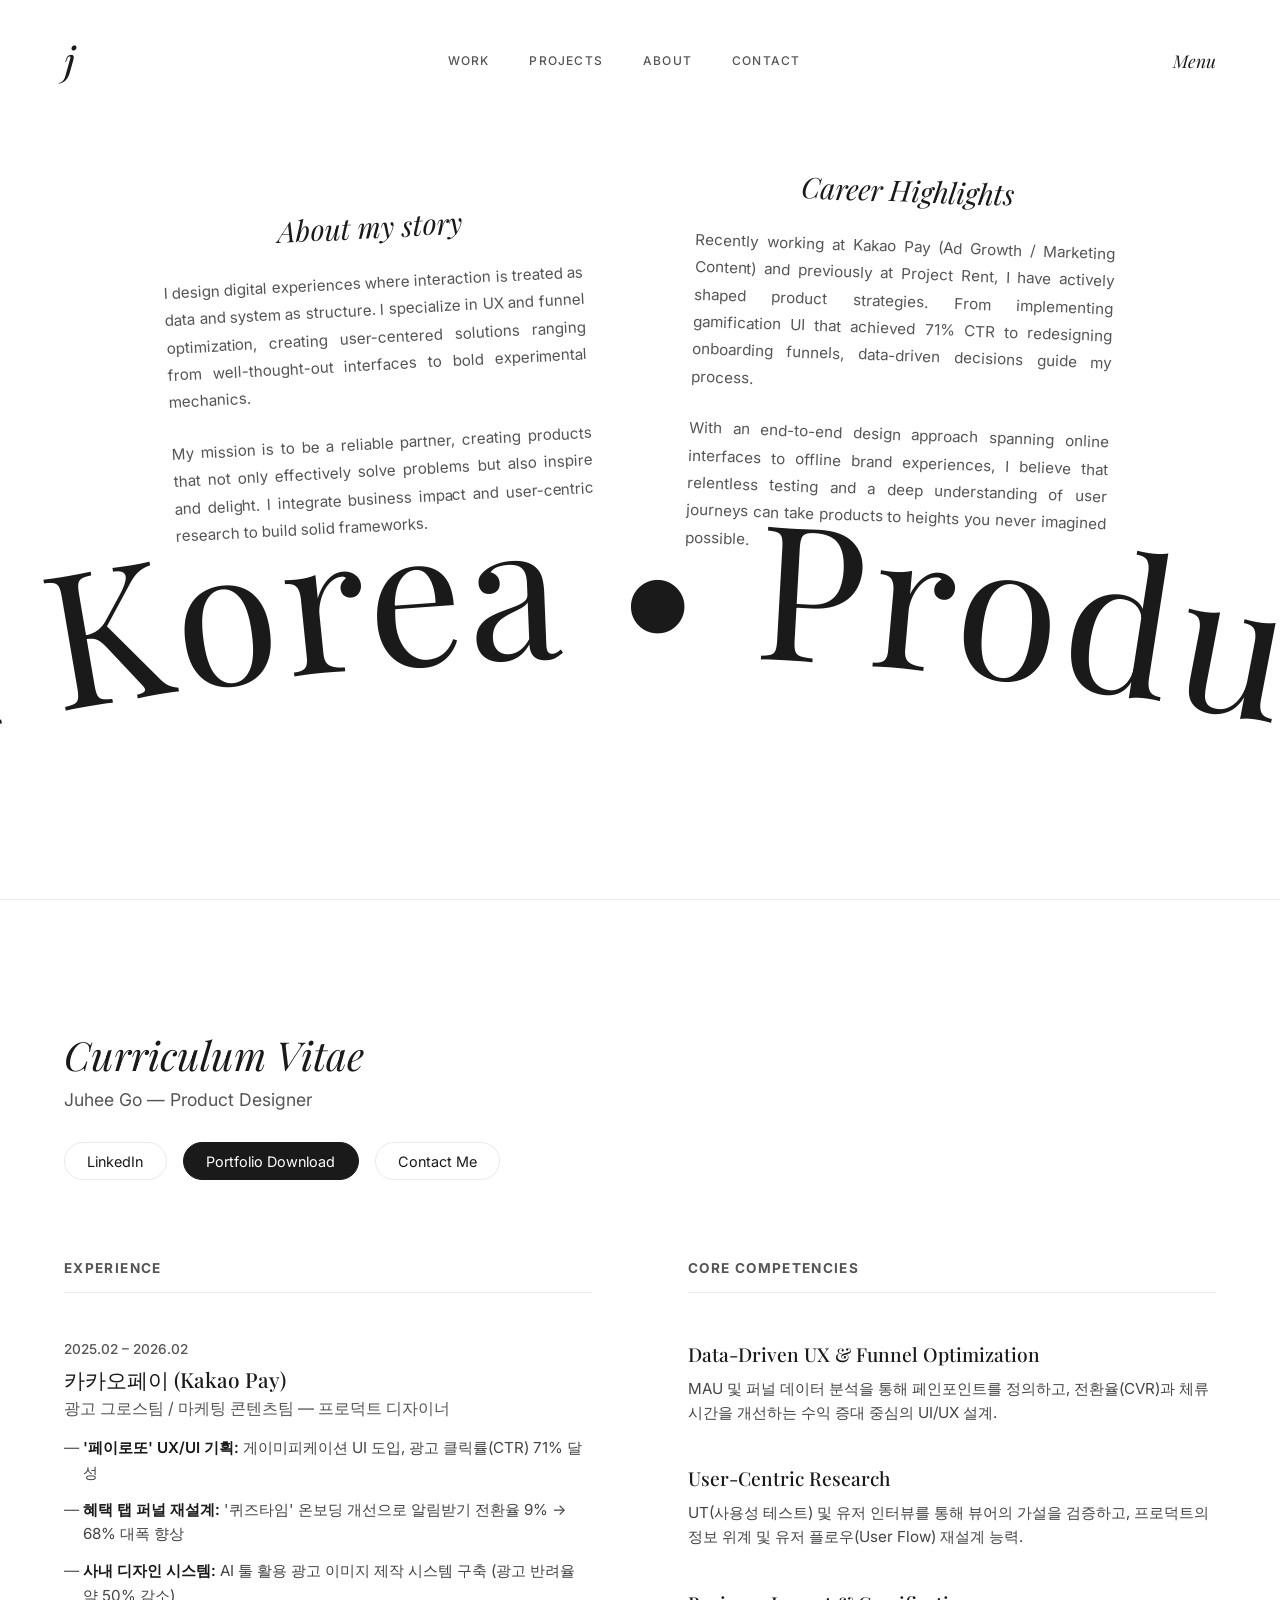
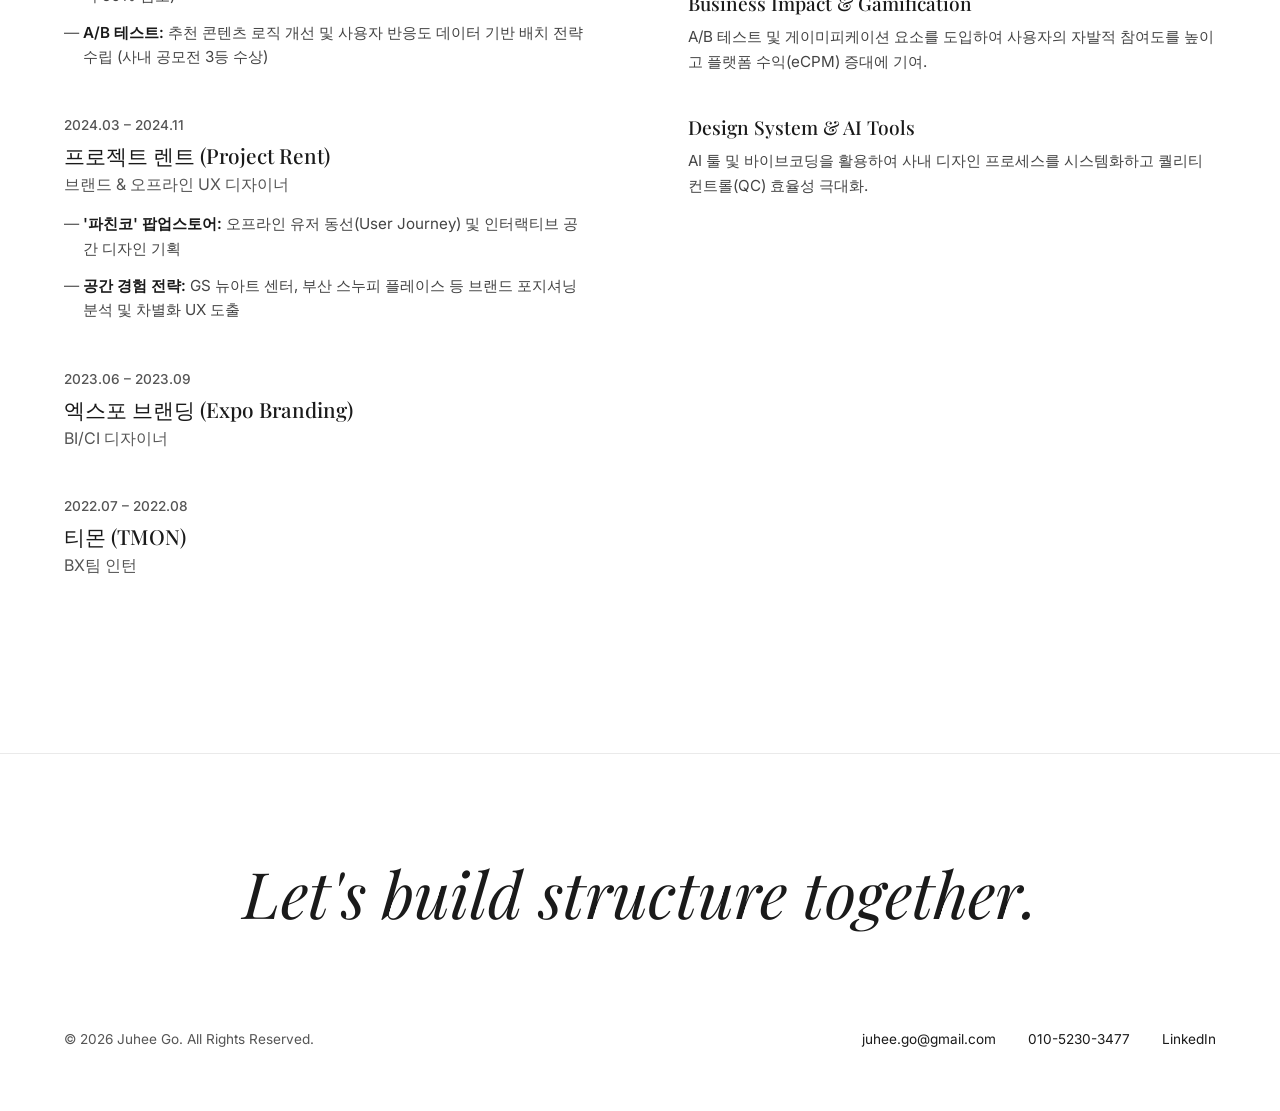
==== index.html @ 1211dc62 "Initialize Portfolio Website" ====
<!DOCTYPE html>
<html lang="ko">
<head>
    <meta charset="UTF-8">
    <meta name="viewport" content="width=device-width, initial-scale=1.0">
    <title>Juhee Go - Digital Experience Designer</title>
    <link rel="stylesheet" href="style.css">
    <!-- Google Fonts: Inter for tiny text, Playfair Display for main typography -->
    <link rel="preconnect" href="https://fonts.googleapis.com">
    <link rel="preconnect" href="https://fonts.gstatic.com" crossorigin>
    <link href="https://fonts.googleapis.com/css2?family=Inter:wght@300;400;500;600&family=Playfair+Display:ital,wght@0,400;0,500;0,600;1,400&display=swap" rel="stylesheet">
</head>
<body>
    <div class="frame">
        <!-- Top Navigation -->
        <nav class="top-nav">
            <a href="#" class="logo-mark">j</a>
            <div class="nav-links">
                <a href="#work" class="nav-item">WORK</a>
                <a href="#projects" class="nav-item">PROJECTS</a>
                <a href="#about" class="nav-item">ABOUT</a>
                <a href="#contact" class="nav-item">CONTACT</a>
            </div>
            <a href="#menu" class="menu-btn">Menu</a>
        </nav>
        
        <!-- Hero Curved Typography Section -->
        <main class="hero-curved">
            <div class="bio-grid">
                <div class="bio-column tilt-left">
                    <h2>About my story</h2>
                    <p>I design digital experiences where interaction is treated as data and system as structure. I specialize in UX and funnel optimization, creating user-centered solutions ranging from well-thought-out interfaces to bold experimental mechanics.</p>
                    <p>My mission is to be a reliable partner, creating products that not only effectively solve problems but also inspire and delight. I integrate business impact and user-centric research to build solid frameworks.</p>
                </div>
                <div class="bio-column tilt-right">
                    <h2>Career Highlights</h2>
                    <p>Recently working at Kakao Pay (Ad Growth / Marketing Content) and previously at Project Rent, I have actively shaped product strategies. From implementing gamification UI that achieved 71% CTR to redesigning onboarding funnels, data-driven decisions guide my process.</p>
                    <p>With an end-to-end design approach spanning online interfaces to offline brand experiences, I believe that relentless testing and a deep understanding of user journeys can take products to heights you never imagined possible.</p>
                </div>
            </div>
            
            <div class="flowing-wrapper">
                <svg viewBox="0 0 1200 600" preserveAspectRatio="xMidYMid slice" class="flowing-svg">
                    <!-- A beautiful sweeping curve path -->
                    <path id="curvePath" d="M -400 600 Q 600 -100 1600 600" fill="transparent" stroke="none" />
                    <!-- Duplicate path for longer continuous scrolling if needed, but we will use JS/CSS animation -->
                    <text class="flowing-text">
                        <textPath href="#curvePath" startOffset="0%">
                            Based in Seoul, South Korea   •   Product & UX Designer   •   Available Worldwide   •   
                        </textPath>
                    </text>
                </svg>
            </div>
        </main>

        <!-- Keep the resume section intact below the new hero -->
        <section id="resume" class="resume-section">
            <div class="resume-header">
                <h2>Curriculum Vitae</h2>
                <p>Juhee Go — Product Designer</p>
                <div class="hero-actions">
                    <a href="https://linkedin.com/in/juheego" class="pill-btn" target="_blank">LinkedIn</a>
                    <a href="./페이로또.pdf" class="pill-btn highlight" download>Portfolio Download</a>
                    <a href="mailto:juhee.go@gmail.com" class="pill-btn">Contact Me</a>
                </div>
            </div>

            <div class="resume-grid">
                <!-- Experience Column -->
                <div class="resume-column">
                    <h3 class="column-title">Experience</h3>
                    
                    <div class="resume-item">
                        <div class="resume-date">2025.02 – 2026.02</div>
                        <h4 class="resume-company">카카오페이 (Kakao Pay)</h4>
                        <p class="resume-role">광고 그로스팀 / 마케팅 콘텐츠팀 — 프로덕트 디자이너</p>
                        <ul class="resume-details">
                            <li><strong>'페이로또' UX/UI 기획:</strong> 게이미피케이션 UI 도입, 광고 클릭률(CTR) 71% 달성</li>
                            <li><strong>혜택 탭 퍼널 재설계:</strong> '퀴즈타임' 온보딩 개선으로 알림받기 전환율 9% → 68% 대폭 향상</li>
                            <li><strong>사내 디자인 시스템:</strong> AI 툴 활용 광고 이미지 제작 시스템 구축 (광고 반려율 약 50% 감소)</li>
                            <li><strong>A/B 테스트:</strong> 추천 콘텐츠 로직 개선 및 사용자 반응도 데이터 기반 배치 전략 수립 (사내 공모전 3등 수상)</li>
                        </ul>
                    </div>

                    <div class="resume-item">
                        <div class="resume-date">2024.03 – 2024.11</div>
                        <h4 class="resume-company">프로젝트 렌트 (Project Rent)</h4>
                        <p class="resume-role">브랜드 & 오프라인 UX 디자이너</p>
                        <ul class="resume-details">
                            <li><strong>'파친코' 팝업스토어:</strong> 오프라인 유저 동선(User Journey) 및 인터랙티브 공간 디자인 기획</li>
                            <li><strong>공간 경험 전략:</strong> GS 뉴아트 센터, 부산 스누피 플레이스 등 브랜드 포지셔닝 분석 및 차별화 UX 도출</li>
                        </ul>
                    </div>

                    <div class="resume-item">
                        <div class="resume-date">2023.06 – 2023.09</div>
                        <h4 class="resume-company">엑스포 브랜딩 (Expo Branding)</h4>
                        <p class="resume-role">BI/CI 디자이너</p>
                    </div>

                    <div class="resume-item">
                        <div class="resume-date">2022.07 – 2022.08</div>
                        <h4 class="resume-company">티몬 (TMON)</h4>
                        <p class="resume-role">BX팀 인턴</p>
                    </div>
                </div>

                <!-- Competencies Column -->
                <div class="resume-column">
                    <h3 class="column-title">Core Competencies</h3>
                    
                    <div class="competency-item">
                        <h4>Data-Driven UX & Funnel Optimization</h4>
                        <p>MAU 및 퍼널 데이터 분석을 통해 페인포인트를 정의하고, 전환율(CVR)과 체류시간을 개선하는 수익 증대 중심의 UI/UX 설계.</p>
                    </div>

                    <div class="competency-item">
                        <h4>User-Centric Research</h4>
                        <p>UT(사용성 테스트) 및 유저 인터뷰를 통해 뷰어의 가설을 검증하고, 프로덕트의 정보 위계 및 유저 플로우(User Flow) 재설계 능력.</p>
                    </div>

                    <div class="competency-item">
                        <h4>Business Impact & Gamification</h4>
                        <p>A/B 테스트 및 게이미피케이션 요소를 도입하여 사용자의 자발적 참여도를 높이고 플랫폼 수익(eCPM) 증대에 기여.</p>
                    </div>

                    <div class="competency-item">
                        <h4>Design System & AI Tools</h4>
                        <p>AI 툴 및 바이브코딩을 활용하여 사내 디자인 프로세스를 시스템화하고 퀄리티 컨트롤(QC) 효율성 극대화.</p>
                    </div>
                </div>
            </div>
        </section>
        
        <!-- Footer -->
        <footer id="contact" class="footer">
            <div class="footer-content">
                <h2>Let's build structure together.</h2>
            </div>
            <div class="footer-bottom">
                <p>&copy; 2026 Juhee Go. All Rights Reserved.</p>
                <div class="footer-links">
                    <a href="mailto:juhee.go@gmail.com">juhee.go@gmail.com</a>
                    <a href="tel:01052303477">010-5230-3477</a>
                    <a href="https://linkedin.com/in/juheego" target="_blank">LinkedIn</a>
                </div>
            </div>
        </footer>
    </div>
    <script src="script.js"></script>
</body>
</html>
---- style.css ----
:root {
    --text-dark: #1A1A1A;
    --text-grey: #555555;
    --border-color: #EAEAEA;
    --bg-white: #FFFFFF;
    --font-heading: 'Playfair Display', serif;
    --font-sans: 'Inter', -apple-system, BlinkMacSystemFont, "Segoe UI", Roboto, sans-serif;
}

* {
    margin: 0;
    padding: 0;
    box-sizing: border-box;
}

html {
    scroll-behavior: smooth;
}

body {
    font-family: var(--font-sans);
    background-color: var(--bg-white);
    color: var(--text-dark);
    -webkit-font-smoothing: antialiased;
    -moz-osx-font-smoothing: grayscale;
    overflow-x: hidden;
}

.frame {
    display: flex;
    flex-direction: column;
    min-height: 100vh;
}

/* --- NAVIGATION --- */
.top-nav {
    display: flex;
    justify-content: space-between;
    align-items: center;
    padding: 2.5rem 4rem;
    position: fixed;
    top: 0;
    width: 100%;
    z-index: 100;
    background: linear-gradient(to bottom, rgba(255,255,255,0.95), rgba(255,255,255,0));
}

.logo-mark {
    font-family: var(--font-heading);
    font-size: 2.5rem;
    font-style: italic;
    text-decoration: none;
    color: var(--text-dark);
    line-height: 1;
}

.nav-links {
    display: flex;
    gap: 2.5rem;
}

.nav-item {
    font-size: 0.75rem;
    text-transform: uppercase;
    letter-spacing: 0.1em;
    font-weight: 500;
    text-decoration: none;
    color: var(--text-grey);
    transition: color 0.3s ease;
}

.nav-item:hover {
    color: var(--text-dark);
}

.menu-btn {
    font-family: var(--font-heading);
    font-size: 1.1rem;
    font-style: italic;
    text-decoration: none;
    color: var(--text-dark);
}

/* --- NEW HERO CURVED --- */
.hero-curved {
    position: relative;
    height: 100vh;
    display: flex;
    flex-direction: column;
    padding-top: 15vh;
    overflow: hidden;
    border-bottom: 1px solid var(--border-color);
}

.bio-grid {
    display: flex;
    justify-content: center;
    gap: 8vw;
    z-index: 10;
    padding: 0 4rem;
}

.bio-column {
    max-width: 420px;
    background: transparent;
}

.bio-column h2 {
    font-family: var(--font-heading);
    font-size: 1.8rem;
    font-weight: 400;
    font-style: italic;
    margin-bottom: 1.5rem;
    text-align: center;
    color: var(--text-dark);
}

.bio-column p {
    font-size: 0.95rem;
    line-height: 1.8;
    color: var(--text-grey);
    text-align: justify;
    margin-bottom: 1.5rem;
}

.tilt-left {
    transform: rotate(-3deg);
    margin-top: 8vh;
}

.tilt-right {
    transform: rotate(2deg);
    margin-top: 4vh;
}

/* --- FLOWING TEXT ANIMATION --- */
.flowing-wrapper {
    position: absolute;
    bottom: -10vh; /* Drop below the fold slightly to anchor it */
    width: 200%; /* Wider width to ensure it scales nicely and overflows */
    left: -50%;
    height: 50vh;
    pointer-events: none;
    z-index: 1;
}

.flowing-svg {
    width: 100%;
    height: 100%;
    overflow: visible;
}

.flowing-text {
    font-family: var(--font-heading);
    font-size: 5.5rem; /* Very large text */
    font-weight: 400;
    fill: var(--text-dark);
    letter-spacing: 0.02em;
}

/* --- RESUME SECTION (Minimalist updates) --- */
.resume-section {
    padding: 8rem 4rem;
    background-color: var(--bg-white);
}

.resume-header {
    margin-bottom: 5rem;
}

.resume-header h2 {
    font-family: var(--font-heading);
    font-size: 2.5rem;
    font-weight: 400;
    font-style: italic;
    margin-bottom: 0.5rem;
}

.resume-header p {
    color: var(--text-grey);
    font-size: 1.1rem;
    margin-bottom: 2rem;
}

.hero-actions {
    display: flex;
    gap: 1rem;
}

.pill-btn {
    display: inline-block;
    padding: 0.6rem 1.4rem;
    border: 1px solid var(--border-color);
    border-radius: 50px;
    text-decoration: none;
    color: var(--text-dark);
    font-size: 0.9rem;
    transition: all 0.3s ease;
    background: var(--bg-white);
}

.pill-btn:hover {
    border-color: var(--text-dark);
    transform: translateY(-2px);
    box-shadow: 0 4px 12px rgba(0,0,0,0.05);
}

.pill-btn.highlight {
    background: var(--text-dark);
    color: var(--bg-white);
    border-color: var(--text-dark);
}
.pill-btn.highlight:hover {
    background: var(--bg-white);
    color: var(--text-dark);
}

.resume-grid {
    display: grid;
    grid-template-columns: 1fr 1fr;
    gap: 6rem;
}

.column-title {
    font-size: 0.85rem;
    text-transform: uppercase;
    letter-spacing: 0.1em;
    color: var(--text-grey);
    margin-bottom: 3rem;
    border-bottom: 1px solid var(--border-color);
    padding-bottom: 1rem;
}

.resume-item {
    margin-bottom: 3rem;
}

.resume-date {
    font-size: 0.85rem;
    color: var(--text-grey);
    margin-bottom: 0.5rem;
    font-weight: 500;
}

.resume-company {
    font-size: 1.3rem;
    font-weight: 500;
    margin-bottom: 0.2rem;
    font-family: var(--font-heading);
}

.resume-role {
    font-size: 1rem;
    color: var(--text-grey);
    margin-bottom: 1rem;
}

.resume-details {
    list-style-type: none;
    font-size: 0.95rem;
    line-height: 1.6;
    color: #444;
}

.resume-details li {
    margin-bottom: 0.8rem;
    position: relative;
    padding-left: 1.2rem;
}

.resume-details li::before {
    content: "—";
    position: absolute;
    left: 0;
    color: var(--text-grey);
}

.resume-details strong {
    font-weight: 600;
    color: var(--text-dark);
}

.competency-item {
    margin-bottom: 2.5rem;
}

.competency-item h4 {
    font-size: 1.2rem;
    font-weight: 500;
    font-family: var(--font-heading);
    margin-bottom: 0.6rem;
}

.competency-item p {
    color: #444;
    font-size: 0.95rem;
    line-height: 1.6;
}

/* --- FOOTER --- */
.footer {
    padding: 6rem 4rem 4rem 4rem;
    border-top: 1px solid var(--border-color);
}

.footer-content h2 {
    font-family: var(--font-heading);
    font-size: 4rem;
    font-weight: 400;
    margin-bottom: 4rem;
    font-style: italic;
    text-align: center;
}

.footer-bottom {
    display: flex;
    justify-content: space-between;
    align-items: center;
    padding-top: 2rem;
    font-size: 0.85rem;
    color: var(--text-grey);
}

.footer-links {
    display: flex;
    gap: 2rem;
}

.footer-links a {
    color: var(--text-dark);
    text-decoration: none;
    transition: opacity 0.3s ease;
}

.footer-links a:hover {
    opacity: 0.6;
}

/* Responsive */
@media (max-width: 1024px) {
    .bio-grid {
        flex-direction: column;
        align-items: center;
        gap: 2rem;
    }
    .tilt-left, .tilt-right {
        transform: none;
        margin-top: 2rem;
    }
    .resume-grid {
        grid-template-columns: 1fr;
        gap: 3rem;
    }
    .flowing-text {
        font-size: 4rem;
    }
}

@media (max-width: 768px) {
    .top-nav { padding: 1.5rem 2rem; }
    .nav-links { display: none; }
    .hero-curved { padding-top: 10vh; }
    .footer-content h2 { font-size: 2.5rem; }
    .resume-section { padding: 4rem 2rem; }
}
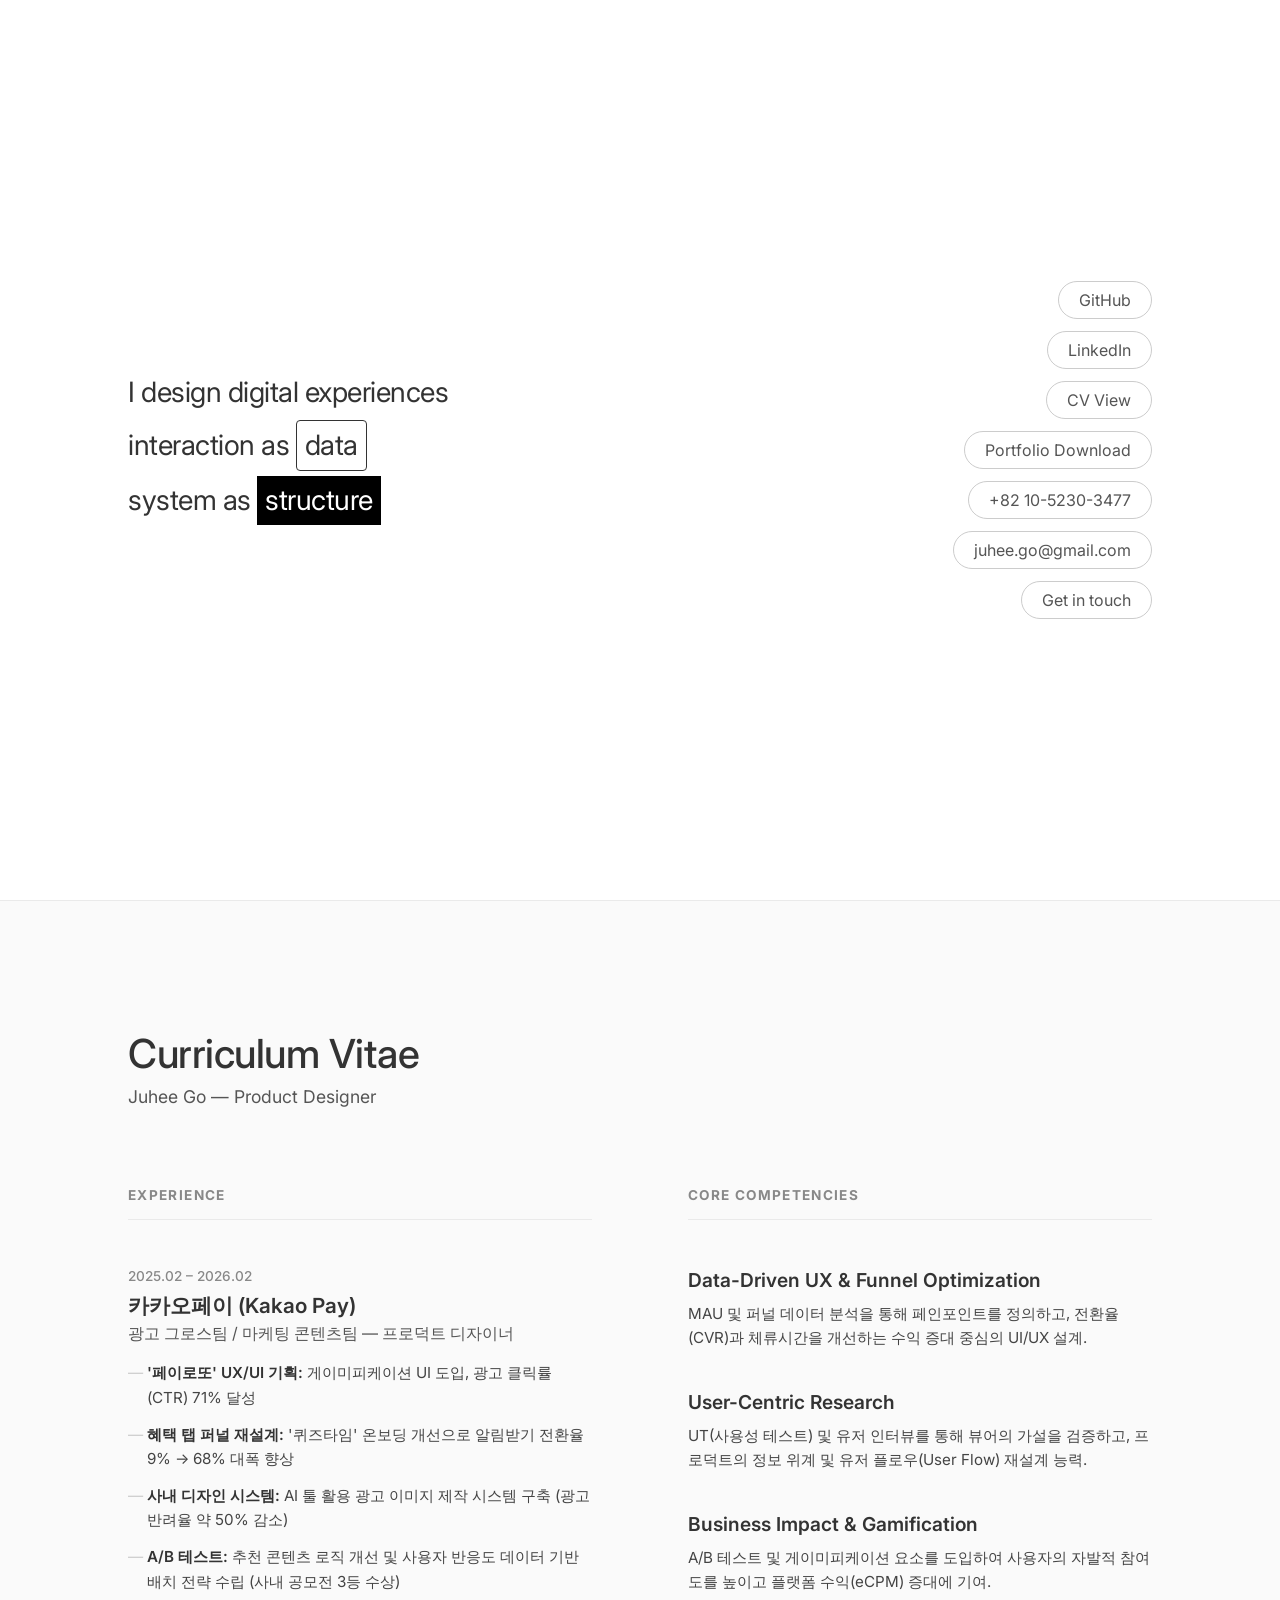
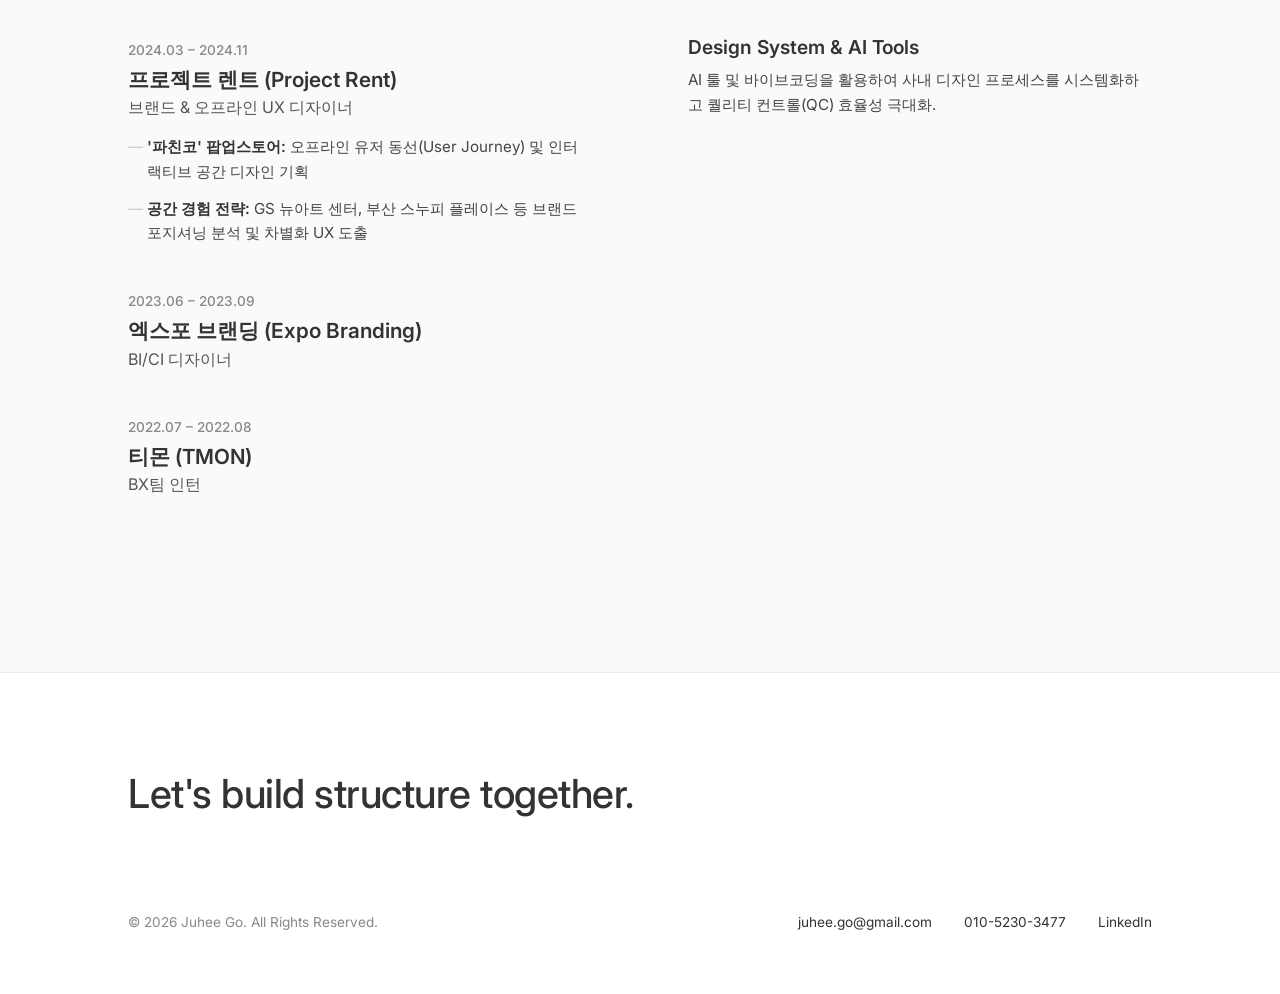
==== commit c52cc971: "Update design to minimalist HTML reference" ====
--- a/index.html
+++ b/index.html
@@ -5,148 +5,118 @@
     <meta name="viewport" content="width=device-width, initial-scale=1.0">
     <title>Juhee Go - Digital Experience Designer</title>
     <link rel="stylesheet" href="style.css">
-    <!-- Google Fonts: Inter for tiny text, Playfair Display for main typography -->
-    <link rel="preconnect" href="https://fonts.googleapis.com">
-    <link rel="preconnect" href="https://fonts.gstatic.com" crossorigin>
-    <link href="https://fonts.googleapis.com/css2?family=Inter:wght@300;400;500;600&family=Playfair+Display:ital,wght@0,400;0,500;0,600;1,400&display=swap" rel="stylesheet">
+    <link href="https://fonts.googleapis.com/css2?family=Inter:wght@300;400;500;600&display=swap" rel="stylesheet">
 </head>
 <body>
-    <div class="frame">
-        <!-- Top Navigation -->
-        <nav class="top-nav">
-            <a href="#" class="logo-mark">j</a>
-            <div class="nav-links">
-                <a href="#work" class="nav-item">WORK</a>
-                <a href="#projects" class="nav-item">PROJECTS</a>
-                <a href="#about" class="nav-item">ABOUT</a>
-                <a href="#contact" class="nav-item">CONTACT</a>
-            </div>
-            <a href="#menu" class="menu-btn">Menu</a>
-        </nav>
-        
-        <!-- Hero Curved Typography Section -->
-        <main class="hero-curved">
-            <div class="bio-grid">
-                <div class="bio-column tilt-left">
-                    <h2>About my story</h2>
-                    <p>I design digital experiences where interaction is treated as data and system as structure. I specialize in UX and funnel optimization, creating user-centered solutions ranging from well-thought-out interfaces to bold experimental mechanics.</p>
-                    <p>My mission is to be a reliable partner, creating products that not only effectively solve problems but also inspire and delight. I integrate business impact and user-centric research to build solid frameworks.</p>
+
+    <!-- Hero Section based on user's exact provided layout -->
+    <main class="hero">
+        <div class="left-content">
+            <div>I design digital experiences</div>
+            <div>interaction as <span class="data-box">data</span></div>
+            <div>system as <span class="structure-box">structure</span></div>
+        </div>
+
+        <div class="right-menu">
+            <a href="https://github.com/" class="btn" target="_blank">GitHub</a>
+            <a href="https://linkedin.com/in/juheego" class="btn" target="_blank">LinkedIn</a>
+            <a href="#resume" class="btn">CV View</a>
+            <a href="./페이로또.pdf" class="btn" download>Portfolio Download</a>
+            <a href="tel:01052303477" class="btn">+82 10-5230-3477</a>
+            <a href="mailto:juhee.go@gmail.com" class="btn">juhee.go@gmail.com</a>
+            <a href="#contact" class="btn">Get in touch</a>
+        </div>
+    </main>
+
+    <!-- Resume Section -->
+    <section id="resume" class="resume-section">
+        <div class="resume-header">
+            <h2>Curriculum Vitae</h2>
+            <p>Juhee Go — Product Designer</p>
+        </div>
+
+        <div class="resume-grid">
+            <!-- Experience Column -->
+            <div class="resume-column">
+                <h3 class="column-title">Experience</h3>
+                
+                <div class="resume-item">
+                    <div class="resume-date">2025.02 – 2026.02</div>
+                    <h4 class="resume-company">카카오페이 (Kakao Pay)</h4>
+                    <p class="resume-role">광고 그로스팀 / 마케팅 콘텐츠팀 — 프로덕트 디자이너</p>
+                    <ul class="resume-details">
+                        <li><strong>'페이로또' UX/UI 기획:</strong> 게이미피케이션 UI 도입, 광고 클릭률(CTR) 71% 달성</li>
+                        <li><strong>혜택 탭 퍼널 재설계:</strong> '퀴즈타임' 온보딩 개선으로 알림받기 전환율 9% → 68% 대폭 향상</li>
+                        <li><strong>사내 디자인 시스템:</strong> AI 툴 활용 광고 이미지 제작 시스템 구축 (광고 반려율 약 50% 감소)</li>
+                        <li><strong>A/B 테스트:</strong> 추천 콘텐츠 로직 개선 및 사용자 반응도 데이터 기반 배치 전략 수립 (사내 공모전 3등 수상)</li>
+                    </ul>
                 </div>
-                <div class="bio-column tilt-right">
-                    <h2>Career Highlights</h2>
-                    <p>Recently working at Kakao Pay (Ad Growth / Marketing Content) and previously at Project Rent, I have actively shaped product strategies. From implementing gamification UI that achieved 71% CTR to redesigning onboarding funnels, data-driven decisions guide my process.</p>
-                    <p>With an end-to-end design approach spanning online interfaces to offline brand experiences, I believe that relentless testing and a deep understanding of user journeys can take products to heights you never imagined possible.</p>
+
+                <div class="resume-item">
+                    <div class="resume-date">2024.03 – 2024.11</div>
+                    <h4 class="resume-company">프로젝트 렌트 (Project Rent)</h4>
+                    <p class="resume-role">브랜드 & 오프라인 UX 디자이너</p>
+                    <ul class="resume-details">
+                        <li><strong>'파친코' 팝업스토어:</strong> 오프라인 유저 동선(User Journey) 및 인터랙티브 공간 디자인 기획</li>
+                        <li><strong>공간 경험 전략:</strong> GS 뉴아트 센터, 부산 스누피 플레이스 등 브랜드 포지셔닝 분석 및 차별화 UX 도출</li>
+                    </ul>
                 </div>
-            </div>
-            
-            <div class="flowing-wrapper">
-                <svg viewBox="0 0 1200 600" preserveAspectRatio="xMidYMid slice" class="flowing-svg">
-                    <!-- A beautiful sweeping curve path -->
-                    <path id="curvePath" d="M -400 600 Q 600 -100 1600 600" fill="transparent" stroke="none" />
-                    <!-- Duplicate path for longer continuous scrolling if needed, but we will use JS/CSS animation -->
-                    <text class="flowing-text">
-                        <textPath href="#curvePath" startOffset="0%">
-                            Based in Seoul, South Korea   •   Product & UX Designer   •   Available Worldwide   •   
-                        </textPath>
-                    </text>
-                </svg>
-            </div>
-        </main>
 
-        <!-- Keep the resume section intact below the new hero -->
-        <section id="resume" class="resume-section">
-            <div class="resume-header">
-                <h2>Curriculum Vitae</h2>
-                <p>Juhee Go — Product Designer</p>
-                <div class="hero-actions">
-                    <a href="https://linkedin.com/in/juheego" class="pill-btn" target="_blank">LinkedIn</a>
-                    <a href="./페이로또.pdf" class="pill-btn highlight" download>Portfolio Download</a>
-                    <a href="mailto:juhee.go@gmail.com" class="pill-btn">Contact Me</a>
+                <div class="resume-item">
+                    <div class="resume-date">2023.06 – 2023.09</div>
+                    <h4 class="resume-company">엑스포 브랜딩 (Expo Branding)</h4>
+                    <p class="resume-role">BI/CI 디자이너</p>
+                </div>
+
+                <div class="resume-item">
+                    <div class="resume-date">2022.07 – 2022.08</div>
+                    <h4 class="resume-company">티몬 (TMON)</h4>
+                    <p class="resume-role">BX팀 인턴</p>
                 </div>
             </div>
 
-            <div class="resume-grid">
-                <!-- Experience Column -->
-                <div class="resume-column">
-                    <h3 class="column-title">Experience</h3>
-                    
-                    <div class="resume-item">
-                        <div class="resume-date">2025.02 – 2026.02</div>
-                        <h4 class="resume-company">카카오페이 (Kakao Pay)</h4>
-                        <p class="resume-role">광고 그로스팀 / 마케팅 콘텐츠팀 — 프로덕트 디자이너</p>
-                        <ul class="resume-details">
-                            <li><strong>'페이로또' UX/UI 기획:</strong> 게이미피케이션 UI 도입, 광고 클릭률(CTR) 71% 달성</li>
-                            <li><strong>혜택 탭 퍼널 재설계:</strong> '퀴즈타임' 온보딩 개선으로 알림받기 전환율 9% → 68% 대폭 향상</li>
-                            <li><strong>사내 디자인 시스템:</strong> AI 툴 활용 광고 이미지 제작 시스템 구축 (광고 반려율 약 50% 감소)</li>
-                            <li><strong>A/B 테스트:</strong> 추천 콘텐츠 로직 개선 및 사용자 반응도 데이터 기반 배치 전략 수립 (사내 공모전 3등 수상)</li>
-                        </ul>
-                    </div>
-
-                    <div class="resume-item">
-                        <div class="resume-date">2024.03 – 2024.11</div>
-                        <h4 class="resume-company">프로젝트 렌트 (Project Rent)</h4>
-                        <p class="resume-role">브랜드 & 오프라인 UX 디자이너</p>
-                        <ul class="resume-details">
-                            <li><strong>'파친코' 팝업스토어:</strong> 오프라인 유저 동선(User Journey) 및 인터랙티브 공간 디자인 기획</li>
-                            <li><strong>공간 경험 전략:</strong> GS 뉴아트 센터, 부산 스누피 플레이스 등 브랜드 포지셔닝 분석 및 차별화 UX 도출</li>
-                        </ul>
-                    </div>
-
-                    <div class="resume-item">
-                        <div class="resume-date">2023.06 – 2023.09</div>
-                        <h4 class="resume-company">엑스포 브랜딩 (Expo Branding)</h4>
-                        <p class="resume-role">BI/CI 디자이너</p>
-                    </div>
-
-                    <div class="resume-item">
-                        <div class="resume-date">2022.07 – 2022.08</div>
-                        <h4 class="resume-company">티몬 (TMON)</h4>
-                        <p class="resume-role">BX팀 인턴</p>
-                    </div>
+            <!-- Competencies Column -->
+            <div class="resume-column">
+                <h3 class="column-title">Core Competencies</h3>
+                
+                <div class="competency-item">
+                    <h4>Data-Driven UX & Funnel Optimization</h4>
+                    <p>MAU 및 퍼널 데이터 분석을 통해 페인포인트를 정의하고, 전환율(CVR)과 체류시간을 개선하는 수익 증대 중심의 UI/UX 설계.</p>
                 </div>
 
-                <!-- Competencies Column -->
-                <div class="resume-column">
-                    <h3 class="column-title">Core Competencies</h3>
-                    
-                    <div class="competency-item">
-                        <h4>Data-Driven UX & Funnel Optimization</h4>
-                        <p>MAU 및 퍼널 데이터 분석을 통해 페인포인트를 정의하고, 전환율(CVR)과 체류시간을 개선하는 수익 증대 중심의 UI/UX 설계.</p>
-                    </div>
+                <div class="competency-item">
+                    <h4>User-Centric Research</h4>
+                    <p>UT(사용성 테스트) 및 유저 인터뷰를 통해 뷰어의 가설을 검증하고, 프로덕트의 정보 위계 및 유저 플로우(User Flow) 재설계 능력.</p>
+                </div>
 
-                    <div class="competency-item">
-                        <h4>User-Centric Research</h4>
-                        <p>UT(사용성 테스트) 및 유저 인터뷰를 통해 뷰어의 가설을 검증하고, 프로덕트의 정보 위계 및 유저 플로우(User Flow) 재설계 능력.</p>
-                    </div>
+                <div class="competency-item">
+                    <h4>Business Impact & Gamification</h4>
+                    <p>A/B 테스트 및 게이미피케이션 요소를 도입하여 사용자의 자발적 참여도를 높이고 플랫폼 수익(eCPM) 증대에 기여.</p>
+                </div>
 
-                    <div class="competency-item">
-                        <h4>Business Impact & Gamification</h4>
-                        <p>A/B 테스트 및 게이미피케이션 요소를 도입하여 사용자의 자발적 참여도를 높이고 플랫폼 수익(eCPM) 증대에 기여.</p>
-                    </div>
-
-                    <div class="competency-item">
-                        <h4>Design System & AI Tools</h4>
-                        <p>AI 툴 및 바이브코딩을 활용하여 사내 디자인 프로세스를 시스템화하고 퀄리티 컨트롤(QC) 효율성 극대화.</p>
-                    </div>
+                <div class="competency-item">
+                    <h4>Design System & AI Tools</h4>
+                    <p>AI 툴 및 바이브코딩을 활용하여 사내 디자인 프로세스를 시스템화하고 퀄리티 컨트롤(QC) 효율성 극대화.</p>
                 </div>
             </div>
-        </section>
-        
-        <!-- Footer -->
-        <footer id="contact" class="footer">
-            <div class="footer-content">
-                <h2>Let's build structure together.</h2>
+        </div>
+    </section>
+    
+    <!-- Footer -->
+    <footer id="contact" class="footer">
+        <div class="footer-content">
+            <h2>Let's build structure together.</h2>
+        </div>
+        <div class="footer-bottom">
+            <p>&copy; 2026 Juhee Go. All Rights Reserved.</p>
+            <div class="footer-links">
+                <a href="mailto:juhee.go@gmail.com">juhee.go@gmail.com</a>
+                <a href="tel:01052303477">010-5230-3477</a>
+                <a href="https://linkedin.com/in/juheego" target="_blank">LinkedIn</a>
             </div>
-            <div class="footer-bottom">
-                <p>&copy; 2026 Juhee Go. All Rights Reserved.</p>
-                <div class="footer-links">
-                    <a href="mailto:juhee.go@gmail.com">juhee.go@gmail.com</a>
-                    <a href="tel:01052303477">010-5230-3477</a>
-                    <a href="https://linkedin.com/in/juheego" target="_blank">LinkedIn</a>
-                </div>
-            </div>
-        </footer>
-    </div>
+        </div>
+    </footer>
+    
     <script src="script.js"></script>
 </body>
 </html>
--- a/style.css
+++ b/style.css
@@ -1,10 +1,12 @@
+@import url('https://fonts.googleapis.com/css2?family=Inter:wght@300;400;500;600&display=swap');
+
 :root {
-    --text-dark: #1A1A1A;
+    --text-dark: #333333;
     --text-grey: #555555;
-    --border-color: #EAEAEA;
-    --bg-white: #FFFFFF;
-    --font-heading: 'Playfair Display', serif;
-    --font-sans: 'Inter', -apple-system, BlinkMacSystemFont, "Segoe UI", Roboto, sans-serif;
+    --border-color: #cccccc;
+    --bg-white: #ffffff;
+    --font-heading: 'Inter', sans-serif;
+    --font-sans: 'Inter', sans-serif;
 }
 
 * {
@@ -23,145 +25,73 @@
     color: var(--text-dark);
     -webkit-font-smoothing: antialiased;
     -moz-osx-font-smoothing: grayscale;
-    overflow-x: hidden;
-}
-
-.frame {
-    display: flex;
-    flex-direction: column;
-    min-height: 100vh;
-}
-
-/* --- NAVIGATION --- */
-.top-nav {
+}
+
+/* --- HERO SECTION (Exactly from user's provided code) --- */
+.hero {
     display: flex;
     justify-content: space-between;
     align-items: center;
-    padding: 2.5rem 4rem;
-    position: fixed;
-    top: 0;
-    width: 100%;
-    z-index: 100;
-    background: linear-gradient(to bottom, rgba(255,255,255,0.95), rgba(255,255,255,0));
-}
-
-.logo-mark {
-    font-family: var(--font-heading);
-    font-size: 2.5rem;
-    font-style: italic;
+    height: 100vh;
+    padding: 0 10%;
+    background-color: #ffffff;
+}
+
+.left-content {
+    font-size: 28px;
+    line-height: 1.6;
+    letter-spacing: -0.5px;
+    color: #333;
+}
+
+.left-content div { 
+    margin-bottom: 5px; 
+}
+
+.data-box {
+    border: 1px solid #333;
+    padding: 2px 8px;
+    border-radius: 4px;
+    display: inline-block;
+}
+
+.structure-box {
+    background-color: #000;
+    color: #fff;
+    padding: 2px 8px;
+    display: inline-block;
+}
+
+.right-menu {
+    display: flex;
+    flex-direction: column;
+    align-items: flex-end;
+    gap: 12px;
+}
+
+.btn {
+    border: 1px solid #ccc;
+    padding: 8px 20px;
+    border-radius: 50px;
+    font-size: 16px;
+    color: #555;
     text-decoration: none;
-    color: var(--text-dark);
-    line-height: 1;
-}
-
-.nav-links {
-    display: flex;
-    gap: 2.5rem;
-}
-
-.nav-item {
-    font-size: 0.75rem;
-    text-transform: uppercase;
-    letter-spacing: 0.1em;
-    font-weight: 500;
-    text-decoration: none;
-    color: var(--text-grey);
-    transition: color 0.3s ease;
-}
-
-.nav-item:hover {
-    color: var(--text-dark);
-}
-
-.menu-btn {
-    font-family: var(--font-heading);
-    font-size: 1.1rem;
-    font-style: italic;
-    text-decoration: none;
-    color: var(--text-dark);
-}
-
-/* --- NEW HERO CURVED --- */
-.hero-curved {
-    position: relative;
-    height: 100vh;
-    display: flex;
-    flex-direction: column;
-    padding-top: 15vh;
-    overflow: hidden;
-    border-bottom: 1px solid var(--border-color);
-}
-
-.bio-grid {
-    display: flex;
-    justify-content: center;
-    gap: 8vw;
-    z-index: 10;
-    padding: 0 4rem;
-}
-
-.bio-column {
-    max-width: 420px;
-    background: transparent;
-}
-
-.bio-column h2 {
-    font-family: var(--font-heading);
-    font-size: 1.8rem;
-    font-weight: 400;
-    font-style: italic;
-    margin-bottom: 1.5rem;
-    text-align: center;
-    color: var(--text-dark);
-}
-
-.bio-column p {
-    font-size: 0.95rem;
-    line-height: 1.8;
-    color: var(--text-grey);
-    text-align: justify;
-    margin-bottom: 1.5rem;
-}
-
-.tilt-left {
-    transform: rotate(-3deg);
-    margin-top: 8vh;
-}
-
-.tilt-right {
-    transform: rotate(2deg);
-    margin-top: 4vh;
-}
-
-/* --- FLOWING TEXT ANIMATION --- */
-.flowing-wrapper {
-    position: absolute;
-    bottom: -10vh; /* Drop below the fold slightly to anchor it */
-    width: 200%; /* Wider width to ensure it scales nicely and overflows */
-    left: -50%;
-    height: 50vh;
-    pointer-events: none;
-    z-index: 1;
-}
-
-.flowing-svg {
-    width: 100%;
-    height: 100%;
-    overflow: visible;
-}
-
-.flowing-text {
-    font-family: var(--font-heading);
-    font-size: 5.5rem; /* Very large text */
-    font-weight: 400;
-    fill: var(--text-dark);
-    letter-spacing: 0.02em;
+    transition: all 0.3s;
+    background-color: transparent;
+    display: inline-block;
+}
+
+.btn:hover {
+    background-color: #000;
+    color: #fff;
+    border-color: #000;
 }
 
 /* --- RESUME SECTION (Minimalist updates) --- */
 .resume-section {
-    padding: 8rem 4rem;
-    background-color: var(--bg-white);
+    padding: 8rem 10%;
+    background-color: #FAFAFA;
+    border-top: 1px solid #eaeaea;
 }
 
 .resume-header {
@@ -169,11 +99,10 @@
 }
 
 .resume-header h2 {
-    font-family: var(--font-heading);
     font-size: 2.5rem;
-    font-weight: 400;
-    font-style: italic;
+    font-weight: 500;
     margin-bottom: 0.5rem;
+    letter-spacing: -0.5px;
 }
 
 .resume-header p {
@@ -182,39 +111,6 @@
     margin-bottom: 2rem;
 }
 
-.hero-actions {
-    display: flex;
-    gap: 1rem;
-}
-
-.pill-btn {
-    display: inline-block;
-    padding: 0.6rem 1.4rem;
-    border: 1px solid var(--border-color);
-    border-radius: 50px;
-    text-decoration: none;
-    color: var(--text-dark);
-    font-size: 0.9rem;
-    transition: all 0.3s ease;
-    background: var(--bg-white);
-}
-
-.pill-btn:hover {
-    border-color: var(--text-dark);
-    transform: translateY(-2px);
-    box-shadow: 0 4px 12px rgba(0,0,0,0.05);
-}
-
-.pill-btn.highlight {
-    background: var(--text-dark);
-    color: var(--bg-white);
-    border-color: var(--text-dark);
-}
-.pill-btn.highlight:hover {
-    background: var(--bg-white);
-    color: var(--text-dark);
-}
-
 .resume-grid {
     display: grid;
     grid-template-columns: 1fr 1fr;
@@ -225,9 +121,9 @@
     font-size: 0.85rem;
     text-transform: uppercase;
     letter-spacing: 0.1em;
-    color: var(--text-grey);
+    color: #888;
     margin-bottom: 3rem;
-    border-bottom: 1px solid var(--border-color);
+    border-bottom: 1px solid #eaeaea;
     padding-bottom: 1rem;
 }
 
@@ -237,16 +133,15 @@
 
 .resume-date {
     font-size: 0.85rem;
-    color: var(--text-grey);
+    color: #888;
     margin-bottom: 0.5rem;
     font-weight: 500;
 }
 
 .resume-company {
     font-size: 1.3rem;
-    font-weight: 500;
+    font-weight: 600;
     margin-bottom: 0.2rem;
-    font-family: var(--font-heading);
 }
 
 .resume-role {
@@ -272,7 +167,7 @@
     content: "—";
     position: absolute;
     left: 0;
-    color: var(--text-grey);
+    color: #ccc;
 }
 
 .resume-details strong {
@@ -286,8 +181,7 @@
 
 .competency-item h4 {
     font-size: 1.2rem;
-    font-weight: 500;
-    font-family: var(--font-heading);
+    font-weight: 600;
     margin-bottom: 0.6rem;
 }
 
@@ -299,17 +193,16 @@
 
 /* --- FOOTER --- */
 .footer {
-    padding: 6rem 4rem 4rem 4rem;
-    border-top: 1px solid var(--border-color);
+    padding: 6rem 10% 4rem 10%;
+    border-top: 1px solid #eaeaea;
+    background-color: var(--bg-white);
 }
 
 .footer-content h2 {
-    font-family: var(--font-heading);
-    font-size: 4rem;
-    font-weight: 400;
+    font-size: 2.5rem;
+    font-weight: 500;
     margin-bottom: 4rem;
-    font-style: italic;
-    text-align: center;
+    letter-spacing: -0.5px;
 }
 
 .footer-bottom {
@@ -318,7 +211,7 @@
     align-items: center;
     padding-top: 2rem;
     font-size: 0.85rem;
-    color: var(--text-grey);
+    color: #888;
 }
 
 .footer-links {
@@ -338,28 +231,19 @@
 
 /* Responsive */
 @media (max-width: 1024px) {
-    .bio-grid {
+    .hero {
         flex-direction: column;
-        align-items: center;
-        gap: 2rem;
+        justify-content: center;
+        gap: 4rem;
+        align-items: flex-start;
     }
-    .tilt-left, .tilt-right {
-        transform: none;
-        margin-top: 2rem;
+    .right-menu {
+        align-items: flex-start;
+        flex-direction: row;
+        flex-wrap: wrap;
     }
     .resume-grid {
         grid-template-columns: 1fr;
         gap: 3rem;
     }
-    .flowing-text {
-        font-size: 4rem;
-    }
-}
-
-@media (max-width: 768px) {
-    .top-nav { padding: 1.5rem 2rem; }
-    .nav-links { display: none; }
-    .hero-curved { padding-top: 10vh; }
-    .footer-content h2 { font-size: 2.5rem; }
-    .resume-section { padding: 4rem 2rem; }
-}
+}
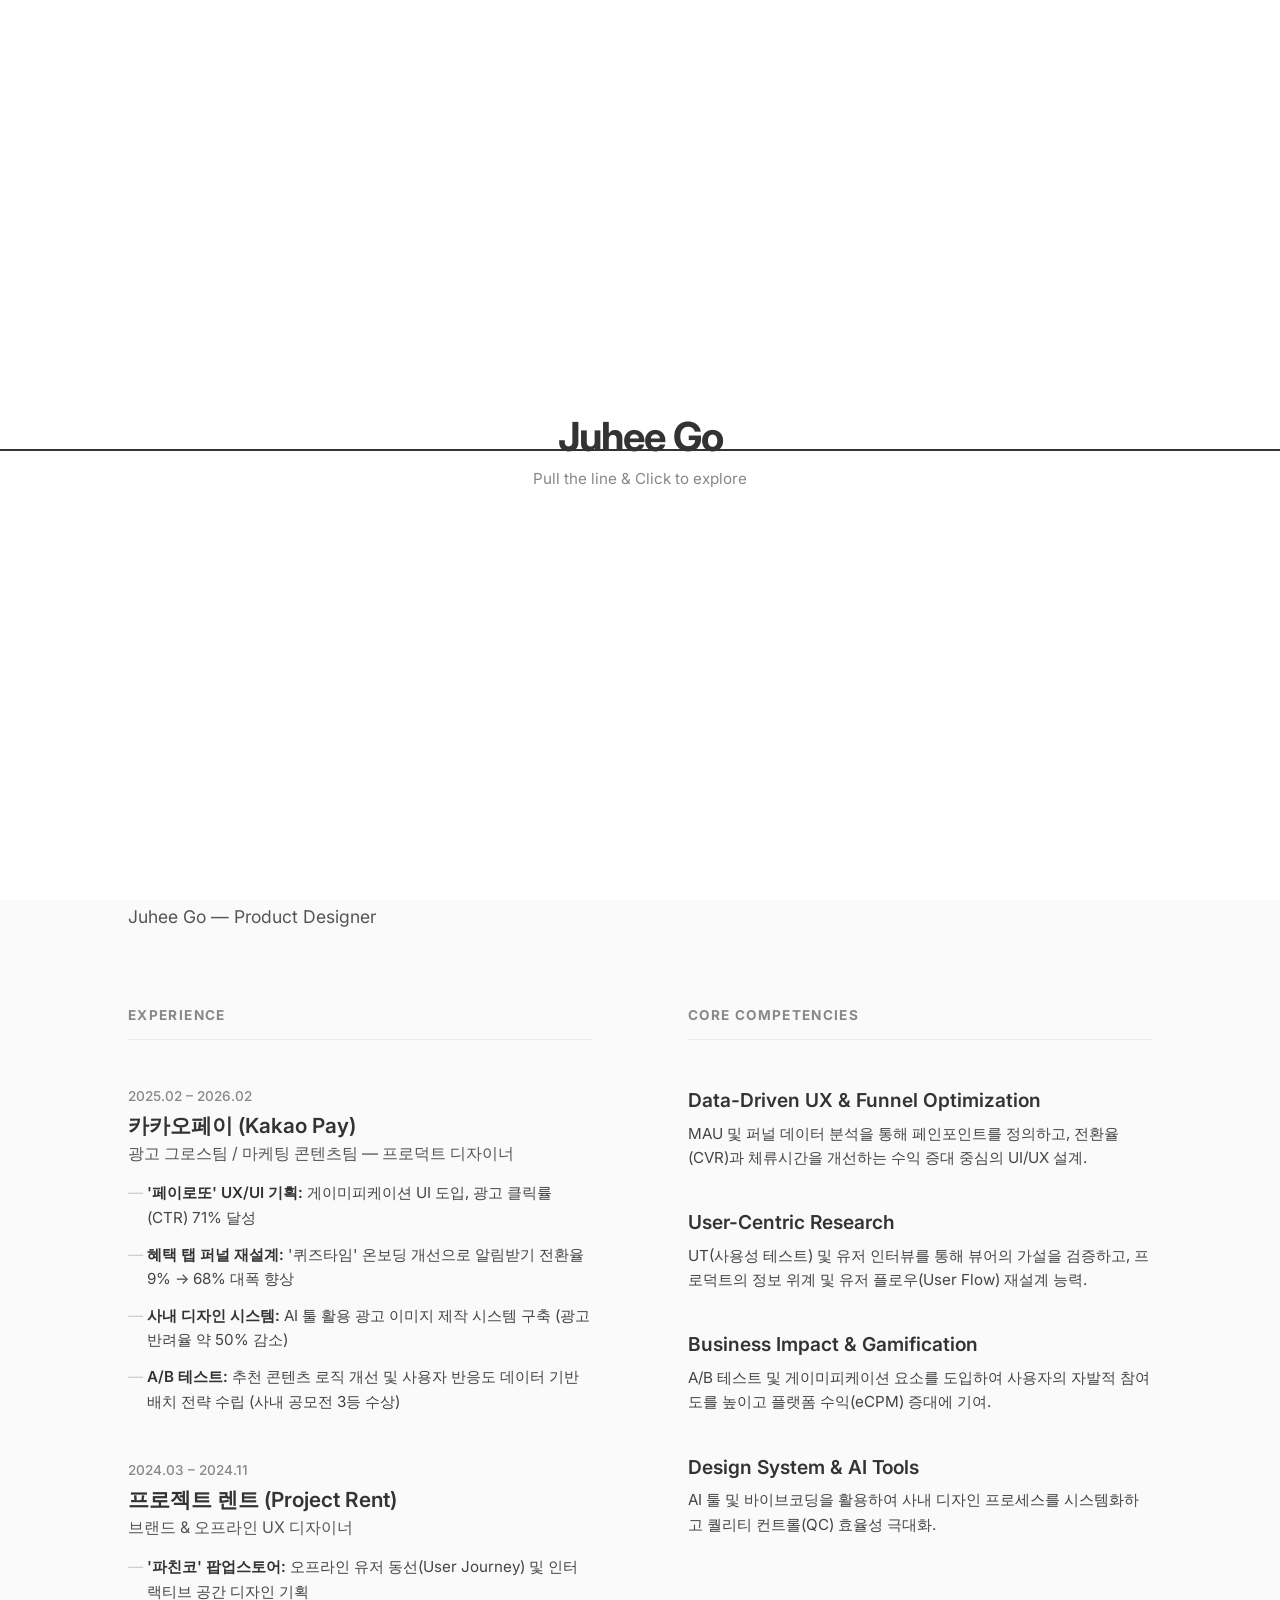
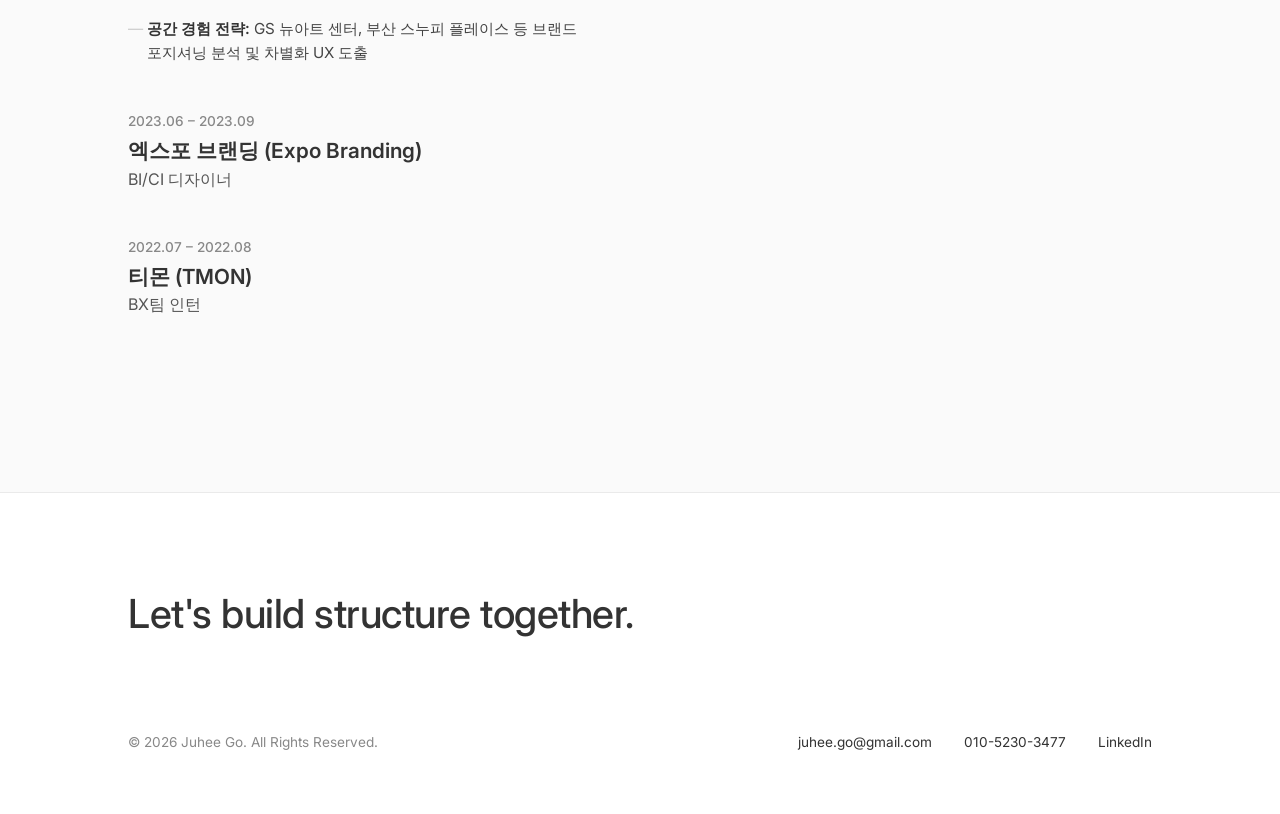
==== commit ce78cd42: "Update portfolio with latest design changes and PDF" ====
--- a/index.html
+++ b/index.html
@@ -8,23 +8,31 @@
     <link href="https://fonts.googleapis.com/css2?family=Inter:wght@300;400;500;600&display=swap" rel="stylesheet">
 </head>
 <body>
+    <!-- Interactive Splash Page -->
+    <div id="splash-screen">
+        <svg id="splash-svg">
+            <path id="splash-path" d="" fill="none" stroke="#333" stroke-width="2"></path>
+        </svg>
+        <div class="splash-text">
+            <span>Juhee Go</span>
+            <p>Pull the line & Click to explore</p>
+        </div>
+    </div>
 
     <!-- Hero Section based on user's exact provided layout -->
     <main class="hero">
         <div class="left-content">
-            <div>I design digital experiences</div>
-            <div>interaction as <span class="data-box">data</span></div>
-            <div>system as <span class="structure-box">structure</span></div>
+            <div class="text-grey">I design digital experiences</div>
+            <div class="text-black">interaction as <span class="data-box">data</span></div>
+            <div class="text-black">system as <span class="structure-box">structure</span></div>
         </div>
 
         <div class="right-menu">
             <a href="https://github.com/" class="btn" target="_blank">GitHub</a>
-            <a href="https://linkedin.com/in/juheego" class="btn" target="_blank">LinkedIn</a>
-            <a href="#resume" class="btn">CV View</a>
-            <a href="./페이로또.pdf" class="btn" download>Portfolio Download</a>
+            <a href="./juhee_portfolio.pdf" download="현대오토에버_포트폴리오_고주희.pdf" class="btn">Portfolio Download</a>
             <a href="tel:01052303477" class="btn">+82 10-5230-3477</a>
             <a href="mailto:juhee.go@gmail.com" class="btn">juhee.go@gmail.com</a>
-            <a href="#contact" class="btn">Get in touch</a>
+            <a href="#contact" class="btn" id="contact-btn">Get in touch</a>
         </div>
     </main>
 
--- a/style.css
+++ b/style.css
@@ -27,54 +27,167 @@
     -moz-osx-font-smoothing: grayscale;
 }
 
+/* --- SPLASH SCREEN --- */
+#splash-screen {
+    position: fixed;
+    top: 0; left: 0;
+    width: 100vw; height: 100vh;
+    background-color: #ffffff;
+    z-index: 9999;
+    display: flex;
+    justify-content: center;
+    align-items: center;
+    overflow: hidden;
+    transition: transform 1s cubic-bezier(0.77, 0, 0.175, 1);
+    cursor: pointer;
+}
+
+#splash-screen.hidden {
+    transform: translateY(-100%);
+    pointer-events: none;
+}
+
+#splash-svg {
+    position: absolute;
+    top: 0; left: 0;
+    width: 100%; height: 100%;
+    pointer-events: none;
+}
+
+.splash-text {
+    text-align: center;
+    pointer-events: none;
+    user-select: none;
+    color: #333;
+    font-family: var(--font-sans);
+}
+
+.splash-text span {
+    font-size: 2.5rem;
+    font-weight: 700;
+    letter-spacing: -1px;
+    display: block;
+    margin-bottom: 0.5rem;
+}
+
+.splash-text p {
+    font-size: 0.95rem;
+    color: #888;
+}
+
 /* --- HERO SECTION (Exactly from user's provided code) --- */
 .hero {
+    position: relative;
+    z-index: 10;
     display: flex;
     justify-content: space-between;
-    align-items: center;
-    height: 100vh;
-    padding: 0 10%;
-    background-color: #ffffff;
+    align-items: flex-start;
+    padding-top: 40px;
+    height: 80vh;
+    min-height: 500px;
+    padding-left: 50px;
+    padding-right: 40px;
+    background-color: transparent;
 }
 
 .left-content {
-    font-size: 28px;
-    line-height: 1.6;
-    letter-spacing: -0.5px;
-    color: #333;
+    font-size: 60px; 
+    line-height: 1.05;
+    letter-spacing: -2px;
+    text-transform: uppercase;
 }
 
 .left-content div { 
-    margin-bottom: 5px; 
+    display: flex;
+    align-items: baseline;
+    margin-bottom: 10px; /* Slight breathing room for boxes */
+    opacity: 0;
+    transform: translateY(30px);
+}
+
+.left-content.animate div {
+    animation: textMotionReveal 0.8s cubic-bezier(0.16, 1, 0.3, 1) forwards;
+}
+
+.left-content.animate div:nth-child(1) {
+    animation-delay: 0.1s;
+}
+
+.left-content.animate div:nth-child(2) {
+    animation-delay: 0.3s;
+}
+
+.left-content.animate div:nth-child(3) {
+    animation-delay: 0.5s;
+}
+
+@keyframes textMotionReveal {
+    0% {
+        opacity: 0;
+        transform: translateY(30px) skewY(2deg);
+    }
+    100% {
+        opacity: 1;
+        transform: translateY(0) skewY(0deg);
+    }
+}
+
+.text-grey {
+    color: #999;
+    font-weight: 700;
+}
+
+.text-black {
+    color: #111;
+    font-weight: 700;
 }
 
 .data-box {
-    border: 1px solid #333;
-    padding: 2px 8px;
-    border-radius: 4px;
-    display: inline-block;
+    border: 4px solid #111; /* Thicker border to match image */
+    padding: 0px 18px;
+    border-radius: 10px;
+    margin-left: 12px;
+    transition: all 0.3s cubic-bezier(0.25, 1, 0.5, 1);
+}
+
+.data-box.highlight-active {
+    background-color: #0000FF;
+    border-color: #0000FF;
+    color: #ffffff;
+    transform: scale(1.03) translateY(-2px);
+    box-shadow: 0 10px 20px rgba(0,0,255,0.2);
 }
 
 .structure-box {
-    background-color: #000;
+    background-color: #111;
     color: #fff;
-    padding: 2px 8px;
-    display: inline-block;
+    padding: 4px 22px; 
+    border-radius: 10px;
+    margin-left: 12px;
+    transition: all 0.3s cubic-bezier(0.25, 1, 0.5, 1);
+}
+
+.structure-box.highlight-active {
+    background-color: #0000FF;
+    color: #ffffff;
+    transform: scale(1.03) translateY(-2px);
+    box-shadow: 0 10px 20px rgba(0,0,255,0.2);
 }
 
 .right-menu {
     display: flex;
     flex-direction: column;
     align-items: flex-end;
-    gap: 12px;
+    gap: 14px;
 }
 
 .btn {
-    border: 1px solid #ccc;
-    padding: 8px 20px;
+    border: 1px solid #555;
+    padding: 12px 32px;
     border-radius: 50px;
     font-size: 16px;
-    color: #555;
+    font-weight: 500;
+    color: #222;
     text-decoration: none;
     transition: all 0.3s;
     background-color: transparent;
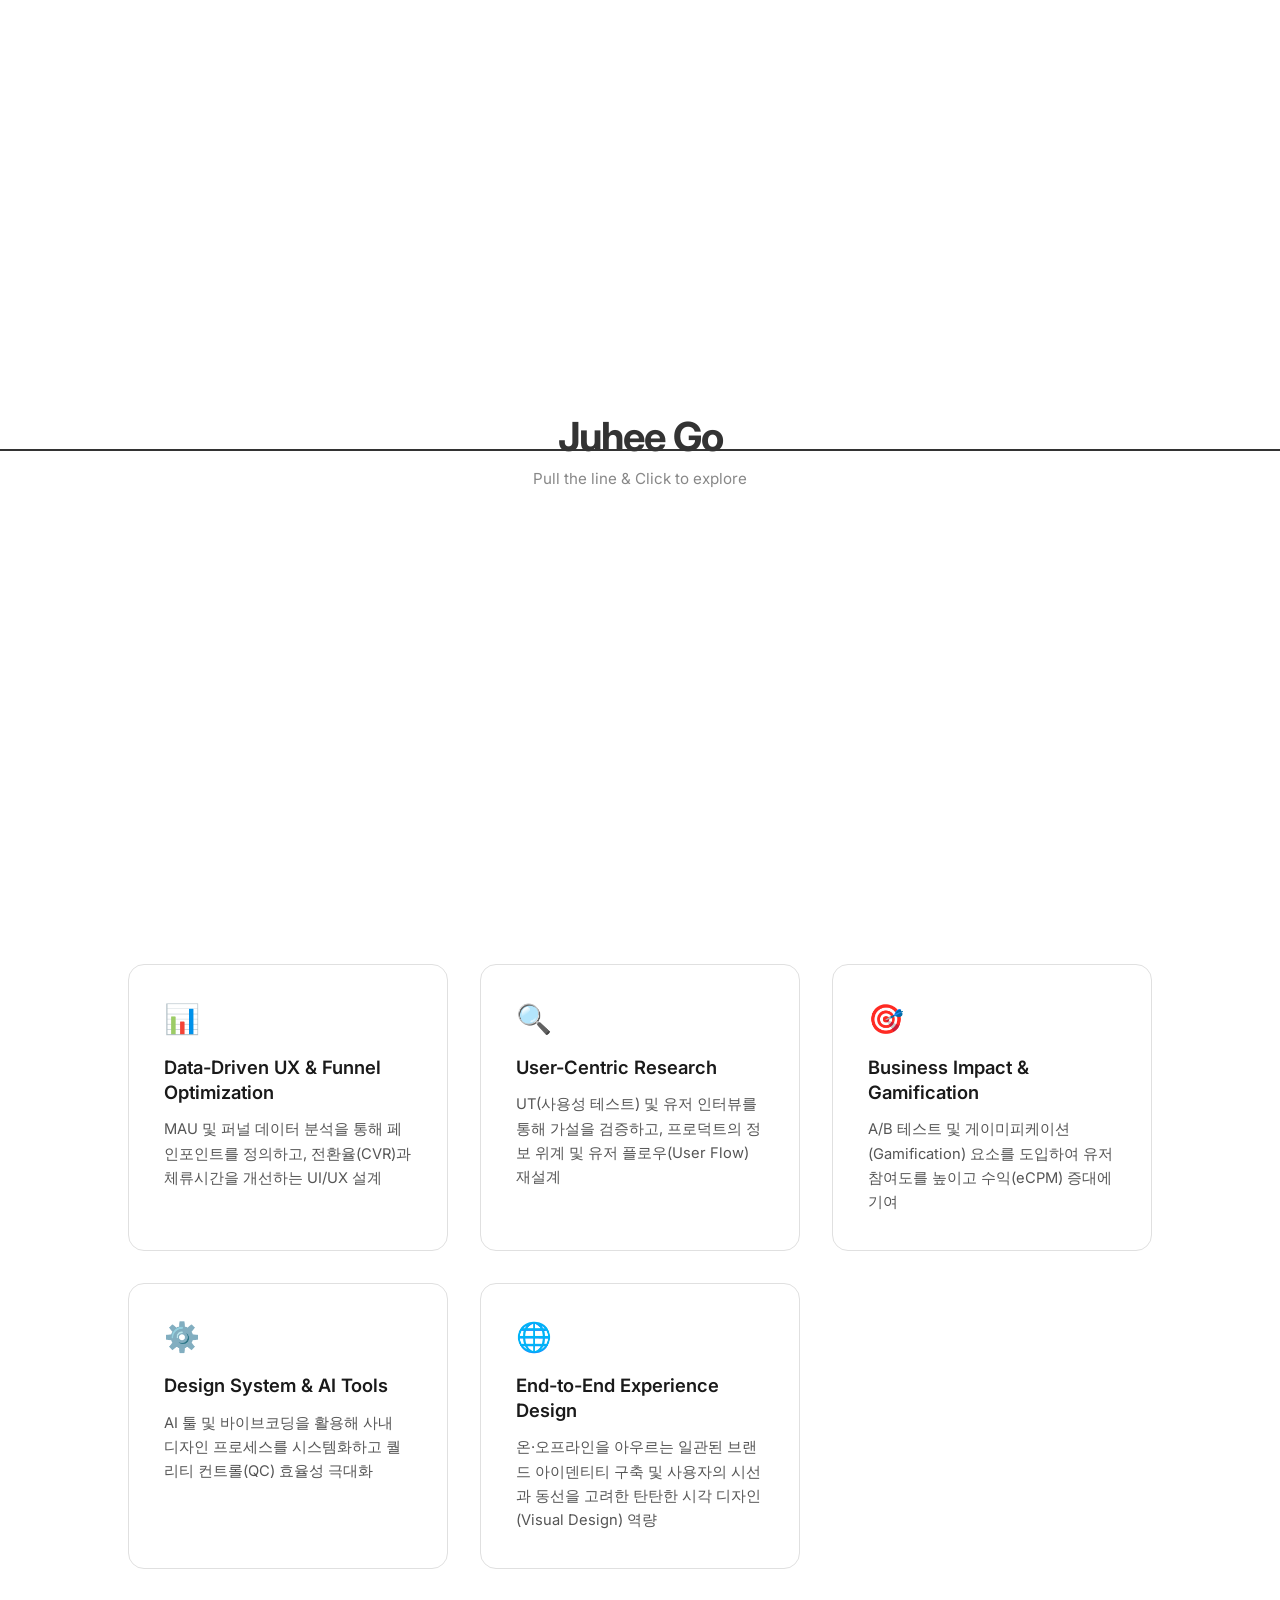
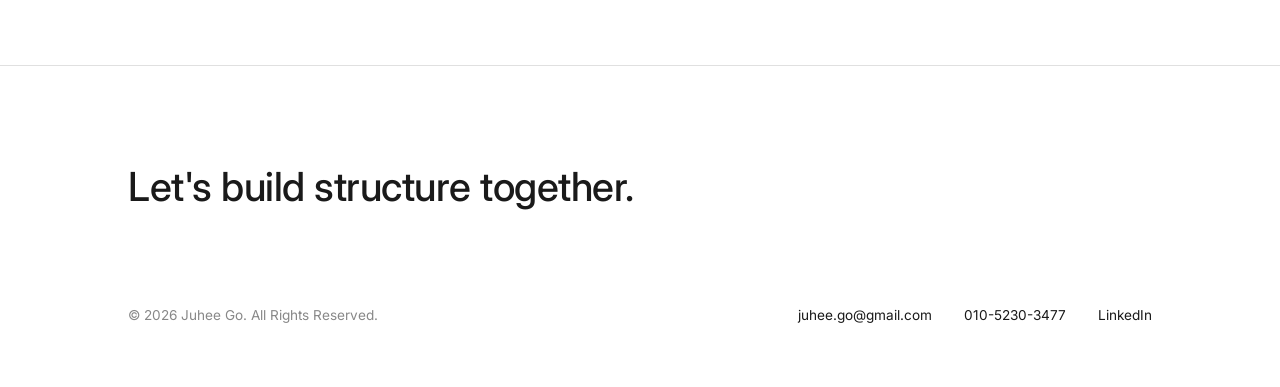
==== commit 839d6426: "Update profile content, layout, and remove experience section" ====
--- a/index.html
+++ b/index.html
@@ -3,9 +3,10 @@
 <head>
     <meta charset="UTF-8">
     <meta name="viewport" content="width=device-width, initial-scale=1.0">
-    <title>Juhee Go - Digital Experience Designer</title>
+    <title>Juhee Go — Product Designer</title>
+    <meta name="description" content="고주희 프로덕트 디자이너 포트폴리오. 데이터 기반 UX, 퍼널 최적화, 사용자 중심 리서치 전문.">
     <link rel="stylesheet" href="style.css">
-    <link href="https://fonts.googleapis.com/css2?family=Inter:wght@300;400;500;600&display=swap" rel="stylesheet">
+    <link href="https://fonts.googleapis.com/css2?family=Inter:wght@300;400;500;600;700&display=swap" rel="stylesheet">
 </head>
 <body>
     <!-- Interactive Splash Page -->
@@ -19,7 +20,7 @@
         </div>
     </div>
 
-    <!-- Hero Section based on user's exact provided layout -->
+    <!-- Hero Section -->
     <main class="hero">
         <div class="left-content">
             <div class="text-grey">I design digital experiences</div>
@@ -28,87 +29,54 @@
         </div>
 
         <div class="right-menu">
-            <a href="https://github.com/" class="btn" target="_blank">GitHub</a>
-            <a href="./juhee_portfolio.pdf" download="현대오토에버_포트폴리오_고주희.pdf" class="btn">Portfolio Download</a>
+            <a href="https://linkedin.com/in/juheego" class="btn" target="_blank">LinkedIn</a>
+            <a href="./juhee_portfolio.pdf" download="포트폴리오_고주희.pdf" class="btn">Portfolio Download</a>
             <a href="tel:01052303477" class="btn">+82 10-5230-3477</a>
             <a href="mailto:juhee.go@gmail.com" class="btn">juhee.go@gmail.com</a>
             <a href="#contact" class="btn" id="contact-btn">Get in touch</a>
         </div>
     </main>
 
-    <!-- Resume Section -->
-    <section id="resume" class="resume-section">
-        <div class="resume-header">
-            <h2>Curriculum Vitae</h2>
-            <p>Juhee Go — Product Designer</p>
+    <!-- Core Competencies Section -->
+    <section id="competencies" class="competencies-section">
+        <div class="section-header">
+            <h2>Core Competencies</h2>
+            <p>핵심 역량</p>
         </div>
 
-        <div class="resume-grid">
-            <!-- Experience Column -->
-            <div class="resume-column">
-                <h3 class="column-title">Experience</h3>
-                
-                <div class="resume-item">
-                    <div class="resume-date">2025.02 – 2026.02</div>
-                    <h4 class="resume-company">카카오페이 (Kakao Pay)</h4>
-                    <p class="resume-role">광고 그로스팀 / 마케팅 콘텐츠팀 — 프로덕트 디자이너</p>
-                    <ul class="resume-details">
-                        <li><strong>'페이로또' UX/UI 기획:</strong> 게이미피케이션 UI 도입, 광고 클릭률(CTR) 71% 달성</li>
-                        <li><strong>혜택 탭 퍼널 재설계:</strong> '퀴즈타임' 온보딩 개선으로 알림받기 전환율 9% → 68% 대폭 향상</li>
-                        <li><strong>사내 디자인 시스템:</strong> AI 툴 활용 광고 이미지 제작 시스템 구축 (광고 반려율 약 50% 감소)</li>
-                        <li><strong>A/B 테스트:</strong> 추천 콘텐츠 로직 개선 및 사용자 반응도 데이터 기반 배치 전략 수립 (사내 공모전 3등 수상)</li>
-                    </ul>
-                </div>
-
-                <div class="resume-item">
-                    <div class="resume-date">2024.03 – 2024.11</div>
-                    <h4 class="resume-company">프로젝트 렌트 (Project Rent)</h4>
-                    <p class="resume-role">브랜드 & 오프라인 UX 디자이너</p>
-                    <ul class="resume-details">
-                        <li><strong>'파친코' 팝업스토어:</strong> 오프라인 유저 동선(User Journey) 및 인터랙티브 공간 디자인 기획</li>
-                        <li><strong>공간 경험 전략:</strong> GS 뉴아트 센터, 부산 스누피 플레이스 등 브랜드 포지셔닝 분석 및 차별화 UX 도출</li>
-                    </ul>
-                </div>
-
-                <div class="resume-item">
-                    <div class="resume-date">2023.06 – 2023.09</div>
-                    <h4 class="resume-company">엑스포 브랜딩 (Expo Branding)</h4>
-                    <p class="resume-role">BI/CI 디자이너</p>
-                </div>
-
-                <div class="resume-item">
-                    <div class="resume-date">2022.07 – 2022.08</div>
-                    <h4 class="resume-company">티몬 (TMON)</h4>
-                    <p class="resume-role">BX팀 인턴</p>
-                </div>
+        <div class="competencies-grid">
+            <div class="competency-card">
+                <div class="competency-icon">📊</div>
+                <h4>Data-Driven UX & Funnel Optimization</h4>
+                <p>MAU 및 퍼널 데이터 분석을 통해 페인포인트를 정의하고, 전환율(CVR)과 체류시간을 개선하는 UI/UX 설계</p>
             </div>
 
-            <!-- Competencies Column -->
-            <div class="resume-column">
-                <h3 class="column-title">Core Competencies</h3>
-                
-                <div class="competency-item">
-                    <h4>Data-Driven UX & Funnel Optimization</h4>
-                    <p>MAU 및 퍼널 데이터 분석을 통해 페인포인트를 정의하고, 전환율(CVR)과 체류시간을 개선하는 수익 증대 중심의 UI/UX 설계.</p>
-                </div>
+            <div class="competency-card">
+                <div class="competency-icon">🔍</div>
+                <h4>User-Centric Research</h4>
+                <p>UT(사용성 테스트) 및 유저 인터뷰를 통해 가설을 검증하고, 프로덕트의 정보 위계 및 유저 플로우(User Flow) 재설계</p>
+            </div>
 
-                <div class="competency-item">
-                    <h4>User-Centric Research</h4>
-                    <p>UT(사용성 테스트) 및 유저 인터뷰를 통해 뷰어의 가설을 검증하고, 프로덕트의 정보 위계 및 유저 플로우(User Flow) 재설계 능력.</p>
-                </div>
+            <div class="competency-card">
+                <div class="competency-icon">🎯</div>
+                <h4>Business Impact & Gamification</h4>
+                <p>A/B 테스트 및 게이미피케이션(Gamification) 요소를 도입하여 유저 참여도를 높이고 수익(eCPM) 증대에 기여</p>
+            </div>
 
-                <div class="competency-item">
-                    <h4>Business Impact & Gamification</h4>
-                    <p>A/B 테스트 및 게이미피케이션 요소를 도입하여 사용자의 자발적 참여도를 높이고 플랫폼 수익(eCPM) 증대에 기여.</p>
-                </div>
+            <div class="competency-card">
+                <div class="competency-icon">⚙️</div>
+                <h4>Design System & AI Tools</h4>
+                <p>AI 툴 및 바이브코딩을 활용해 사내 디자인 프로세스를 시스템화하고 퀄리티 컨트롤(QC) 효율성 극대화</p>
+            </div>
 
-                <div class="competency-item">
-                    <h4>Design System & AI Tools</h4>
-                    <p>AI 툴 및 바이브코딩을 활용하여 사내 디자인 프로세스를 시스템화하고 퀄리티 컨트롤(QC) 효율성 극대화.</p>
-                </div>
+            <div class="competency-card">
+                <div class="competency-icon">🌐</div>
+                <h4>End-to-End Experience Design</h4>
+                <p>온·오프라인을 아우르는 일관된 브랜드 아이덴티티 구축 및 사용자의 시선과 동선을 고려한 탄탄한 시각 디자인(Visual Design) 역량</p>
             </div>
         </div>
     </section>
+
     
     <!-- Footer -->
     <footer id="contact" class="footer">
--- a/style.css
+++ b/style.css
@@ -1,11 +1,14 @@
-@import url('https://fonts.googleapis.com/css2?family=Inter:wght@300;400;500;600&display=swap');
+@import url('https://fonts.googleapis.com/css2?family=Inter:wght@300;400;500;600;700&display=swap');
 
 :root {
-    --text-dark: #333333;
+    --text-dark: #1a1a1a;
     --text-grey: #555555;
-    --border-color: #cccccc;
+    --text-light: #888888;
+    --border-color: #e0e0e0;
     --bg-white: #ffffff;
-    --font-heading: 'Inter', sans-serif;
+    --bg-light: #FAFAFA;
+    --accent: #0000FF;
+    --accent-light: rgba(0,0,255,0.08);
     --font-sans: 'Inter', sans-serif;
 }
 
@@ -75,7 +78,7 @@
     color: #888;
 }
 
-/* --- HERO SECTION (Exactly from user's provided code) --- */
+/* --- HERO SECTION --- */
 .hero {
     position: relative;
     z-index: 10;
@@ -100,7 +103,7 @@
 .left-content div { 
     display: flex;
     align-items: baseline;
-    margin-bottom: 10px; /* Slight breathing room for boxes */
+    margin-bottom: 10px;
     opacity: 0;
     transform: translateY(30px);
 }
@@ -143,7 +146,7 @@
 }
 
 .data-box {
-    border: 4px solid #111; /* Thicker border to match image */
+    border: 4px solid #111;
     padding: 0px 18px;
     border-radius: 10px;
     margin-left: 12px;
@@ -151,8 +154,8 @@
 }
 
 .data-box.highlight-active {
-    background-color: #0000FF;
-    border-color: #0000FF;
+    background-color: var(--accent);
+    border-color: var(--accent);
     color: #ffffff;
     transform: scale(1.03) translateY(-2px);
     box-shadow: 0 10px 20px rgba(0,0,255,0.2);
@@ -168,7 +171,7 @@
 }
 
 .structure-box.highlight-active {
-    background-color: #0000FF;
+    background-color: var(--accent);
     color: #ffffff;
     transform: scale(1.03) translateY(-2px);
     box-shadow: 0 10px 20px rgba(0,0,255,0.2);
@@ -200,114 +203,76 @@
     border-color: #000;
 }
 
-/* --- RESUME SECTION (Minimalist updates) --- */
-.resume-section {
-    padding: 8rem 10%;
-    background-color: #FAFAFA;
-    border-top: 1px solid #eaeaea;
-}
-
-.resume-header {
-    margin-bottom: 5rem;
-}
-
-.resume-header h2 {
-    font-size: 2.5rem;
-    font-weight: 500;
-    margin-bottom: 0.5rem;
-    letter-spacing: -0.5px;
-}
-
-.resume-header p {
-    color: var(--text-grey);
-    font-size: 1.1rem;
-    margin-bottom: 2rem;
-}
-
-.resume-grid {
+/* --- SECTION HEADER (Shared) --- */
+.section-header {
+    margin-bottom: 4rem;
+}
+
+.section-header h2 {
+    font-size: 2.8rem;
+    font-weight: 600;
+    letter-spacing: -1px;
+    margin-bottom: 0.4rem;
+}
+
+.section-header p {
+    color: var(--text-light);
+    font-size: 1.05rem;
+    font-weight: 400;
+}
+
+/* --- COMPETENCIES SECTION --- */
+.competencies-section {
+    padding: 6rem 10%;
+    background-color: var(--bg-white);
+    border-top: 1px solid var(--border-color);
+}
+
+.competencies-grid {
     display: grid;
-    grid-template-columns: 1fr 1fr;
-    gap: 6rem;
-}
-
-.column-title {
-    font-size: 0.85rem;
-    text-transform: uppercase;
-    letter-spacing: 0.1em;
-    color: #888;
-    margin-bottom: 3rem;
-    border-bottom: 1px solid #eaeaea;
-    padding-bottom: 1rem;
-}
-
-.resume-item {
-    margin-bottom: 3rem;
-}
-
-.resume-date {
-    font-size: 0.85rem;
-    color: #888;
-    margin-bottom: 0.5rem;
-    font-weight: 500;
-}
-
-.resume-company {
-    font-size: 1.3rem;
+    grid-template-columns: repeat(3, 1fr);
+    gap: 2rem;
+}
+
+.competency-card {
+    padding: 2.2rem;
+    border: 1px solid var(--border-color);
+    border-radius: 16px;
+    transition: all 0.4s cubic-bezier(0.25, 1, 0.5, 1);
+    background: var(--bg-white);
+}
+
+.competency-card:hover {
+    transform: translateY(-6px);
+    box-shadow: 0 20px 40px rgba(0, 0, 0, 0.06);
+    border-color: var(--accent);
+}
+
+.competency-icon {
+    font-size: 1.8rem;
+    margin-bottom: 1.2rem;
+}
+
+.competency-card h4 {
+    font-size: 1.15rem;
     font-weight: 600;
-    margin-bottom: 0.2rem;
-}
-
-.resume-role {
-    font-size: 1rem;
-    color: var(--text-grey);
-    margin-bottom: 1rem;
-}
-
-.resume-details {
-    list-style-type: none;
-    font-size: 0.95rem;
-    line-height: 1.6;
-    color: #444;
-}
-
-.resume-details li {
     margin-bottom: 0.8rem;
-    position: relative;
-    padding-left: 1.2rem;
-}
-
-.resume-details li::before {
-    content: "—";
-    position: absolute;
-    left: 0;
-    color: #ccc;
-}
-
-.resume-details strong {
-    font-weight: 600;
+    line-height: 1.35;
     color: var(--text-dark);
 }
 
-.competency-item {
-    margin-bottom: 2.5rem;
-}
-
-.competency-item h4 {
-    font-size: 1.2rem;
-    font-weight: 600;
-    margin-bottom: 0.6rem;
-}
-
-.competency-item p {
-    color: #444;
-    font-size: 0.95rem;
-    line-height: 1.6;
-}
+.competency-card p {
+    color: #555;
+    font-size: 0.92rem;
+    line-height: 1.65;
+}
+
+
 
 /* --- FOOTER --- */
 .footer {
     padding: 6rem 10% 4rem 10%;
-    border-top: 1px solid #eaeaea;
+    border-top: 1px solid var(--border-color);
     background-color: var(--bg-white);
 }
 
@@ -342,7 +307,7 @@
     opacity: 0.6;
 }
 
-/* Responsive */
+/* --- RESPONSIVE --- */
 @media (max-width: 1024px) {
     .hero {
         flex-direction: column;
@@ -355,8 +320,43 @@
         flex-direction: row;
         flex-wrap: wrap;
     }
-    .resume-grid {
+    .competencies-grid {
+        grid-template-columns: repeat(2, 1fr);
+    }
+
+    .section-header h2 {
+        font-size: 2.2rem;
+    }
+}
+
+@media (max-width: 640px) {
+    .hero {
+        padding-left: 24px;
+        padding-right: 24px;
+    }
+    .left-content {
+        font-size: 38px;
+    }
+    .competencies-section {
+        padding: 4rem 6%;
+    }
+    .competencies-grid {
         grid-template-columns: 1fr;
-        gap: 3rem;
-    }
-}
+    }
+    .section-header h2 {
+        font-size: 1.8rem;
+    }
+    .footer {
+        padding: 4rem 6% 3rem 6%;
+    }
+    .footer-bottom {
+        flex-direction: column;
+        gap: 1rem;
+        text-align: center;
+    }
+    .footer-links {
+        flex-direction: column;
+        gap: 0.8rem;
+        align-items: center;
+    }
+}
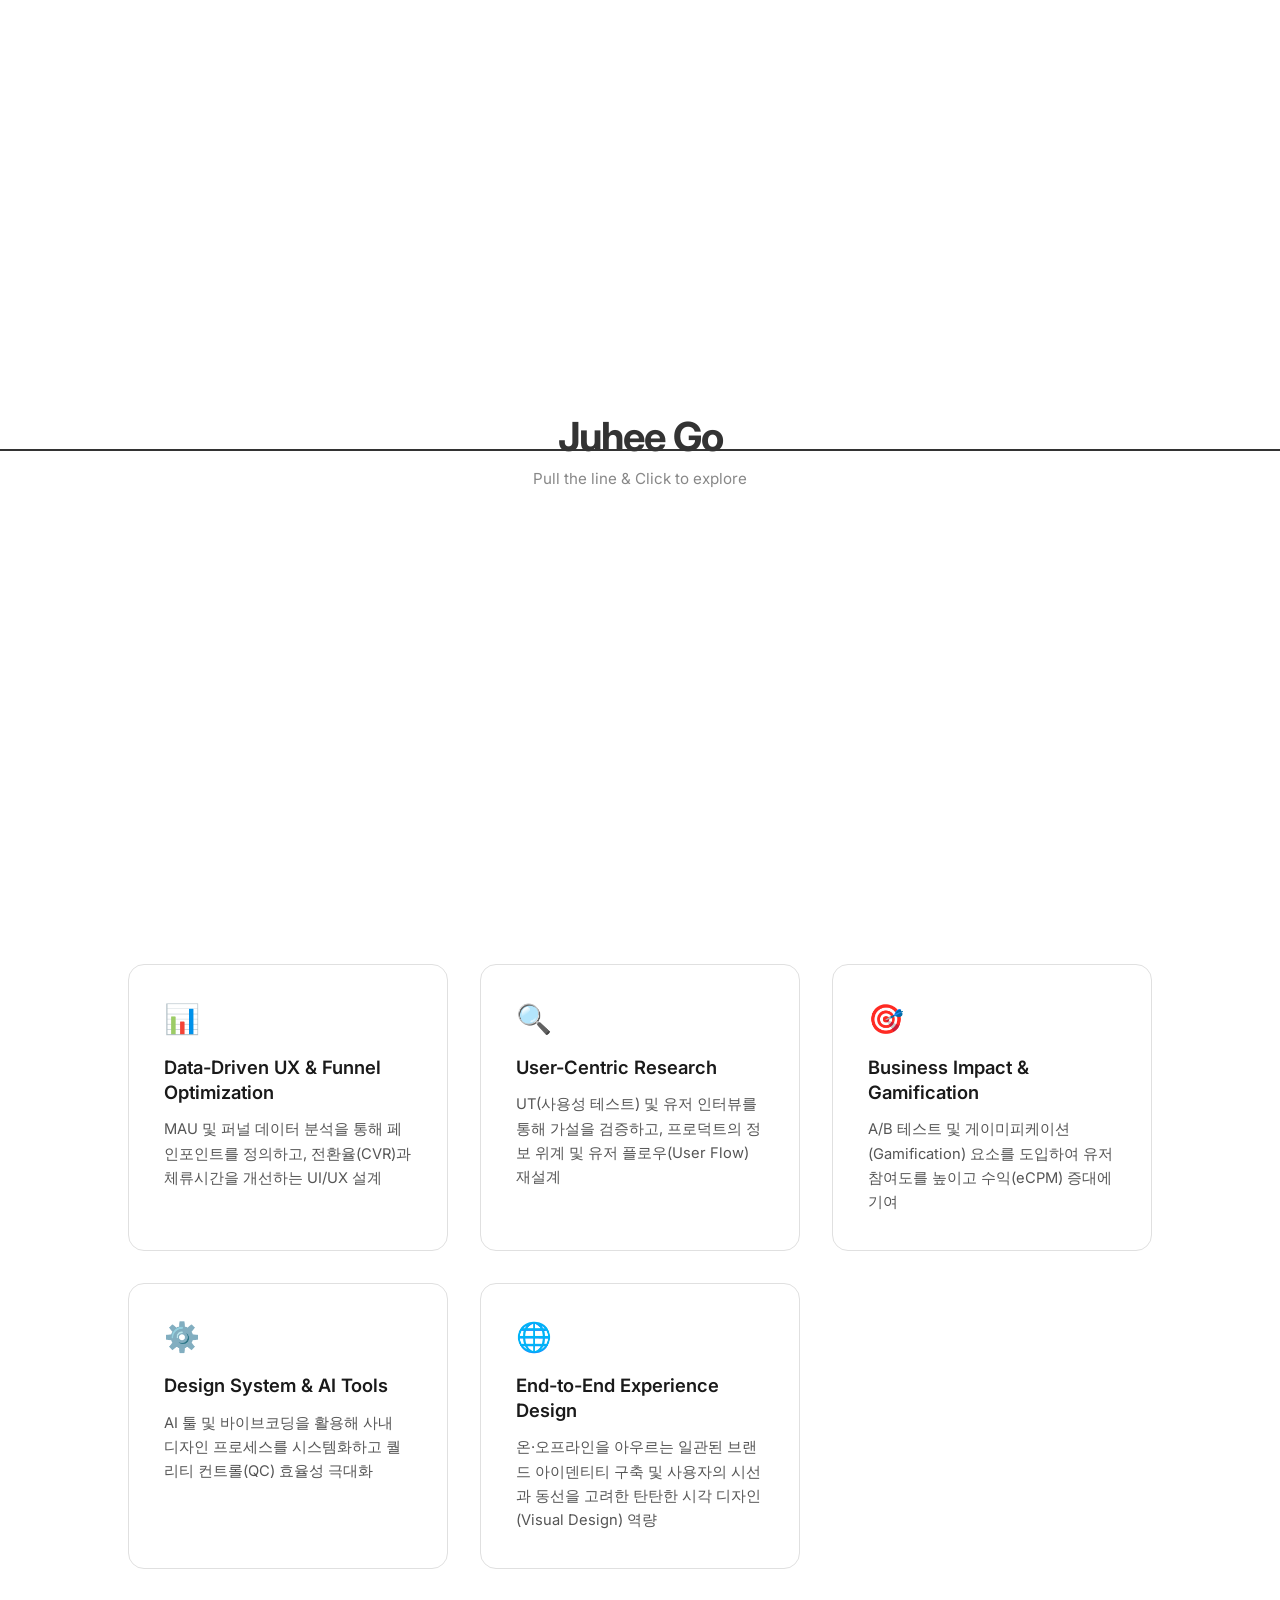
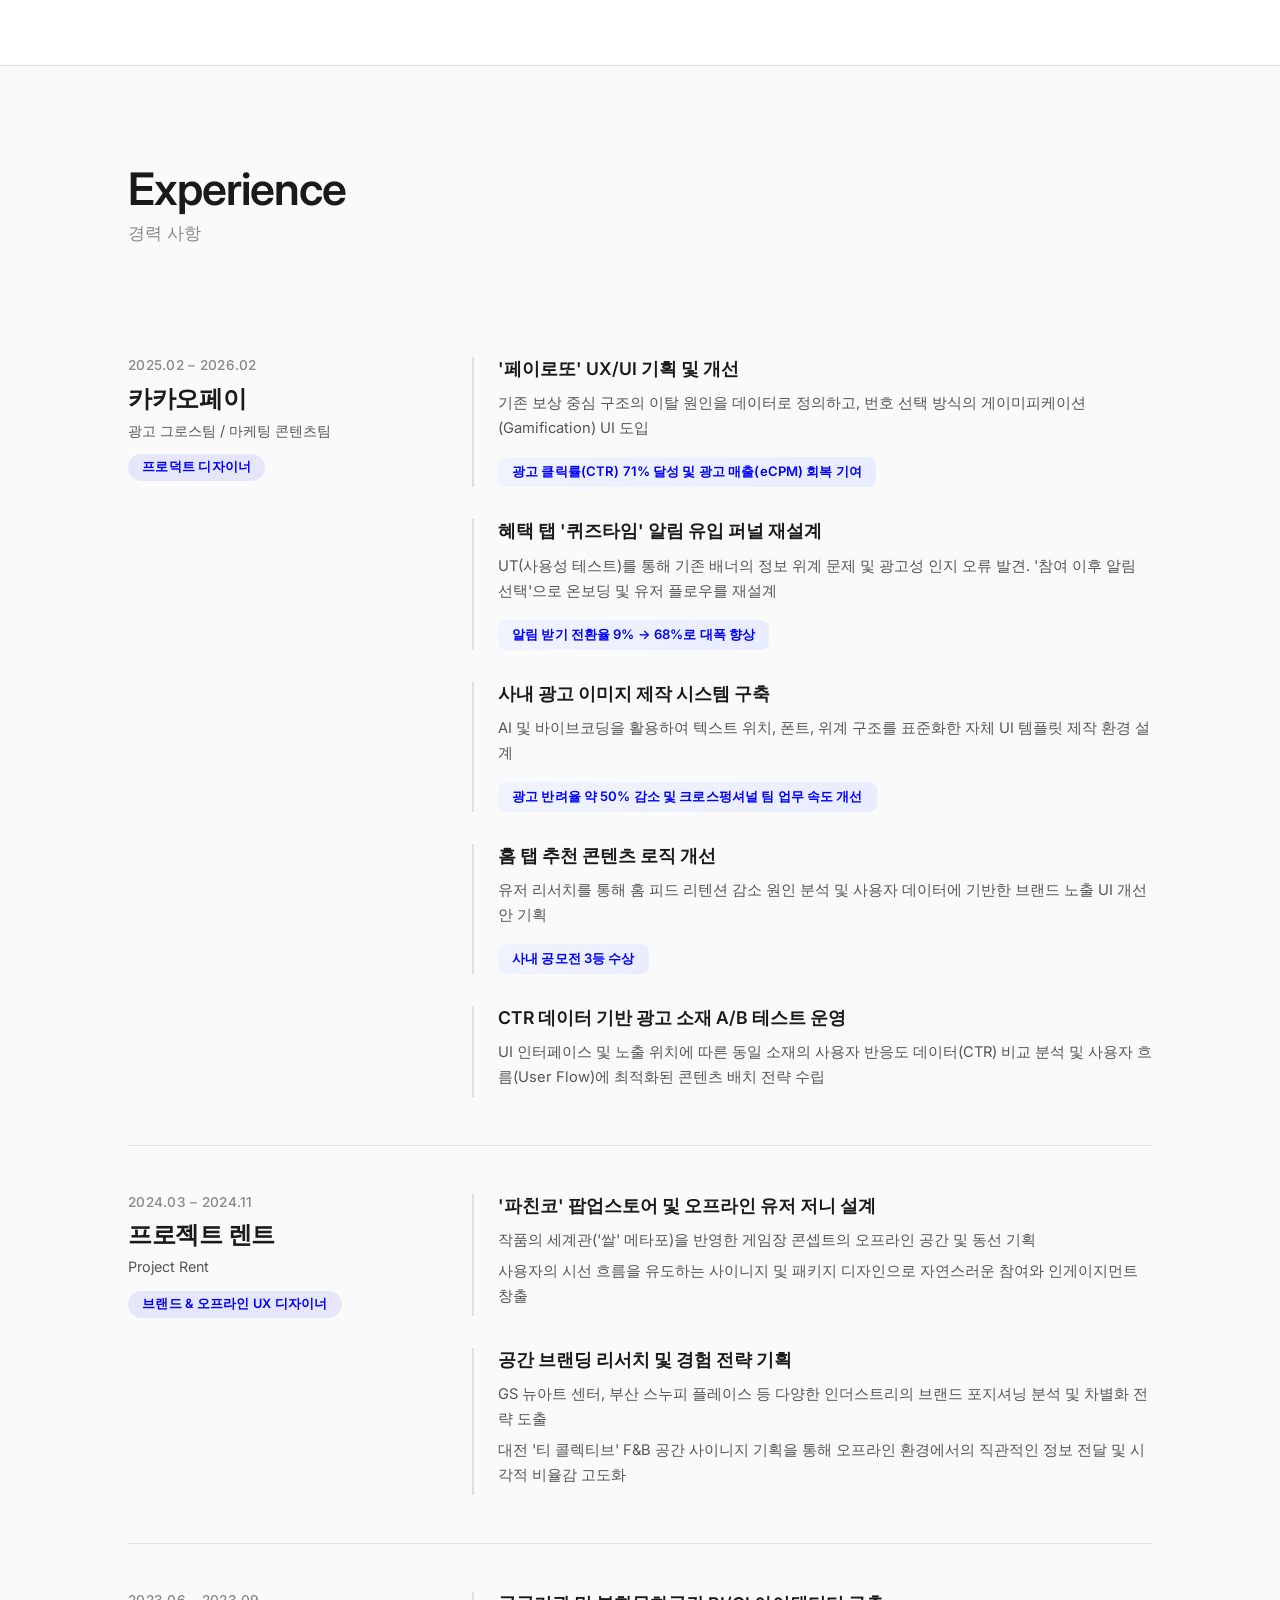
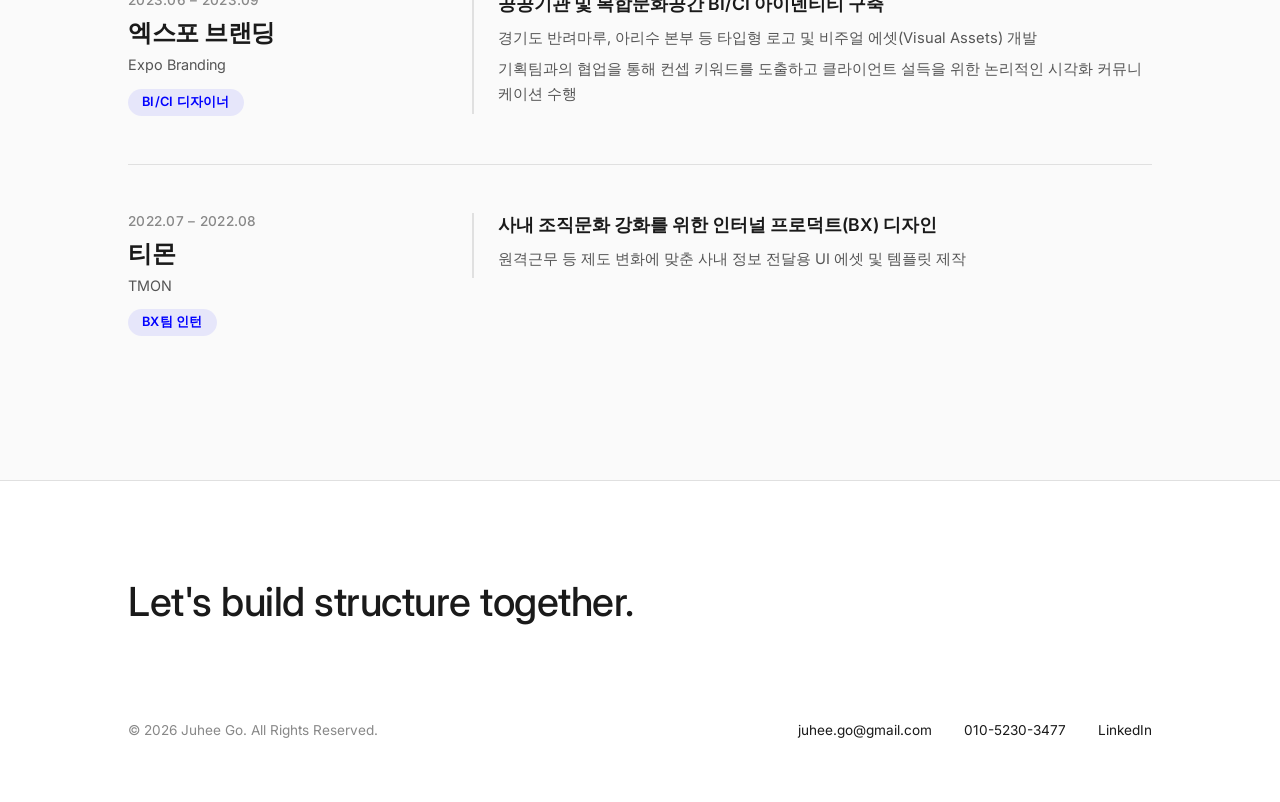
==== commit 48d5a83d: "Restore Experience section and keep Core Competencies" ====
--- a/index.html
+++ b/index.html
@@ -77,6 +77,111 @@
         </div>
     </section>
 
+    <!-- Experience Section -->
+    <section id="resume" class="resume-section">
+        <div class="section-header">
+            <h2>Experience</h2>
+            <p>경력 사항</p>
+        </div>
+
+        <div class="experience-timeline">
+            <!-- 카카오페이 -->
+            <div class="experience-block">
+                <div class="exp-left">
+                    <div class="exp-date">2025.02 – 2026.02</div>
+                    <h3 class="exp-company">카카오페이</h3>
+                    <p class="exp-team">광고 그로스팀 / 마케팅 콘텐츠팀</p>
+                    <span class="exp-role-tag">프로덕트 디자이너</span>
+                </div>
+                <div class="exp-right">
+                    <div class="project-item">
+                        <h4>'페이로또' UX/UI 기획 및 개선</h4>
+                        <p>기존 보상 중심 구조의 이탈 원인을 데이터로 정의하고, 번호 선택 방식의 게이미피케이션(Gamification) UI 도입</p>
+                        <div class="result-tag">광고 클릭률(CTR) 71% 달성 및 광고 매출(eCPM) 회복 기여</div>
+                    </div>
+
+                    <div class="project-item">
+                        <h4>혜택 탭 '퀴즈타임' 알림 유입 퍼널 재설계</h4>
+                        <p>UT(사용성 테스트)를 통해 기존 배너의 정보 위계 문제 및 광고성 인지 오류 발견. '참여 이후 알림 선택'으로 온보딩 및 유저 플로우를 재설계</p>
+                        <div class="result-tag">알림 받기 전환율 9% → 68%로 대폭 향상</div>
+                    </div>
+
+                    <div class="project-item">
+                        <h4>사내 광고 이미지 제작 시스템 구축</h4>
+                        <p>AI 및 바이브코딩을 활용하여 텍스트 위치, 폰트, 위계 구조를 표준화한 자체 UI 템플릿 제작 환경 설계</p>
+                        <div class="result-tag">광고 반려율 약 50% 감소 및 크로스펑셔널 팀 업무 속도 개선</div>
+                    </div>
+
+                    <div class="project-item">
+                        <h4>홈 탭 추천 콘텐츠 로직 개선</h4>
+                        <p>유저 리서치를 통해 홈 피드 리텐션 감소 원인 분석 및 사용자 데이터에 기반한 브랜드 노출 UI 개선안 기획</p>
+                        <div class="result-tag">사내 공모전 3등 수상</div>
+                    </div>
+
+                    <div class="project-item">
+                        <h4>CTR 데이터 기반 광고 소재 A/B 테스트 운영</h4>
+                        <p>UI 인터페이스 및 노출 위치에 따른 동일 소재의 사용자 반응도 데이터(CTR) 비교 분석 및 사용자 흐름(User Flow)에 최적화된 콘텐츠 배치 전략 수립</p>
+                    </div>
+                </div>
+            </div>
+
+            <!-- 프로젝트 렌트 -->
+            <div class="experience-block">
+                <div class="exp-left">
+                    <div class="exp-date">2024.03 – 2024.11</div>
+                    <h3 class="exp-company">프로젝트 렌트</h3>
+                    <p class="exp-team">Project Rent</p>
+                    <span class="exp-role-tag">브랜드 & 오프라인 UX 디자이너</span>
+                </div>
+                <div class="exp-right">
+                    <div class="project-item">
+                        <h4>'파친코' 팝업스토어 및 오프라인 유저 저니 설계</h4>
+                        <p>작품의 세계관('쌀' 메타포)을 반영한 게임장 콘셉트의 오프라인 공간 및 동선 기획</p>
+                        <p>사용자의 시선 흐름을 유도하는 사이니지 및 패키지 디자인으로 자연스러운 참여와 인게이지먼트 창출</p>
+                    </div>
+
+                    <div class="project-item">
+                        <h4>공간 브랜딩 리서치 및 경험 전략 기획</h4>
+                        <p>GS 뉴아트 센터, 부산 스누피 플레이스 등 다양한 인더스트리의 브랜드 포지셔닝 분석 및 차별화 전략 도출</p>
+                        <p>대전 '티 콜렉티브' F&B 공간 사이니지 기획을 통해 오프라인 환경에서의 직관적인 정보 전달 및 시각적 비율감 고도화</p>
+                    </div>
+                </div>
+            </div>
+
+            <!-- 엑스포 브랜딩 -->
+            <div class="experience-block">
+                <div class="exp-left">
+                    <div class="exp-date">2023.06 – 2023.09</div>
+                    <h3 class="exp-company">엑스포 브랜딩</h3>
+                    <p class="exp-team">Expo Branding</p>
+                    <span class="exp-role-tag">BI/CI 디자이너</span>
+                </div>
+                <div class="exp-right">
+                    <div class="project-item">
+                        <h4>공공기관 및 복합문화공간 BI/CI 아이덴티티 구축</h4>
+                        <p>경기도 반려마루, 아리수 본부 등 타입형 로고 및 비주얼 에셋(Visual Assets) 개발</p>
+                        <p>기획팀과의 협업을 통해 컨셉 키워드를 도출하고 클라이언트 설득을 위한 논리적인 시각화 커뮤니케이션 수행</p>
+                    </div>
+                </div>
+            </div>
+
+            <!-- 티몬 -->
+            <div class="experience-block">
+                <div class="exp-left">
+                    <div class="exp-date">2022.07 – 2022.08</div>
+                    <h3 class="exp-company">티몬</h3>
+                    <p class="exp-team">TMON</p>
+                    <span class="exp-role-tag">BX팀 인턴</span>
+                </div>
+                <div class="exp-right">
+                    <div class="project-item">
+                        <h4>사내 조직문화 강화를 위한 인터널 프로덕트(BX) 디자인</h4>
+                        <p>원격근무 등 제도 변화에 맞춘 사내 정보 전달용 UI 에셋 및 템플릿 제작</p>
+                    </div>
+                </div>
+            </div>
+        </div>
+    </section>
     
     <!-- Footer -->
     <footer id="contact" class="footer">
--- a/style.css
+++ b/style.css
@@ -267,7 +267,111 @@
     line-height: 1.65;
 }
 
-
+/* --- EXPERIENCE SECTION --- */
+.resume-section {
+    padding: 6rem 10%;
+    background-color: var(--bg-light);
+    border-top: 1px solid var(--border-color);
+}
+
+.experience-timeline {
+    display: flex;
+    flex-direction: column;
+    gap: 0;
+}
+
+.experience-block {
+    display: grid;
+    grid-template-columns: 280px 1fr;
+    gap: 4rem;
+    padding: 3rem 0;
+    border-bottom: 1px solid var(--border-color);
+}
+
+.experience-block:last-child {
+    border-bottom: none;
+}
+
+.exp-left {
+    position: relative;
+}
+
+.exp-date {
+    font-size: 0.85rem;
+    color: var(--text-light);
+    font-weight: 500;
+    margin-bottom: 0.6rem;
+    letter-spacing: 0.02em;
+}
+
+.exp-company {
+    font-size: 1.5rem;
+    font-weight: 700;
+    margin-bottom: 0.3rem;
+    letter-spacing: -0.3px;
+}
+
+.exp-team {
+    font-size: 0.9rem;
+    color: var(--text-grey);
+    margin-bottom: 0.8rem;
+    line-height: 1.5;
+}
+
+.exp-role-tag {
+    display: inline-block;
+    padding: 5px 14px;
+    background-color: var(--accent-light);
+    color: var(--accent);
+    border-radius: 20px;
+    font-size: 0.8rem;
+    font-weight: 600;
+    letter-spacing: 0.02em;
+}
+
+.exp-right {
+    display: flex;
+    flex-direction: column;
+    gap: 2rem;
+}
+
+.project-item {
+    position: relative;
+    padding-left: 1.5rem;
+    border-left: 2px solid var(--border-color);
+    transition: border-color 0.3s ease;
+}
+
+.project-item:hover {
+    border-left-color: var(--accent);
+}
+
+.project-item h4 {
+    font-size: 1.1rem;
+    font-weight: 600;
+    margin-bottom: 0.6rem;
+    color: var(--text-dark);
+    line-height: 1.4;
+}
+
+.project-item p {
+    font-size: 0.92rem;
+    color: #555;
+    line-height: 1.7;
+    margin-bottom: 0.4rem;
+}
+
+.result-tag {
+    display: inline-block;
+    margin-top: 0.6rem;
+    padding: 6px 14px;
+    background: linear-gradient(135deg, #f0f4ff, #e8ecff);
+    color: var(--accent);
+    border-radius: 8px;
+    font-size: 0.82rem;
+    font-weight: 600;
+    letter-spacing: 0.01em;
+}
 
 /* --- FOOTER --- */
 .footer {
@@ -323,7 +427,10 @@
     .competencies-grid {
         grid-template-columns: repeat(2, 1fr);
     }
-
+    .experience-block {
+        grid-template-columns: 1fr;
+        gap: 1.5rem;
+    }
     .section-header h2 {
         font-size: 2.2rem;
     }
@@ -337,7 +444,8 @@
     .left-content {
         font-size: 38px;
     }
-    .competencies-section {
+    .competencies-section,
+    .resume-section {
         padding: 4rem 6%;
     }
     .competencies-grid {
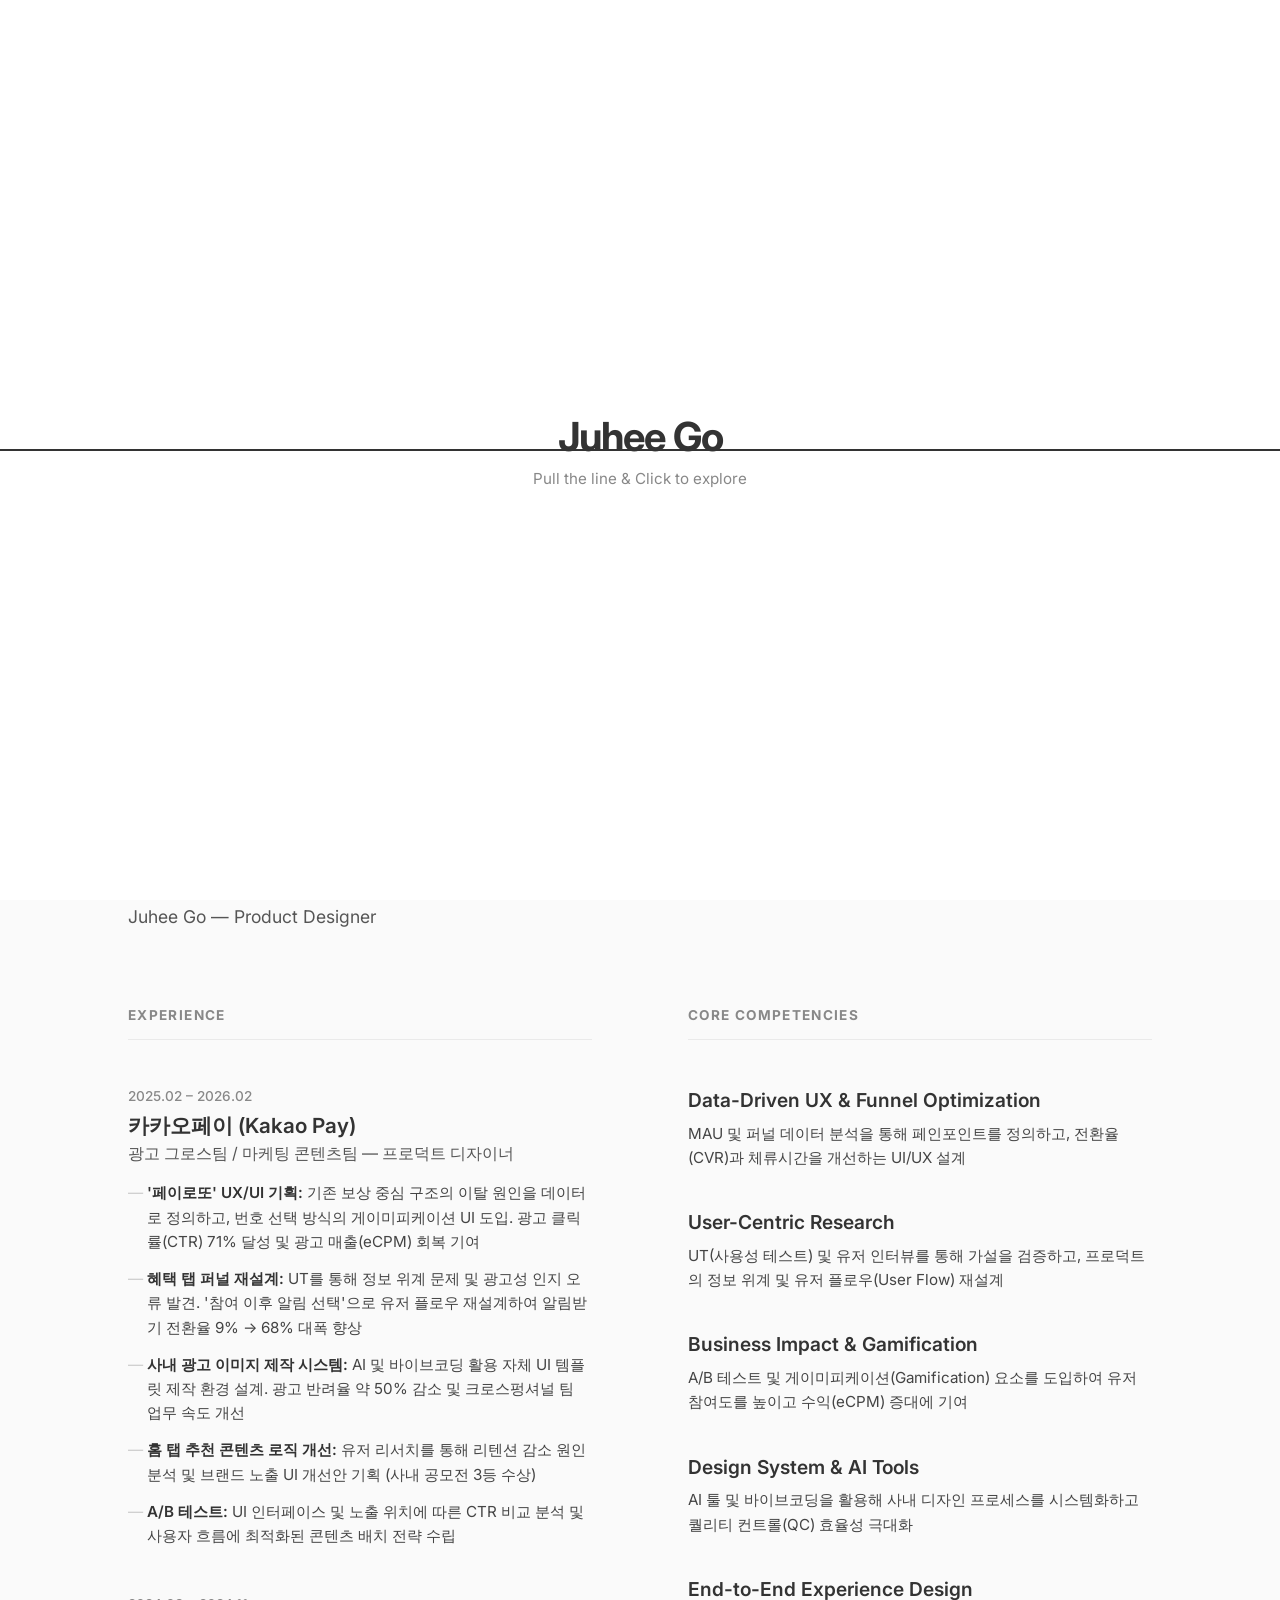
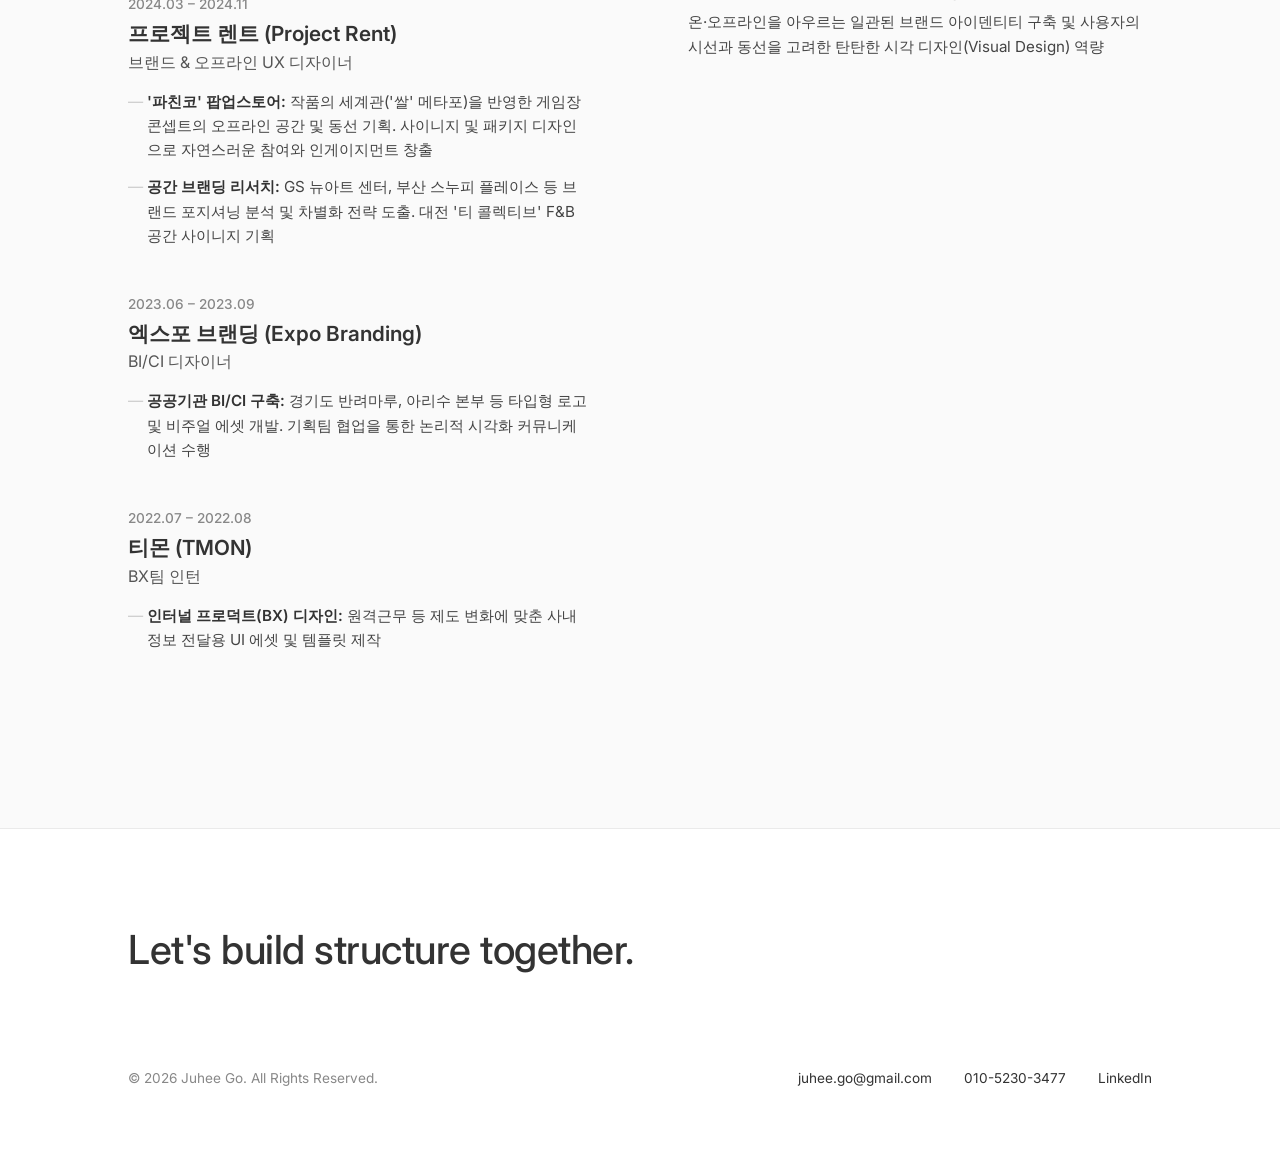
==== commit be891d38: "Restore original 2-column CV layout with updated profile content" ====
--- a/index.html
+++ b/index.html
@@ -6,7 +6,7 @@
     <title>Juhee Go — Product Designer</title>
     <meta name="description" content="고주희 프로덕트 디자이너 포트폴리오. 데이터 기반 UX, 퍼널 최적화, 사용자 중심 리서치 전문.">
     <link rel="stylesheet" href="style.css">
-    <link href="https://fonts.googleapis.com/css2?family=Inter:wght@300;400;500;600;700&display=swap" rel="stylesheet">
+    <link href="https://fonts.googleapis.com/css2?family=Inter:wght@300;400;500;600&display=swap" rel="stylesheet">
 </head>
 <body>
     <!-- Interactive Splash Page -->
@@ -37,147 +37,87 @@
         </div>
     </main>
 
-    <!-- Core Competencies Section -->
-    <section id="competencies" class="competencies-section">
-        <div class="section-header">
-            <h2>Core Competencies</h2>
-            <p>핵심 역량</p>
+    <!-- Resume Section -->
+    <section id="resume" class="resume-section">
+        <div class="resume-header">
+            <h2>Curriculum Vitae</h2>
+            <p>Juhee Go — Product Designer</p>
         </div>
 
-        <div class="competencies-grid">
-            <div class="competency-card">
-                <div class="competency-icon">📊</div>
-                <h4>Data-Driven UX & Funnel Optimization</h4>
-                <p>MAU 및 퍼널 데이터 분석을 통해 페인포인트를 정의하고, 전환율(CVR)과 체류시간을 개선하는 UI/UX 설계</p>
-            </div>
+        <div class="resume-grid">
+            <!-- Experience Column -->
+            <div class="resume-column">
+                <h3 class="column-title">Experience</h3>
+                
+                <div class="resume-item">
+                    <div class="resume-date">2025.02 – 2026.02</div>
+                    <h4 class="resume-company">카카오페이 (Kakao Pay)</h4>
+                    <p class="resume-role">광고 그로스팀 / 마케팅 콘텐츠팀 — 프로덕트 디자이너</p>
+                    <ul class="resume-details">
+                        <li><strong>'페이로또' UX/UI 기획:</strong> 기존 보상 중심 구조의 이탈 원인을 데이터로 정의하고, 번호 선택 방식의 게이미피케이션 UI 도입. 광고 클릭률(CTR) 71% 달성 및 광고 매출(eCPM) 회복 기여</li>
+                        <li><strong>혜택 탭 퍼널 재설계:</strong> UT를 통해 정보 위계 문제 및 광고성 인지 오류 발견. '참여 이후 알림 선택'으로 유저 플로우 재설계하여 알림받기 전환율 9% → 68% 대폭 향상</li>
+                        <li><strong>사내 광고 이미지 제작 시스템:</strong> AI 및 바이브코딩 활용 자체 UI 템플릿 제작 환경 설계. 광고 반려율 약 50% 감소 및 크로스펑셔널 팀 업무 속도 개선</li>
+                        <li><strong>홈 탭 추천 콘텐츠 로직 개선:</strong> 유저 리서치를 통해 리텐션 감소 원인 분석 및 브랜드 노출 UI 개선안 기획 (사내 공모전 3등 수상)</li>
+                        <li><strong>A/B 테스트:</strong> UI 인터페이스 및 노출 위치에 따른 CTR 비교 분석 및 사용자 흐름에 최적화된 콘텐츠 배치 전략 수립</li>
+                    </ul>
+                </div>
 
-            <div class="competency-card">
-                <div class="competency-icon">🔍</div>
-                <h4>User-Centric Research</h4>
-                <p>UT(사용성 테스트) 및 유저 인터뷰를 통해 가설을 검증하고, 프로덕트의 정보 위계 및 유저 플로우(User Flow) 재설계</p>
-            </div>
+                <div class="resume-item">
+                    <div class="resume-date">2024.03 – 2024.11</div>
+                    <h4 class="resume-company">프로젝트 렌트 (Project Rent)</h4>
+                    <p class="resume-role">브랜드 & 오프라인 UX 디자이너</p>
+                    <ul class="resume-details">
+                        <li><strong>'파친코' 팝업스토어:</strong> 작품의 세계관('쌀' 메타포)을 반영한 게임장 콘셉트의 오프라인 공간 및 동선 기획. 사이니지 및 패키지 디자인으로 자연스러운 참여와 인게이지먼트 창출</li>
+                        <li><strong>공간 브랜딩 리서치:</strong> GS 뉴아트 센터, 부산 스누피 플레이스 등 브랜드 포지셔닝 분석 및 차별화 전략 도출. 대전 '티 콜렉티브' F&B 공간 사이니지 기획</li>
+                    </ul>
+                </div>
 
-            <div class="competency-card">
-                <div class="competency-icon">🎯</div>
-                <h4>Business Impact & Gamification</h4>
-                <p>A/B 테스트 및 게이미피케이션(Gamification) 요소를 도입하여 유저 참여도를 높이고 수익(eCPM) 증대에 기여</p>
-            </div>
+                <div class="resume-item">
+                    <div class="resume-date">2023.06 – 2023.09</div>
+                    <h4 class="resume-company">엑스포 브랜딩 (Expo Branding)</h4>
+                    <p class="resume-role">BI/CI 디자이너</p>
+                    <ul class="resume-details">
+                        <li><strong>공공기관 BI/CI 구축:</strong> 경기도 반려마루, 아리수 본부 등 타입형 로고 및 비주얼 에셋 개발. 기획팀 협업을 통한 논리적 시각화 커뮤니케이션 수행</li>
+                    </ul>
+                </div>
 
-            <div class="competency-card">
-                <div class="competency-icon">⚙️</div>
-                <h4>Design System & AI Tools</h4>
-                <p>AI 툴 및 바이브코딩을 활용해 사내 디자인 프로세스를 시스템화하고 퀄리티 컨트롤(QC) 효율성 극대화</p>
-            </div>
-
-            <div class="competency-card">
-                <div class="competency-icon">🌐</div>
-                <h4>End-to-End Experience Design</h4>
-                <p>온·오프라인을 아우르는 일관된 브랜드 아이덴티티 구축 및 사용자의 시선과 동선을 고려한 탄탄한 시각 디자인(Visual Design) 역량</p>
-            </div>
-        </div>
-    </section>
-
-    <!-- Experience Section -->
-    <section id="resume" class="resume-section">
-        <div class="section-header">
-            <h2>Experience</h2>
-            <p>경력 사항</p>
-        </div>
-
-        <div class="experience-timeline">
-            <!-- 카카오페이 -->
-            <div class="experience-block">
-                <div class="exp-left">
-                    <div class="exp-date">2025.02 – 2026.02</div>
-                    <h3 class="exp-company">카카오페이</h3>
-                    <p class="exp-team">광고 그로스팀 / 마케팅 콘텐츠팀</p>
-                    <span class="exp-role-tag">프로덕트 디자이너</span>
-                </div>
-                <div class="exp-right">
-                    <div class="project-item">
-                        <h4>'페이로또' UX/UI 기획 및 개선</h4>
-                        <p>기존 보상 중심 구조의 이탈 원인을 데이터로 정의하고, 번호 선택 방식의 게이미피케이션(Gamification) UI 도입</p>
-                        <div class="result-tag">광고 클릭률(CTR) 71% 달성 및 광고 매출(eCPM) 회복 기여</div>
-                    </div>
-
-                    <div class="project-item">
-                        <h4>혜택 탭 '퀴즈타임' 알림 유입 퍼널 재설계</h4>
-                        <p>UT(사용성 테스트)를 통해 기존 배너의 정보 위계 문제 및 광고성 인지 오류 발견. '참여 이후 알림 선택'으로 온보딩 및 유저 플로우를 재설계</p>
-                        <div class="result-tag">알림 받기 전환율 9% → 68%로 대폭 향상</div>
-                    </div>
-
-                    <div class="project-item">
-                        <h4>사내 광고 이미지 제작 시스템 구축</h4>
-                        <p>AI 및 바이브코딩을 활용하여 텍스트 위치, 폰트, 위계 구조를 표준화한 자체 UI 템플릿 제작 환경 설계</p>
-                        <div class="result-tag">광고 반려율 약 50% 감소 및 크로스펑셔널 팀 업무 속도 개선</div>
-                    </div>
-
-                    <div class="project-item">
-                        <h4>홈 탭 추천 콘텐츠 로직 개선</h4>
-                        <p>유저 리서치를 통해 홈 피드 리텐션 감소 원인 분석 및 사용자 데이터에 기반한 브랜드 노출 UI 개선안 기획</p>
-                        <div class="result-tag">사내 공모전 3등 수상</div>
-                    </div>
-
-                    <div class="project-item">
-                        <h4>CTR 데이터 기반 광고 소재 A/B 테스트 운영</h4>
-                        <p>UI 인터페이스 및 노출 위치에 따른 동일 소재의 사용자 반응도 데이터(CTR) 비교 분석 및 사용자 흐름(User Flow)에 최적화된 콘텐츠 배치 전략 수립</p>
-                    </div>
+                <div class="resume-item">
+                    <div class="resume-date">2022.07 – 2022.08</div>
+                    <h4 class="resume-company">티몬 (TMON)</h4>
+                    <p class="resume-role">BX팀 인턴</p>
+                    <ul class="resume-details">
+                        <li><strong>인터널 프로덕트(BX) 디자인:</strong> 원격근무 등 제도 변화에 맞춘 사내 정보 전달용 UI 에셋 및 템플릿 제작</li>
+                    </ul>
                 </div>
             </div>
 
-            <!-- 프로젝트 렌트 -->
-            <div class="experience-block">
-                <div class="exp-left">
-                    <div class="exp-date">2024.03 – 2024.11</div>
-                    <h3 class="exp-company">프로젝트 렌트</h3>
-                    <p class="exp-team">Project Rent</p>
-                    <span class="exp-role-tag">브랜드 & 오프라인 UX 디자이너</span>
+            <!-- Competencies Column -->
+            <div class="resume-column">
+                <h3 class="column-title">Core Competencies</h3>
+                
+                <div class="competency-item">
+                    <h4>Data-Driven UX & Funnel Optimization</h4>
+                    <p>MAU 및 퍼널 데이터 분석을 통해 페인포인트를 정의하고, 전환율(CVR)과 체류시간을 개선하는 UI/UX 설계</p>
                 </div>
-                <div class="exp-right">
-                    <div class="project-item">
-                        <h4>'파친코' 팝업스토어 및 오프라인 유저 저니 설계</h4>
-                        <p>작품의 세계관('쌀' 메타포)을 반영한 게임장 콘셉트의 오프라인 공간 및 동선 기획</p>
-                        <p>사용자의 시선 흐름을 유도하는 사이니지 및 패키지 디자인으로 자연스러운 참여와 인게이지먼트 창출</p>
-                    </div>
 
-                    <div class="project-item">
-                        <h4>공간 브랜딩 리서치 및 경험 전략 기획</h4>
-                        <p>GS 뉴아트 센터, 부산 스누피 플레이스 등 다양한 인더스트리의 브랜드 포지셔닝 분석 및 차별화 전략 도출</p>
-                        <p>대전 '티 콜렉티브' F&B 공간 사이니지 기획을 통해 오프라인 환경에서의 직관적인 정보 전달 및 시각적 비율감 고도화</p>
-                    </div>
+                <div class="competency-item">
+                    <h4>User-Centric Research</h4>
+                    <p>UT(사용성 테스트) 및 유저 인터뷰를 통해 가설을 검증하고, 프로덕트의 정보 위계 및 유저 플로우(User Flow) 재설계</p>
                 </div>
-            </div>
 
-            <!-- 엑스포 브랜딩 -->
-            <div class="experience-block">
-                <div class="exp-left">
-                    <div class="exp-date">2023.06 – 2023.09</div>
-                    <h3 class="exp-company">엑스포 브랜딩</h3>
-                    <p class="exp-team">Expo Branding</p>
-                    <span class="exp-role-tag">BI/CI 디자이너</span>
+                <div class="competency-item">
+                    <h4>Business Impact & Gamification</h4>
+                    <p>A/B 테스트 및 게이미피케이션(Gamification) 요소를 도입하여 유저 참여도를 높이고 수익(eCPM) 증대에 기여</p>
                 </div>
-                <div class="exp-right">
-                    <div class="project-item">
-                        <h4>공공기관 및 복합문화공간 BI/CI 아이덴티티 구축</h4>
-                        <p>경기도 반려마루, 아리수 본부 등 타입형 로고 및 비주얼 에셋(Visual Assets) 개발</p>
-                        <p>기획팀과의 협업을 통해 컨셉 키워드를 도출하고 클라이언트 설득을 위한 논리적인 시각화 커뮤니케이션 수행</p>
-                    </div>
+
+                <div class="competency-item">
+                    <h4>Design System & AI Tools</h4>
+                    <p>AI 툴 및 바이브코딩을 활용해 사내 디자인 프로세스를 시스템화하고 퀄리티 컨트롤(QC) 효율성 극대화</p>
                 </div>
-            </div>
 
-            <!-- 티몬 -->
-            <div class="experience-block">
-                <div class="exp-left">
-                    <div class="exp-date">2022.07 – 2022.08</div>
-                    <h3 class="exp-company">티몬</h3>
-                    <p class="exp-team">TMON</p>
-                    <span class="exp-role-tag">BX팀 인턴</span>
-                </div>
-                <div class="exp-right">
-                    <div class="project-item">
-                        <h4>사내 조직문화 강화를 위한 인터널 프로덕트(BX) 디자인</h4>
-                        <p>원격근무 등 제도 변화에 맞춘 사내 정보 전달용 UI 에셋 및 템플릿 제작</p>
-                    </div>
+                <div class="competency-item">
+                    <h4>End-to-End Experience Design</h4>
+                    <p>온·오프라인을 아우르는 일관된 브랜드 아이덴티티 구축 및 사용자의 시선과 동선을 고려한 탄탄한 시각 디자인(Visual Design) 역량</p>
                 </div>
             </div>
         </div>
--- a/style.css
+++ b/style.css
@@ -1,14 +1,11 @@
-@import url('https://fonts.googleapis.com/css2?family=Inter:wght@300;400;500;600;700&display=swap');
+@import url('https://fonts.googleapis.com/css2?family=Inter:wght@300;400;500;600&display=swap');
 
 :root {
-    --text-dark: #1a1a1a;
+    --text-dark: #333333;
     --text-grey: #555555;
-    --text-light: #888888;
-    --border-color: #e0e0e0;
+    --border-color: #cccccc;
     --bg-white: #ffffff;
-    --bg-light: #FAFAFA;
-    --accent: #0000FF;
-    --accent-light: rgba(0,0,255,0.08);
+    --font-heading: 'Inter', sans-serif;
     --font-sans: 'Inter', sans-serif;
 }
 
@@ -78,7 +75,7 @@
     color: #888;
 }
 
-/* --- HERO SECTION --- */
+/* --- HERO SECTION (Exactly from user's provided code) --- */
 .hero {
     position: relative;
     z-index: 10;
@@ -103,7 +100,7 @@
 .left-content div { 
     display: flex;
     align-items: baseline;
-    margin-bottom: 10px;
+    margin-bottom: 10px; /* Slight breathing room for boxes */
     opacity: 0;
     transform: translateY(30px);
 }
@@ -146,7 +143,7 @@
 }
 
 .data-box {
-    border: 4px solid #111;
+    border: 4px solid #111; /* Thicker border to match image */
     padding: 0px 18px;
     border-radius: 10px;
     margin-left: 12px;
@@ -154,8 +151,8 @@
 }
 
 .data-box.highlight-active {
-    background-color: var(--accent);
-    border-color: var(--accent);
+    background-color: #0000FF;
+    border-color: #0000FF;
     color: #ffffff;
     transform: scale(1.03) translateY(-2px);
     box-shadow: 0 10px 20px rgba(0,0,255,0.2);
@@ -171,7 +168,7 @@
 }
 
 .structure-box.highlight-active {
-    background-color: var(--accent);
+    background-color: #0000FF;
     color: #ffffff;
     transform: scale(1.03) translateY(-2px);
     box-shadow: 0 10px 20px rgba(0,0,255,0.2);
@@ -203,180 +200,114 @@
     border-color: #000;
 }
 
-/* --- SECTION HEADER (Shared) --- */
-.section-header {
-    margin-bottom: 4rem;
-}
-
-.section-header h2 {
-    font-size: 2.8rem;
+/* --- RESUME SECTION (Minimalist updates) --- */
+.resume-section {
+    padding: 8rem 10%;
+    background-color: #FAFAFA;
+    border-top: 1px solid #eaeaea;
+}
+
+.resume-header {
+    margin-bottom: 5rem;
+}
+
+.resume-header h2 {
+    font-size: 2.5rem;
+    font-weight: 500;
+    margin-bottom: 0.5rem;
+    letter-spacing: -0.5px;
+}
+
+.resume-header p {
+    color: var(--text-grey);
+    font-size: 1.1rem;
+    margin-bottom: 2rem;
+}
+
+.resume-grid {
+    display: grid;
+    grid-template-columns: 1fr 1fr;
+    gap: 6rem;
+}
+
+.column-title {
+    font-size: 0.85rem;
+    text-transform: uppercase;
+    letter-spacing: 0.1em;
+    color: #888;
+    margin-bottom: 3rem;
+    border-bottom: 1px solid #eaeaea;
+    padding-bottom: 1rem;
+}
+
+.resume-item {
+    margin-bottom: 3rem;
+}
+
+.resume-date {
+    font-size: 0.85rem;
+    color: #888;
+    margin-bottom: 0.5rem;
+    font-weight: 500;
+}
+
+.resume-company {
+    font-size: 1.3rem;
     font-weight: 600;
-    letter-spacing: -1px;
-    margin-bottom: 0.4rem;
-}
-
-.section-header p {
-    color: var(--text-light);
-    font-size: 1.05rem;
-    font-weight: 400;
-}
-
-/* --- COMPETENCIES SECTION --- */
-.competencies-section {
-    padding: 6rem 10%;
-    background-color: var(--bg-white);
-    border-top: 1px solid var(--border-color);
-}
-
-.competencies-grid {
-    display: grid;
-    grid-template-columns: repeat(3, 1fr);
-    gap: 2rem;
-}
-
-.competency-card {
-    padding: 2.2rem;
-    border: 1px solid var(--border-color);
-    border-radius: 16px;
-    transition: all 0.4s cubic-bezier(0.25, 1, 0.5, 1);
-    background: var(--bg-white);
-}
-
-.competency-card:hover {
-    transform: translateY(-6px);
-    box-shadow: 0 20px 40px rgba(0, 0, 0, 0.06);
-    border-color: var(--accent);
-}
-
-.competency-icon {
-    font-size: 1.8rem;
-    margin-bottom: 1.2rem;
-}
-
-.competency-card h4 {
-    font-size: 1.15rem;
+    margin-bottom: 0.2rem;
+}
+
+.resume-role {
+    font-size: 1rem;
+    color: var(--text-grey);
+    margin-bottom: 1rem;
+}
+
+.resume-details {
+    list-style-type: none;
+    font-size: 0.95rem;
+    line-height: 1.6;
+    color: #444;
+}
+
+.resume-details li {
+    margin-bottom: 0.8rem;
+    position: relative;
+    padding-left: 1.2rem;
+}
+
+.resume-details li::before {
+    content: "—";
+    position: absolute;
+    left: 0;
+    color: #ccc;
+}
+
+.resume-details strong {
     font-weight: 600;
-    margin-bottom: 0.8rem;
-    line-height: 1.35;
     color: var(--text-dark);
 }
 
-.competency-card p {
-    color: #555;
-    font-size: 0.92rem;
-    line-height: 1.65;
-}
-
-/* --- EXPERIENCE SECTION --- */
-.resume-section {
-    padding: 6rem 10%;
-    background-color: var(--bg-light);
-    border-top: 1px solid var(--border-color);
-}
-
-.experience-timeline {
-    display: flex;
-    flex-direction: column;
-    gap: 0;
-}
-
-.experience-block {
-    display: grid;
-    grid-template-columns: 280px 1fr;
-    gap: 4rem;
-    padding: 3rem 0;
-    border-bottom: 1px solid var(--border-color);
-}
-
-.experience-block:last-child {
-    border-bottom: none;
-}
-
-.exp-left {
-    position: relative;
-}
-
-.exp-date {
-    font-size: 0.85rem;
-    color: var(--text-light);
-    font-weight: 500;
-    margin-bottom: 0.6rem;
-    letter-spacing: 0.02em;
-}
-
-.exp-company {
-    font-size: 1.5rem;
-    font-weight: 700;
-    margin-bottom: 0.3rem;
-    letter-spacing: -0.3px;
-}
-
-.exp-team {
-    font-size: 0.9rem;
-    color: var(--text-grey);
-    margin-bottom: 0.8rem;
-    line-height: 1.5;
-}
-
-.exp-role-tag {
-    display: inline-block;
-    padding: 5px 14px;
-    background-color: var(--accent-light);
-    color: var(--accent);
-    border-radius: 20px;
-    font-size: 0.8rem;
-    font-weight: 600;
-    letter-spacing: 0.02em;
-}
-
-.exp-right {
-    display: flex;
-    flex-direction: column;
-    gap: 2rem;
-}
-
-.project-item {
-    position: relative;
-    padding-left: 1.5rem;
-    border-left: 2px solid var(--border-color);
-    transition: border-color 0.3s ease;
-}
-
-.project-item:hover {
-    border-left-color: var(--accent);
-}
-
-.project-item h4 {
-    font-size: 1.1rem;
+.competency-item {
+    margin-bottom: 2.5rem;
+}
+
+.competency-item h4 {
+    font-size: 1.2rem;
     font-weight: 600;
     margin-bottom: 0.6rem;
-    color: var(--text-dark);
-    line-height: 1.4;
-}
-
-.project-item p {
-    font-size: 0.92rem;
-    color: #555;
-    line-height: 1.7;
-    margin-bottom: 0.4rem;
-}
-
-.result-tag {
-    display: inline-block;
-    margin-top: 0.6rem;
-    padding: 6px 14px;
-    background: linear-gradient(135deg, #f0f4ff, #e8ecff);
-    color: var(--accent);
-    border-radius: 8px;
-    font-size: 0.82rem;
-    font-weight: 600;
-    letter-spacing: 0.01em;
+}
+
+.competency-item p {
+    color: #444;
+    font-size: 0.95rem;
+    line-height: 1.6;
 }
 
 /* --- FOOTER --- */
 .footer {
     padding: 6rem 10% 4rem 10%;
-    border-top: 1px solid var(--border-color);
+    border-top: 1px solid #eaeaea;
     background-color: var(--bg-white);
 }
 
@@ -411,7 +342,7 @@
     opacity: 0.6;
 }
 
-/* --- RESPONSIVE --- */
+/* Responsive */
 @media (max-width: 1024px) {
     .hero {
         flex-direction: column;
@@ -424,47 +355,8 @@
         flex-direction: row;
         flex-wrap: wrap;
     }
-    .competencies-grid {
-        grid-template-columns: repeat(2, 1fr);
-    }
-    .experience-block {
+    .resume-grid {
         grid-template-columns: 1fr;
-        gap: 1.5rem;
-    }
-    .section-header h2 {
-        font-size: 2.2rem;
-    }
-}
-
-@media (max-width: 640px) {
-    .hero {
-        padding-left: 24px;
-        padding-right: 24px;
-    }
-    .left-content {
-        font-size: 38px;
-    }
-    .competencies-section,
-    .resume-section {
-        padding: 4rem 6%;
-    }
-    .competencies-grid {
-        grid-template-columns: 1fr;
-    }
-    .section-header h2 {
-        font-size: 1.8rem;
-    }
-    .footer {
-        padding: 4rem 6% 3rem 6%;
-    }
-    .footer-bottom {
-        flex-direction: column;
-        gap: 1rem;
-        text-align: center;
-    }
-    .footer-links {
-        flex-direction: column;
-        gap: 0.8rem;
-        align-items: center;
-    }
-}
+        gap: 3rem;
+    }
+}
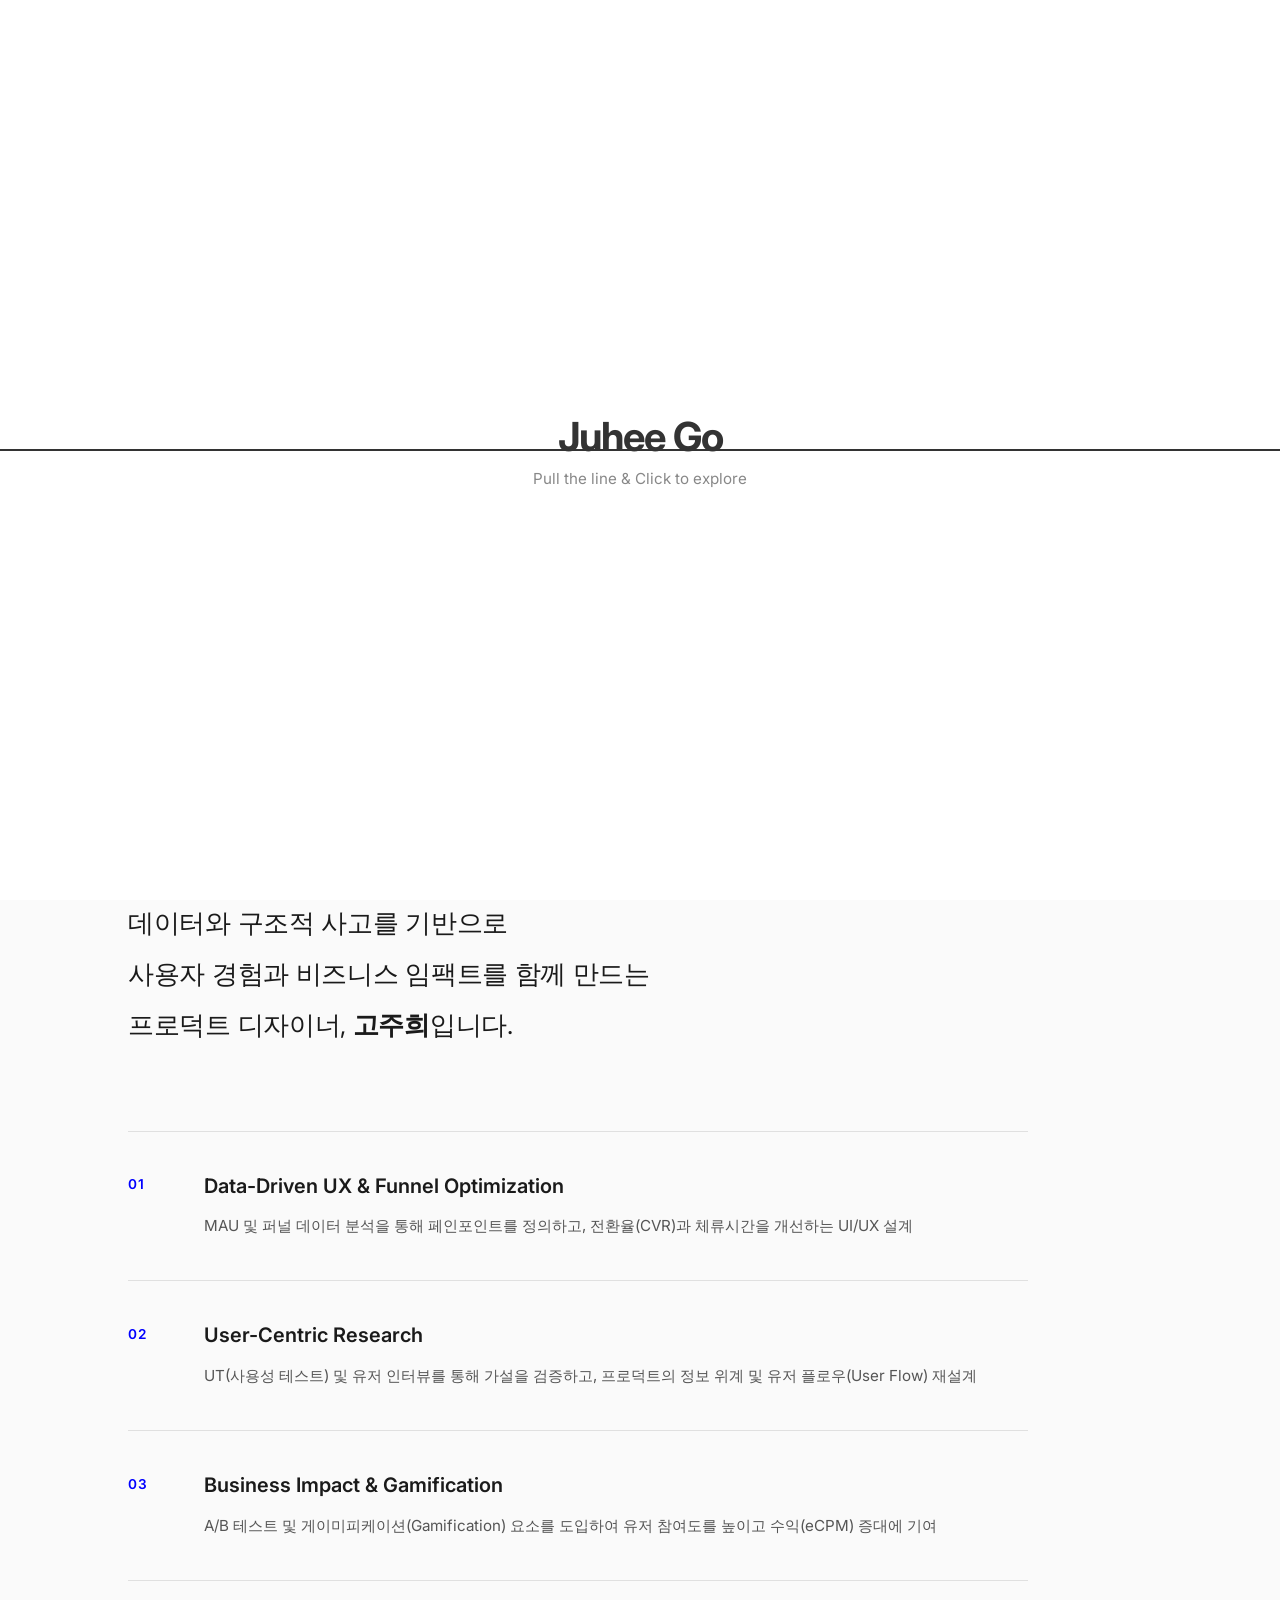
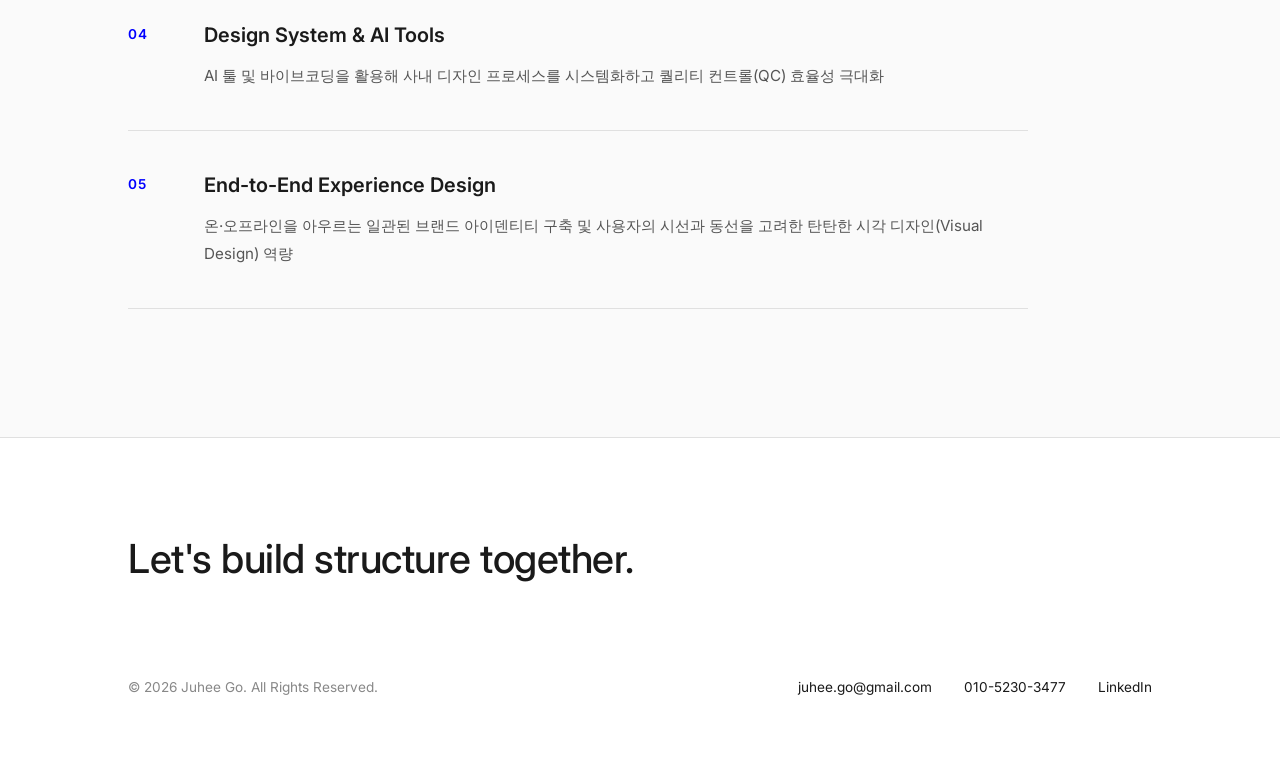
==== commit 862b55b5: "New portfolio: editorial competency layout, no experience section" ====
--- a/index.html
+++ b/index.html
@@ -6,7 +6,7 @@
     <title>Juhee Go — Product Designer</title>
     <meta name="description" content="고주희 프로덕트 디자이너 포트폴리오. 데이터 기반 UX, 퍼널 최적화, 사용자 중심 리서치 전문.">
     <link rel="stylesheet" href="style.css">
-    <link href="https://fonts.googleapis.com/css2?family=Inter:wght@300;400;500;600&display=swap" rel="stylesheet">
+    <link href="https://fonts.googleapis.com/css2?family=Inter:wght@300;400;500;600;700&display=swap" rel="stylesheet">
 </head>
 <body>
     <!-- Interactive Splash Page -->
@@ -37,86 +37,50 @@
         </div>
     </main>
 
-    <!-- Resume Section -->
-    <section id="resume" class="resume-section">
-        <div class="resume-header">
-            <h2>Curriculum Vitae</h2>
-            <p>Juhee Go — Product Designer</p>
+    <!-- About & Competencies Section -->
+    <section id="about" class="about-section">
+        <div class="about-intro">
+            <h2>About</h2>
+            <p class="about-desc">데이터와 구조적 사고를 기반으로<br>사용자 경험과 비즈니스 임팩트를 함께 만드는<br>프로덕트 디자이너, <strong>고주희</strong>입니다.</p>
         </div>
 
-        <div class="resume-grid">
-            <!-- Experience Column -->
-            <div class="resume-column">
-                <h3 class="column-title">Experience</h3>
-                
-                <div class="resume-item">
-                    <div class="resume-date">2025.02 – 2026.02</div>
-                    <h4 class="resume-company">카카오페이 (Kakao Pay)</h4>
-                    <p class="resume-role">광고 그로스팀 / 마케팅 콘텐츠팀 — 프로덕트 디자이너</p>
-                    <ul class="resume-details">
-                        <li><strong>'페이로또' UX/UI 기획:</strong> 기존 보상 중심 구조의 이탈 원인을 데이터로 정의하고, 번호 선택 방식의 게이미피케이션 UI 도입. 광고 클릭률(CTR) 71% 달성 및 광고 매출(eCPM) 회복 기여</li>
-                        <li><strong>혜택 탭 퍼널 재설계:</strong> UT를 통해 정보 위계 문제 및 광고성 인지 오류 발견. '참여 이후 알림 선택'으로 유저 플로우 재설계하여 알림받기 전환율 9% → 68% 대폭 향상</li>
-                        <li><strong>사내 광고 이미지 제작 시스템:</strong> AI 및 바이브코딩 활용 자체 UI 템플릿 제작 환경 설계. 광고 반려율 약 50% 감소 및 크로스펑셔널 팀 업무 속도 개선</li>
-                        <li><strong>홈 탭 추천 콘텐츠 로직 개선:</strong> 유저 리서치를 통해 리텐션 감소 원인 분석 및 브랜드 노출 UI 개선안 기획 (사내 공모전 3등 수상)</li>
-                        <li><strong>A/B 테스트:</strong> UI 인터페이스 및 노출 위치에 따른 CTR 비교 분석 및 사용자 흐름에 최적화된 콘텐츠 배치 전략 수립</li>
-                    </ul>
-                </div>
-
-                <div class="resume-item">
-                    <div class="resume-date">2024.03 – 2024.11</div>
-                    <h4 class="resume-company">프로젝트 렌트 (Project Rent)</h4>
-                    <p class="resume-role">브랜드 & 오프라인 UX 디자이너</p>
-                    <ul class="resume-details">
-                        <li><strong>'파친코' 팝업스토어:</strong> 작품의 세계관('쌀' 메타포)을 반영한 게임장 콘셉트의 오프라인 공간 및 동선 기획. 사이니지 및 패키지 디자인으로 자연스러운 참여와 인게이지먼트 창출</li>
-                        <li><strong>공간 브랜딩 리서치:</strong> GS 뉴아트 센터, 부산 스누피 플레이스 등 브랜드 포지셔닝 분석 및 차별화 전략 도출. 대전 '티 콜렉티브' F&B 공간 사이니지 기획</li>
-                    </ul>
-                </div>
-
-                <div class="resume-item">
-                    <div class="resume-date">2023.06 – 2023.09</div>
-                    <h4 class="resume-company">엑스포 브랜딩 (Expo Branding)</h4>
-                    <p class="resume-role">BI/CI 디자이너</p>
-                    <ul class="resume-details">
-                        <li><strong>공공기관 BI/CI 구축:</strong> 경기도 반려마루, 아리수 본부 등 타입형 로고 및 비주얼 에셋 개발. 기획팀 협업을 통한 논리적 시각화 커뮤니케이션 수행</li>
-                    </ul>
-                </div>
-
-                <div class="resume-item">
-                    <div class="resume-date">2022.07 – 2022.08</div>
-                    <h4 class="resume-company">티몬 (TMON)</h4>
-                    <p class="resume-role">BX팀 인턴</p>
-                    <ul class="resume-details">
-                        <li><strong>인터널 프로덕트(BX) 디자인:</strong> 원격근무 등 제도 변화에 맞춘 사내 정보 전달용 UI 에셋 및 템플릿 제작</li>
-                    </ul>
+        <div class="competencies-list">
+            <div class="comp-row">
+                <span class="comp-num">01</span>
+                <div class="comp-content">
+                    <h3>Data-Driven UX & Funnel Optimization</h3>
+                    <p>MAU 및 퍼널 데이터 분석을 통해 페인포인트를 정의하고, 전환율(CVR)과 체류시간을 개선하는 UI/UX 설계</p>
                 </div>
             </div>
 
-            <!-- Competencies Column -->
-            <div class="resume-column">
-                <h3 class="column-title">Core Competencies</h3>
-                
-                <div class="competency-item">
-                    <h4>Data-Driven UX & Funnel Optimization</h4>
-                    <p>MAU 및 퍼널 데이터 분석을 통해 페인포인트를 정의하고, 전환율(CVR)과 체류시간을 개선하는 UI/UX 설계</p>
-                </div>
-
-                <div class="competency-item">
-                    <h4>User-Centric Research</h4>
+            <div class="comp-row">
+                <span class="comp-num">02</span>
+                <div class="comp-content">
+                    <h3>User-Centric Research</h3>
                     <p>UT(사용성 테스트) 및 유저 인터뷰를 통해 가설을 검증하고, 프로덕트의 정보 위계 및 유저 플로우(User Flow) 재설계</p>
                 </div>
+            </div>
 
-                <div class="competency-item">
-                    <h4>Business Impact & Gamification</h4>
+            <div class="comp-row">
+                <span class="comp-num">03</span>
+                <div class="comp-content">
+                    <h3>Business Impact & Gamification</h3>
                     <p>A/B 테스트 및 게이미피케이션(Gamification) 요소를 도입하여 유저 참여도를 높이고 수익(eCPM) 증대에 기여</p>
                 </div>
+            </div>
 
-                <div class="competency-item">
-                    <h4>Design System & AI Tools</h4>
+            <div class="comp-row">
+                <span class="comp-num">04</span>
+                <div class="comp-content">
+                    <h3>Design System & AI Tools</h3>
                     <p>AI 툴 및 바이브코딩을 활용해 사내 디자인 프로세스를 시스템화하고 퀄리티 컨트롤(QC) 효율성 극대화</p>
                 </div>
+            </div>
 
-                <div class="competency-item">
-                    <h4>End-to-End Experience Design</h4>
+            <div class="comp-row">
+                <span class="comp-num">05</span>
+                <div class="comp-content">
+                    <h3>End-to-End Experience Design</h3>
                     <p>온·오프라인을 아우르는 일관된 브랜드 아이덴티티 구축 및 사용자의 시선과 동선을 고려한 탄탄한 시각 디자인(Visual Design) 역량</p>
                 </div>
             </div>
--- a/style.css
+++ b/style.css
@@ -1,11 +1,13 @@
-@import url('https://fonts.googleapis.com/css2?family=Inter:wght@300;400;500;600&display=swap');
+@import url('https://fonts.googleapis.com/css2?family=Inter:wght@300;400;500;600;700&display=swap');
 
 :root {
-    --text-dark: #333333;
+    --text-dark: #1a1a1a;
     --text-grey: #555555;
-    --border-color: #cccccc;
+    --text-light: #999999;
+    --border-color: #e0e0e0;
     --bg-white: #ffffff;
-    --font-heading: 'Inter', sans-serif;
+    --bg-light: #FAFAFA;
+    --accent: #0000FF;
     --font-sans: 'Inter', sans-serif;
 }
 
@@ -75,7 +77,7 @@
     color: #888;
 }
 
-/* --- HERO SECTION (Exactly from user's provided code) --- */
+/* --- HERO SECTION --- */
 .hero {
     position: relative;
     z-index: 10;
@@ -100,7 +102,7 @@
 .left-content div { 
     display: flex;
     align-items: baseline;
-    margin-bottom: 10px; /* Slight breathing room for boxes */
+    margin-bottom: 10px;
     opacity: 0;
     transform: translateY(30px);
 }
@@ -109,17 +111,9 @@
     animation: textMotionReveal 0.8s cubic-bezier(0.16, 1, 0.3, 1) forwards;
 }
 
-.left-content.animate div:nth-child(1) {
-    animation-delay: 0.1s;
-}
-
-.left-content.animate div:nth-child(2) {
-    animation-delay: 0.3s;
-}
-
-.left-content.animate div:nth-child(3) {
-    animation-delay: 0.5s;
-}
+.left-content.animate div:nth-child(1) { animation-delay: 0.1s; }
+.left-content.animate div:nth-child(2) { animation-delay: 0.3s; }
+.left-content.animate div:nth-child(3) { animation-delay: 0.5s; }
 
 @keyframes textMotionReveal {
     0% {
@@ -132,18 +126,11 @@
     }
 }
 
-.text-grey {
-    color: #999;
-    font-weight: 700;
-}
-
-.text-black {
-    color: #111;
-    font-weight: 700;
-}
+.text-grey { color: #999; font-weight: 700; }
+.text-black { color: #111; font-weight: 700; }
 
 .data-box {
-    border: 4px solid #111; /* Thicker border to match image */
+    border: 4px solid #111;
     padding: 0px 18px;
     border-radius: 10px;
     margin-left: 12px;
@@ -151,8 +138,8 @@
 }
 
 .data-box.highlight-active {
-    background-color: #0000FF;
-    border-color: #0000FF;
+    background-color: var(--accent);
+    border-color: var(--accent);
     color: #ffffff;
     transform: scale(1.03) translateY(-2px);
     box-shadow: 0 10px 20px rgba(0,0,255,0.2);
@@ -168,7 +155,7 @@
 }
 
 .structure-box.highlight-active {
-    background-color: #0000FF;
+    background-color: var(--accent);
     color: #ffffff;
     transform: scale(1.03) translateY(-2px);
     box-shadow: 0 10px 20px rgba(0,0,255,0.2);
@@ -200,114 +187,86 @@
     border-color: #000;
 }
 
-/* --- RESUME SECTION (Minimalist updates) --- */
-.resume-section {
+/* --- ABOUT & COMPETENCIES SECTION --- */
+.about-section {
     padding: 8rem 10%;
-    background-color: #FAFAFA;
-    border-top: 1px solid #eaeaea;
-}
-
-.resume-header {
+    background-color: var(--bg-light);
+    border-top: 1px solid var(--border-color);
+}
+
+.about-intro {
     margin-bottom: 5rem;
 }
 
-.resume-header h2 {
-    font-size: 2.5rem;
-    font-weight: 500;
-    margin-bottom: 0.5rem;
-    letter-spacing: -0.5px;
-}
-
-.resume-header p {
-    color: var(--text-grey);
-    font-size: 1.1rem;
-    margin-bottom: 2rem;
-}
-
-.resume-grid {
-    display: grid;
-    grid-template-columns: 1fr 1fr;
-    gap: 6rem;
-}
-
-.column-title {
+.about-intro h2 {
     font-size: 0.85rem;
     text-transform: uppercase;
-    letter-spacing: 0.1em;
-    color: #888;
-    margin-bottom: 3rem;
-    border-bottom: 1px solid #eaeaea;
-    padding-bottom: 1rem;
-}
-
-.resume-item {
-    margin-bottom: 3rem;
-}
-
-.resume-date {
+    letter-spacing: 0.15em;
+    color: var(--text-light);
+    margin-bottom: 2rem;
+}
+
+.about-desc {
+    font-size: 1.6rem;
+    font-weight: 400;
+    line-height: 2;
+    color: var(--text-dark);
+    letter-spacing: -0.3px;
+}
+
+.about-desc strong {
+    font-weight: 700;
+}
+
+/* Numbered Competency List */
+.competencies-list {
+    max-width: 900px;
+}
+
+.comp-row {
+    display: flex;
+    align-items: flex-start;
+    gap: 3rem;
+    padding: 2.5rem 0;
+    border-top: 1px solid var(--border-color);
+    transition: all 0.3s ease;
+}
+
+.comp-row:last-child {
+    border-bottom: 1px solid var(--border-color);
+}
+
+.comp-row:hover {
+    padding-left: 1rem;
+}
+
+.comp-num {
     font-size: 0.85rem;
-    color: #888;
-    margin-bottom: 0.5rem;
-    font-weight: 500;
-}
-
-.resume-company {
-    font-size: 1.3rem;
     font-weight: 600;
-    margin-bottom: 0.2rem;
-}
-
-.resume-role {
-    font-size: 1rem;
-    color: var(--text-grey);
-    margin-bottom: 1rem;
-}
-
-.resume-details {
-    list-style-type: none;
+    color: var(--accent);
+    min-width: 28px;
+    padding-top: 0.3rem;
+    letter-spacing: 0.05em;
+}
+
+.comp-content h3 {
+    font-size: 1.25rem;
+    font-weight: 600;
+    margin-bottom: 0.8rem;
+    line-height: 1.4;
+    color: var(--text-dark);
+}
+
+.comp-content p {
     font-size: 0.95rem;
-    line-height: 1.6;
-    color: #444;
-}
-
-.resume-details li {
-    margin-bottom: 0.8rem;
-    position: relative;
-    padding-left: 1.2rem;
-}
-
-.resume-details li::before {
-    content: "—";
-    position: absolute;
-    left: 0;
-    color: #ccc;
-}
-
-.resume-details strong {
-    font-weight: 600;
-    color: var(--text-dark);
-}
-
-.competency-item {
-    margin-bottom: 2.5rem;
-}
-
-.competency-item h4 {
-    font-size: 1.2rem;
-    font-weight: 600;
-    margin-bottom: 0.6rem;
-}
-
-.competency-item p {
-    color: #444;
-    font-size: 0.95rem;
-    line-height: 1.6;
+    line-height: 1.85;
+    color: #555;
 }
 
 /* --- FOOTER --- */
 .footer {
     padding: 6rem 10% 4rem 10%;
-    border-top: 1px solid #eaeaea;
+    border-top: 1px solid var(--border-color);
     background-color: var(--bg-white);
 }
 
@@ -342,7 +301,7 @@
     opacity: 0.6;
 }
 
-/* Responsive */
+/* --- RESPONSIVE --- */
 @media (max-width: 1024px) {
     .hero {
         flex-direction: column;
@@ -355,8 +314,40 @@
         flex-direction: row;
         flex-wrap: wrap;
     }
-    .resume-grid {
-        grid-template-columns: 1fr;
-        gap: 3rem;
-    }
-}
+    .about-desc {
+        font-size: 1.3rem;
+    }
+}
+
+@media (max-width: 640px) {
+    .hero {
+        padding-left: 24px;
+        padding-right: 24px;
+    }
+    .left-content {
+        font-size: 38px;
+    }
+    .about-section {
+        padding: 4rem 6%;
+    }
+    .comp-row {
+        flex-direction: column;
+        gap: 0.8rem;
+    }
+    .about-desc {
+        font-size: 1.1rem;
+    }
+    .footer {
+        padding: 4rem 6% 3rem 6%;
+    }
+    .footer-bottom {
+        flex-direction: column;
+        gap: 1rem;
+        text-align: center;
+    }
+    .footer-links {
+        flex-direction: column;
+        gap: 0.8rem;
+        align-items: center;
+    }
+}
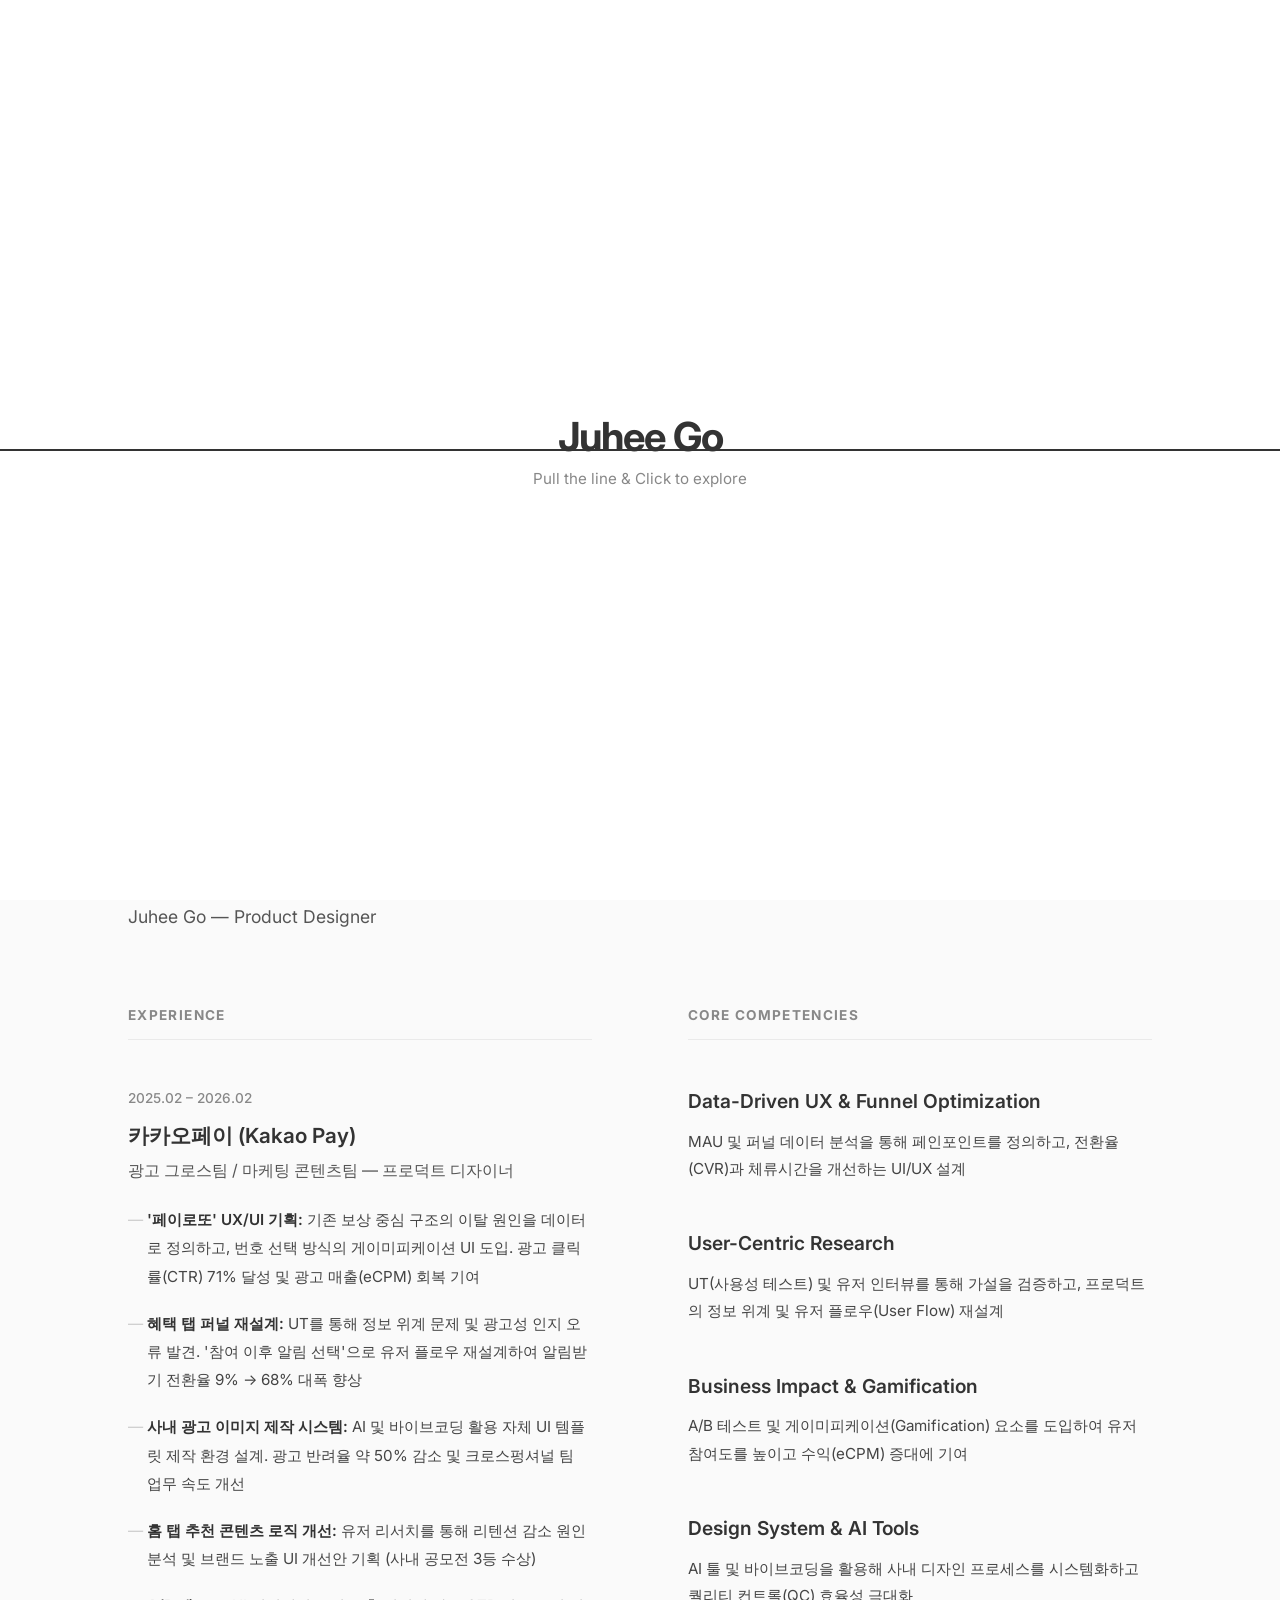
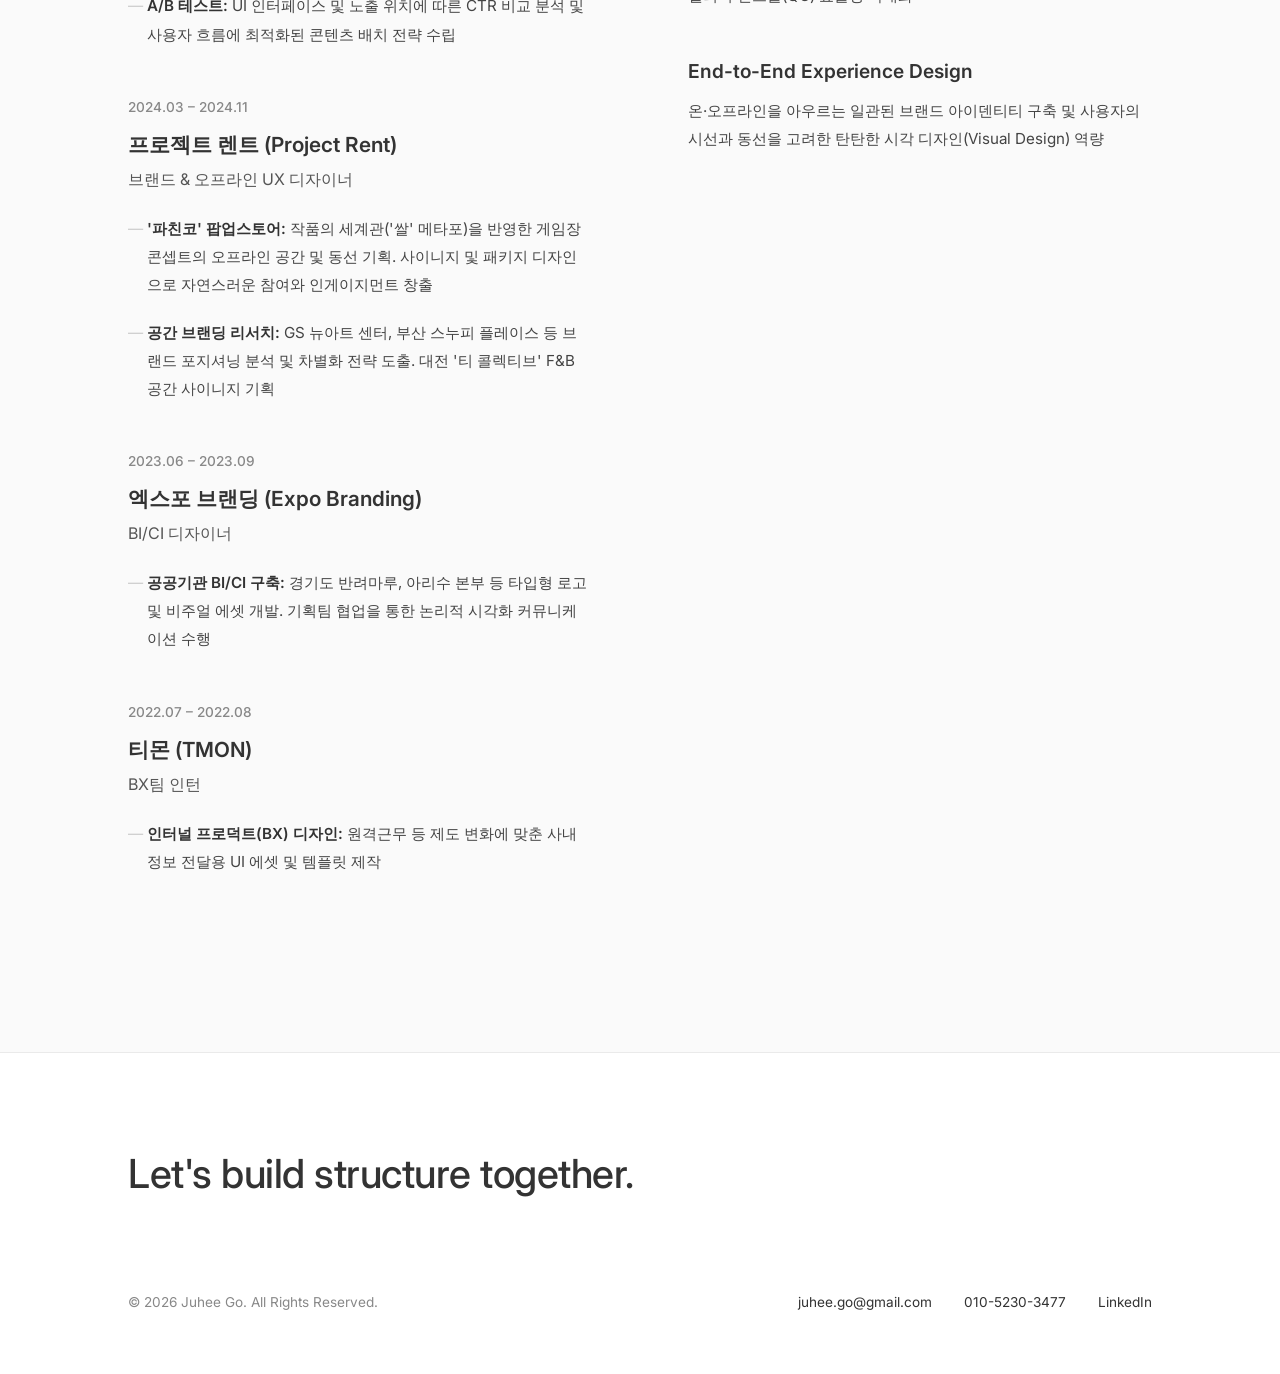
==== commit b26d2906: "Revert "New portfolio: editorial competency layout, no experience section" This reverts commit 862b5" ====
--- a/index.html
+++ b/index.html
@@ -6,7 +6,7 @@
     <title>Juhee Go — Product Designer</title>
     <meta name="description" content="고주희 프로덕트 디자이너 포트폴리오. 데이터 기반 UX, 퍼널 최적화, 사용자 중심 리서치 전문.">
     <link rel="stylesheet" href="style.css">
-    <link href="https://fonts.googleapis.com/css2?family=Inter:wght@300;400;500;600;700&display=swap" rel="stylesheet">
+    <link href="https://fonts.googleapis.com/css2?family=Inter:wght@300;400;500;600&display=swap" rel="stylesheet">
 </head>
 <body>
     <!-- Interactive Splash Page -->
@@ -37,50 +37,86 @@
         </div>
     </main>
 
-    <!-- About & Competencies Section -->
-    <section id="about" class="about-section">
-        <div class="about-intro">
-            <h2>About</h2>
-            <p class="about-desc">데이터와 구조적 사고를 기반으로<br>사용자 경험과 비즈니스 임팩트를 함께 만드는<br>프로덕트 디자이너, <strong>고주희</strong>입니다.</p>
+    <!-- Resume Section -->
+    <section id="resume" class="resume-section">
+        <div class="resume-header">
+            <h2>Curriculum Vitae</h2>
+            <p>Juhee Go — Product Designer</p>
         </div>
 
-        <div class="competencies-list">
-            <div class="comp-row">
-                <span class="comp-num">01</span>
-                <div class="comp-content">
-                    <h3>Data-Driven UX & Funnel Optimization</h3>
-                    <p>MAU 및 퍼널 데이터 분석을 통해 페인포인트를 정의하고, 전환율(CVR)과 체류시간을 개선하는 UI/UX 설계</p>
+        <div class="resume-grid">
+            <!-- Experience Column -->
+            <div class="resume-column">
+                <h3 class="column-title">Experience</h3>
+                
+                <div class="resume-item">
+                    <div class="resume-date">2025.02 – 2026.02</div>
+                    <h4 class="resume-company">카카오페이 (Kakao Pay)</h4>
+                    <p class="resume-role">광고 그로스팀 / 마케팅 콘텐츠팀 — 프로덕트 디자이너</p>
+                    <ul class="resume-details">
+                        <li><strong>'페이로또' UX/UI 기획:</strong> 기존 보상 중심 구조의 이탈 원인을 데이터로 정의하고, 번호 선택 방식의 게이미피케이션 UI 도입. 광고 클릭률(CTR) 71% 달성 및 광고 매출(eCPM) 회복 기여</li>
+                        <li><strong>혜택 탭 퍼널 재설계:</strong> UT를 통해 정보 위계 문제 및 광고성 인지 오류 발견. '참여 이후 알림 선택'으로 유저 플로우 재설계하여 알림받기 전환율 9% → 68% 대폭 향상</li>
+                        <li><strong>사내 광고 이미지 제작 시스템:</strong> AI 및 바이브코딩 활용 자체 UI 템플릿 제작 환경 설계. 광고 반려율 약 50% 감소 및 크로스펑셔널 팀 업무 속도 개선</li>
+                        <li><strong>홈 탭 추천 콘텐츠 로직 개선:</strong> 유저 리서치를 통해 리텐션 감소 원인 분석 및 브랜드 노출 UI 개선안 기획 (사내 공모전 3등 수상)</li>
+                        <li><strong>A/B 테스트:</strong> UI 인터페이스 및 노출 위치에 따른 CTR 비교 분석 및 사용자 흐름에 최적화된 콘텐츠 배치 전략 수립</li>
+                    </ul>
+                </div>
+
+                <div class="resume-item">
+                    <div class="resume-date">2024.03 – 2024.11</div>
+                    <h4 class="resume-company">프로젝트 렌트 (Project Rent)</h4>
+                    <p class="resume-role">브랜드 & 오프라인 UX 디자이너</p>
+                    <ul class="resume-details">
+                        <li><strong>'파친코' 팝업스토어:</strong> 작품의 세계관('쌀' 메타포)을 반영한 게임장 콘셉트의 오프라인 공간 및 동선 기획. 사이니지 및 패키지 디자인으로 자연스러운 참여와 인게이지먼트 창출</li>
+                        <li><strong>공간 브랜딩 리서치:</strong> GS 뉴아트 센터, 부산 스누피 플레이스 등 브랜드 포지셔닝 분석 및 차별화 전략 도출. 대전 '티 콜렉티브' F&B 공간 사이니지 기획</li>
+                    </ul>
+                </div>
+
+                <div class="resume-item">
+                    <div class="resume-date">2023.06 – 2023.09</div>
+                    <h4 class="resume-company">엑스포 브랜딩 (Expo Branding)</h4>
+                    <p class="resume-role">BI/CI 디자이너</p>
+                    <ul class="resume-details">
+                        <li><strong>공공기관 BI/CI 구축:</strong> 경기도 반려마루, 아리수 본부 등 타입형 로고 및 비주얼 에셋 개발. 기획팀 협업을 통한 논리적 시각화 커뮤니케이션 수행</li>
+                    </ul>
+                </div>
+
+                <div class="resume-item">
+                    <div class="resume-date">2022.07 – 2022.08</div>
+                    <h4 class="resume-company">티몬 (TMON)</h4>
+                    <p class="resume-role">BX팀 인턴</p>
+                    <ul class="resume-details">
+                        <li><strong>인터널 프로덕트(BX) 디자인:</strong> 원격근무 등 제도 변화에 맞춘 사내 정보 전달용 UI 에셋 및 템플릿 제작</li>
+                    </ul>
                 </div>
             </div>
 
-            <div class="comp-row">
-                <span class="comp-num">02</span>
-                <div class="comp-content">
-                    <h3>User-Centric Research</h3>
+            <!-- Competencies Column -->
+            <div class="resume-column">
+                <h3 class="column-title">Core Competencies</h3>
+                
+                <div class="competency-item">
+                    <h4>Data-Driven UX & Funnel Optimization</h4>
+                    <p>MAU 및 퍼널 데이터 분석을 통해 페인포인트를 정의하고, 전환율(CVR)과 체류시간을 개선하는 UI/UX 설계</p>
+                </div>
+
+                <div class="competency-item">
+                    <h4>User-Centric Research</h4>
                     <p>UT(사용성 테스트) 및 유저 인터뷰를 통해 가설을 검증하고, 프로덕트의 정보 위계 및 유저 플로우(User Flow) 재설계</p>
                 </div>
-            </div>
 
-            <div class="comp-row">
-                <span class="comp-num">03</span>
-                <div class="comp-content">
-                    <h3>Business Impact & Gamification</h3>
+                <div class="competency-item">
+                    <h4>Business Impact & Gamification</h4>
                     <p>A/B 테스트 및 게이미피케이션(Gamification) 요소를 도입하여 유저 참여도를 높이고 수익(eCPM) 증대에 기여</p>
                 </div>
-            </div>
 
-            <div class="comp-row">
-                <span class="comp-num">04</span>
-                <div class="comp-content">
-                    <h3>Design System & AI Tools</h3>
+                <div class="competency-item">
+                    <h4>Design System & AI Tools</h4>
                     <p>AI 툴 및 바이브코딩을 활용해 사내 디자인 프로세스를 시스템화하고 퀄리티 컨트롤(QC) 효율성 극대화</p>
                 </div>
-            </div>
 
-            <div class="comp-row">
-                <span class="comp-num">05</span>
-                <div class="comp-content">
-                    <h3>End-to-End Experience Design</h3>
+                <div class="competency-item">
+                    <h4>End-to-End Experience Design</h4>
                     <p>온·오프라인을 아우르는 일관된 브랜드 아이덴티티 구축 및 사용자의 시선과 동선을 고려한 탄탄한 시각 디자인(Visual Design) 역량</p>
                 </div>
             </div>
--- a/style.css
+++ b/style.css
@@ -1,13 +1,11 @@
-@import url('https://fonts.googleapis.com/css2?family=Inter:wght@300;400;500;600;700&display=swap');
+@import url('https://fonts.googleapis.com/css2?family=Inter:wght@300;400;500;600&display=swap');
 
 :root {
-    --text-dark: #1a1a1a;
+    --text-dark: #333333;
     --text-grey: #555555;
-    --text-light: #999999;
-    --border-color: #e0e0e0;
+    --border-color: #cccccc;
     --bg-white: #ffffff;
-    --bg-light: #FAFAFA;
-    --accent: #0000FF;
+    --font-heading: 'Inter', sans-serif;
     --font-sans: 'Inter', sans-serif;
 }
 
@@ -77,7 +75,7 @@
     color: #888;
 }
 
-/* --- HERO SECTION --- */
+/* --- HERO SECTION (Exactly from user's provided code) --- */
 .hero {
     position: relative;
     z-index: 10;
@@ -102,7 +100,7 @@
 .left-content div { 
     display: flex;
     align-items: baseline;
-    margin-bottom: 10px;
+    margin-bottom: 10px; /* Slight breathing room for boxes */
     opacity: 0;
     transform: translateY(30px);
 }
@@ -111,9 +109,17 @@
     animation: textMotionReveal 0.8s cubic-bezier(0.16, 1, 0.3, 1) forwards;
 }
 
-.left-content.animate div:nth-child(1) { animation-delay: 0.1s; }
-.left-content.animate div:nth-child(2) { animation-delay: 0.3s; }
-.left-content.animate div:nth-child(3) { animation-delay: 0.5s; }
+.left-content.animate div:nth-child(1) {
+    animation-delay: 0.1s;
+}
+
+.left-content.animate div:nth-child(2) {
+    animation-delay: 0.3s;
+}
+
+.left-content.animate div:nth-child(3) {
+    animation-delay: 0.5s;
+}
 
 @keyframes textMotionReveal {
     0% {
@@ -126,11 +132,18 @@
     }
 }
 
-.text-grey { color: #999; font-weight: 700; }
-.text-black { color: #111; font-weight: 700; }
+.text-grey {
+    color: #999;
+    font-weight: 700;
+}
+
+.text-black {
+    color: #111;
+    font-weight: 700;
+}
 
 .data-box {
-    border: 4px solid #111;
+    border: 4px solid #111; /* Thicker border to match image */
     padding: 0px 18px;
     border-radius: 10px;
     margin-left: 12px;
@@ -138,8 +151,8 @@
 }
 
 .data-box.highlight-active {
-    background-color: var(--accent);
-    border-color: var(--accent);
+    background-color: #0000FF;
+    border-color: #0000FF;
     color: #ffffff;
     transform: scale(1.03) translateY(-2px);
     box-shadow: 0 10px 20px rgba(0,0,255,0.2);
@@ -155,7 +168,7 @@
 }
 
 .structure-box.highlight-active {
-    background-color: var(--accent);
+    background-color: #0000FF;
     color: #ffffff;
     transform: scale(1.03) translateY(-2px);
     box-shadow: 0 10px 20px rgba(0,0,255,0.2);
@@ -187,86 +200,118 @@
     border-color: #000;
 }
 
-/* --- ABOUT & COMPETENCIES SECTION --- */
-.about-section {
+/* --- RESUME SECTION (Minimalist updates) --- */
+.resume-section {
     padding: 8rem 10%;
-    background-color: var(--bg-light);
-    border-top: 1px solid var(--border-color);
-}
-
-.about-intro {
+    background-color: #FAFAFA;
+    border-top: 1px solid #eaeaea;
+}
+
+.resume-header {
     margin-bottom: 5rem;
 }
 
-.about-intro h2 {
+.resume-header h2 {
+    font-size: 2.5rem;
+    font-weight: 500;
+    margin-bottom: 0.5rem;
+    letter-spacing: -0.5px;
+}
+
+.resume-header p {
+    color: var(--text-grey);
+    font-size: 1.1rem;
+    margin-bottom: 2rem;
+}
+
+.resume-grid {
+    display: grid;
+    grid-template-columns: 1fr 1fr;
+    gap: 6rem;
+}
+
+.column-title {
     font-size: 0.85rem;
     text-transform: uppercase;
-    letter-spacing: 0.15em;
-    color: var(--text-light);
-    margin-bottom: 2rem;
-}
-
-.about-desc {
-    font-size: 1.6rem;
-    font-weight: 400;
-    line-height: 2;
+    letter-spacing: 0.1em;
+    color: #888;
+    margin-bottom: 3rem;
+    border-bottom: 1px solid #eaeaea;
+    padding-bottom: 1rem;
+}
+
+.resume-item {
+    margin-bottom: 3rem;
+}
+
+.resume-date {
+    font-size: 0.85rem;
+    color: #888;
+    margin-bottom: 0.8rem;
+    font-weight: 500;
+    line-height: 1.5;
+}
+
+.resume-company {
+    font-size: 1.3rem;
+    font-weight: 600;
+    margin-bottom: 0.5rem;
+    line-height: 1.4;
+}
+
+.resume-role {
+    font-size: 1rem;
+    color: var(--text-grey);
+    margin-bottom: 1.4rem;
+    line-height: 1.6;
+}
+
+.resume-details {
+    list-style-type: none;
+    font-size: 0.95rem;
+    line-height: 1.85;
+    color: #444;
+}
+
+.resume-details li {
+    margin-bottom: 1.2rem;
+    position: relative;
+    padding-left: 1.2rem;
+}
+
+.resume-details li::before {
+    content: "—";
+    position: absolute;
+    left: 0;
+    color: #ccc;
+}
+
+.resume-details strong {
+    font-weight: 600;
     color: var(--text-dark);
-    letter-spacing: -0.3px;
-}
-
-.about-desc strong {
-    font-weight: 700;
-}
-
-/* Numbered Competency List */
-.competencies-list {
-    max-width: 900px;
-}
-
-.comp-row {
-    display: flex;
-    align-items: flex-start;
-    gap: 3rem;
-    padding: 2.5rem 0;
-    border-top: 1px solid var(--border-color);
-    transition: all 0.3s ease;
-}
-
-.comp-row:last-child {
-    border-bottom: 1px solid var(--border-color);
-}
-
-.comp-row:hover {
-    padding-left: 1rem;
-}
-
-.comp-num {
-    font-size: 0.85rem;
-    font-weight: 600;
-    color: var(--accent);
-    min-width: 28px;
-    padding-top: 0.3rem;
-    letter-spacing: 0.05em;
-}
-
-.comp-content h3 {
-    font-size: 1.25rem;
+}
+
+.competency-item {
+    margin-bottom: 3rem;
+}
+
+.competency-item h4 {
+    font-size: 1.2rem;
     font-weight: 600;
     margin-bottom: 0.8rem;
     line-height: 1.4;
-    color: var(--text-dark);
-}
-
-.comp-content p {
+}
+
+.competency-item p {
+    color: #444;
     font-size: 0.95rem;
-    line-height: 1.85;
-    color: #555;
+    line-height: 1.8;
 }
 
 /* --- FOOTER --- */
 .footer {
     padding: 6rem 10% 4rem 10%;
-    border-top: 1px solid var(--border-color);
+    border-top: 1px solid #eaeaea;
     background-color: var(--bg-white);
 }
 
@@ -301,7 +346,7 @@
     opacity: 0.6;
 }
 
-/* --- RESPONSIVE --- */
+/* Responsive */
 @media (max-width: 1024px) {
     .hero {
         flex-direction: column;
@@ -314,40 +359,8 @@
         flex-direction: row;
         flex-wrap: wrap;
     }
-    .about-desc {
-        font-size: 1.3rem;
-    }
-}
-
-@media (max-width: 640px) {
-    .hero {
-        padding-left: 24px;
-        padding-right: 24px;
-    }
-    .left-content {
-        font-size: 38px;
-    }
-    .about-section {
-        padding: 4rem 6%;
-    }
-    .comp-row {
-        flex-direction: column;
-        gap: 0.8rem;
-    }
-    .about-desc {
-        font-size: 1.1rem;
-    }
-    .footer {
-        padding: 4rem 6% 3rem 6%;
-    }
-    .footer-bottom {
-        flex-direction: column;
-        gap: 1rem;
-        text-align: center;
-    }
-    .footer-links {
-        flex-direction: column;
-        gap: 0.8rem;
-        align-items: center;
-    }
-}
+    .resume-grid {
+        grid-template-columns: 1fr;
+        gap: 3rem;
+    }
+}
